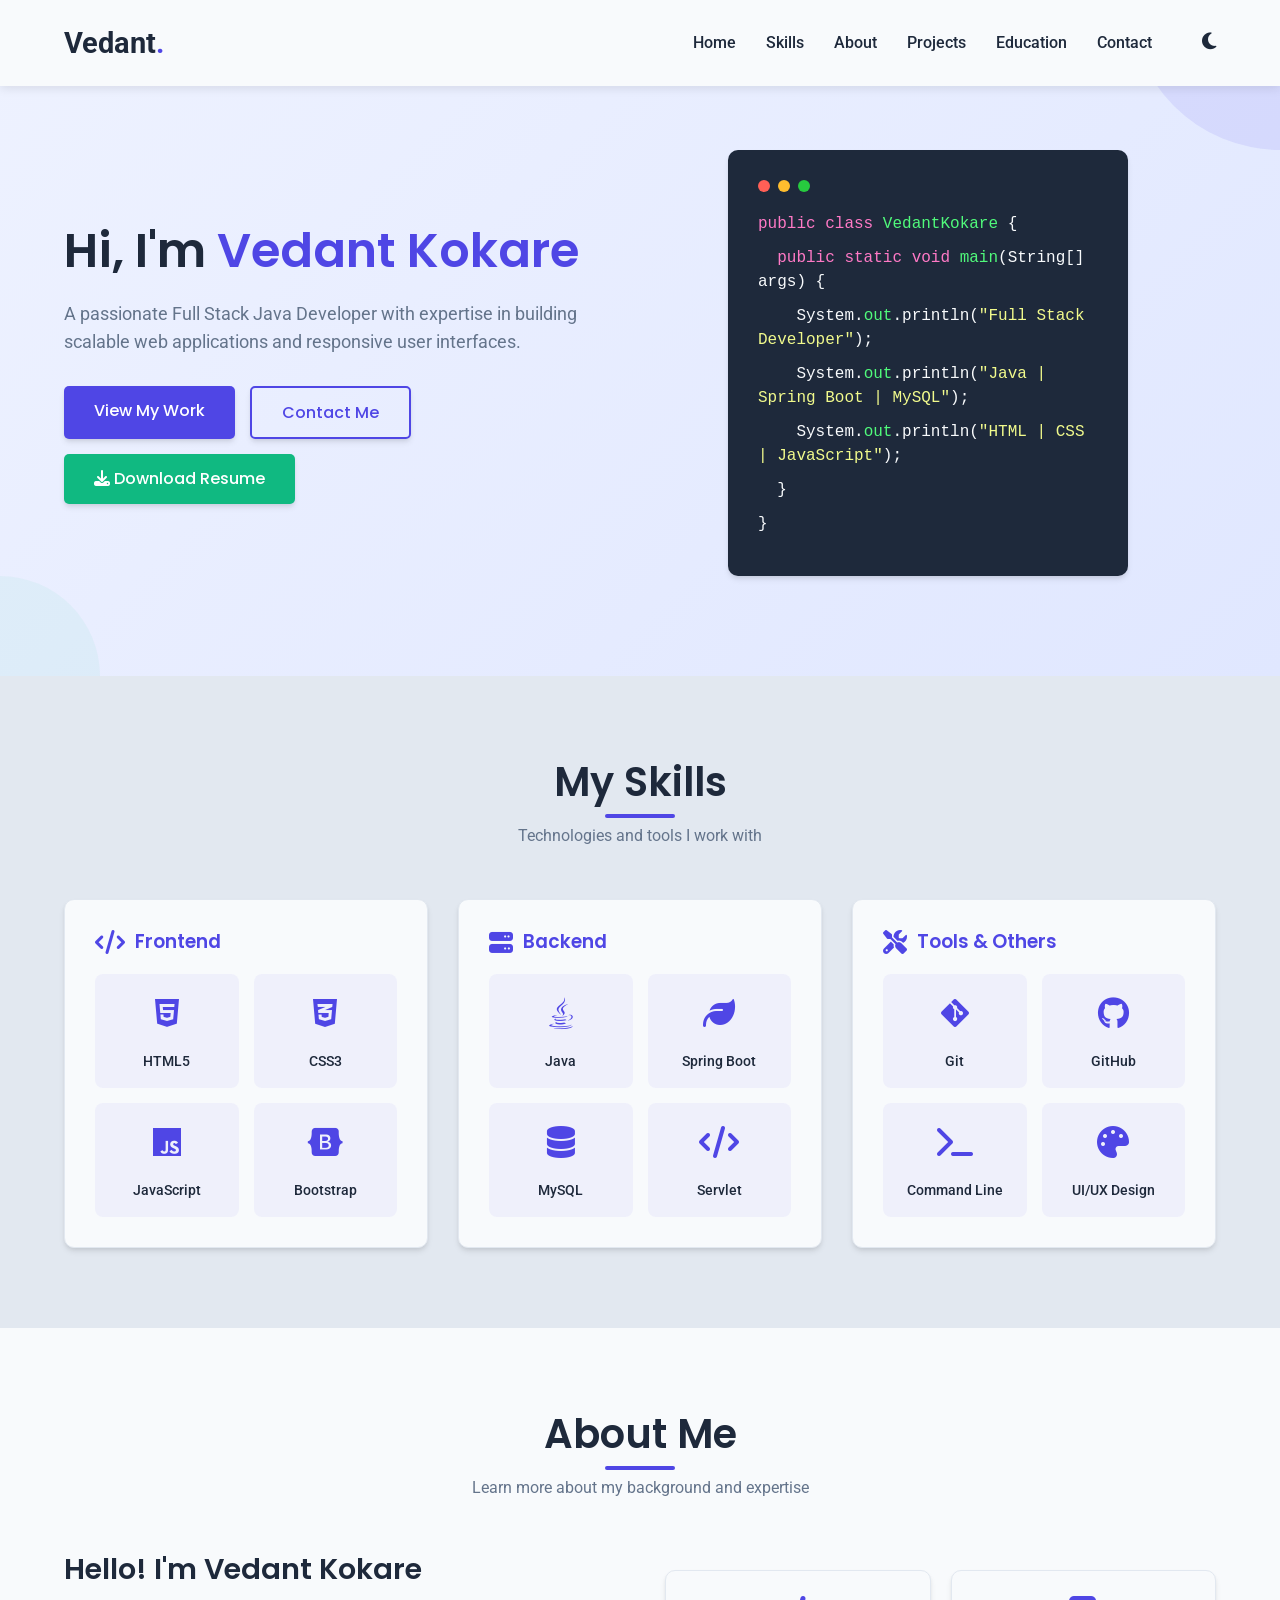
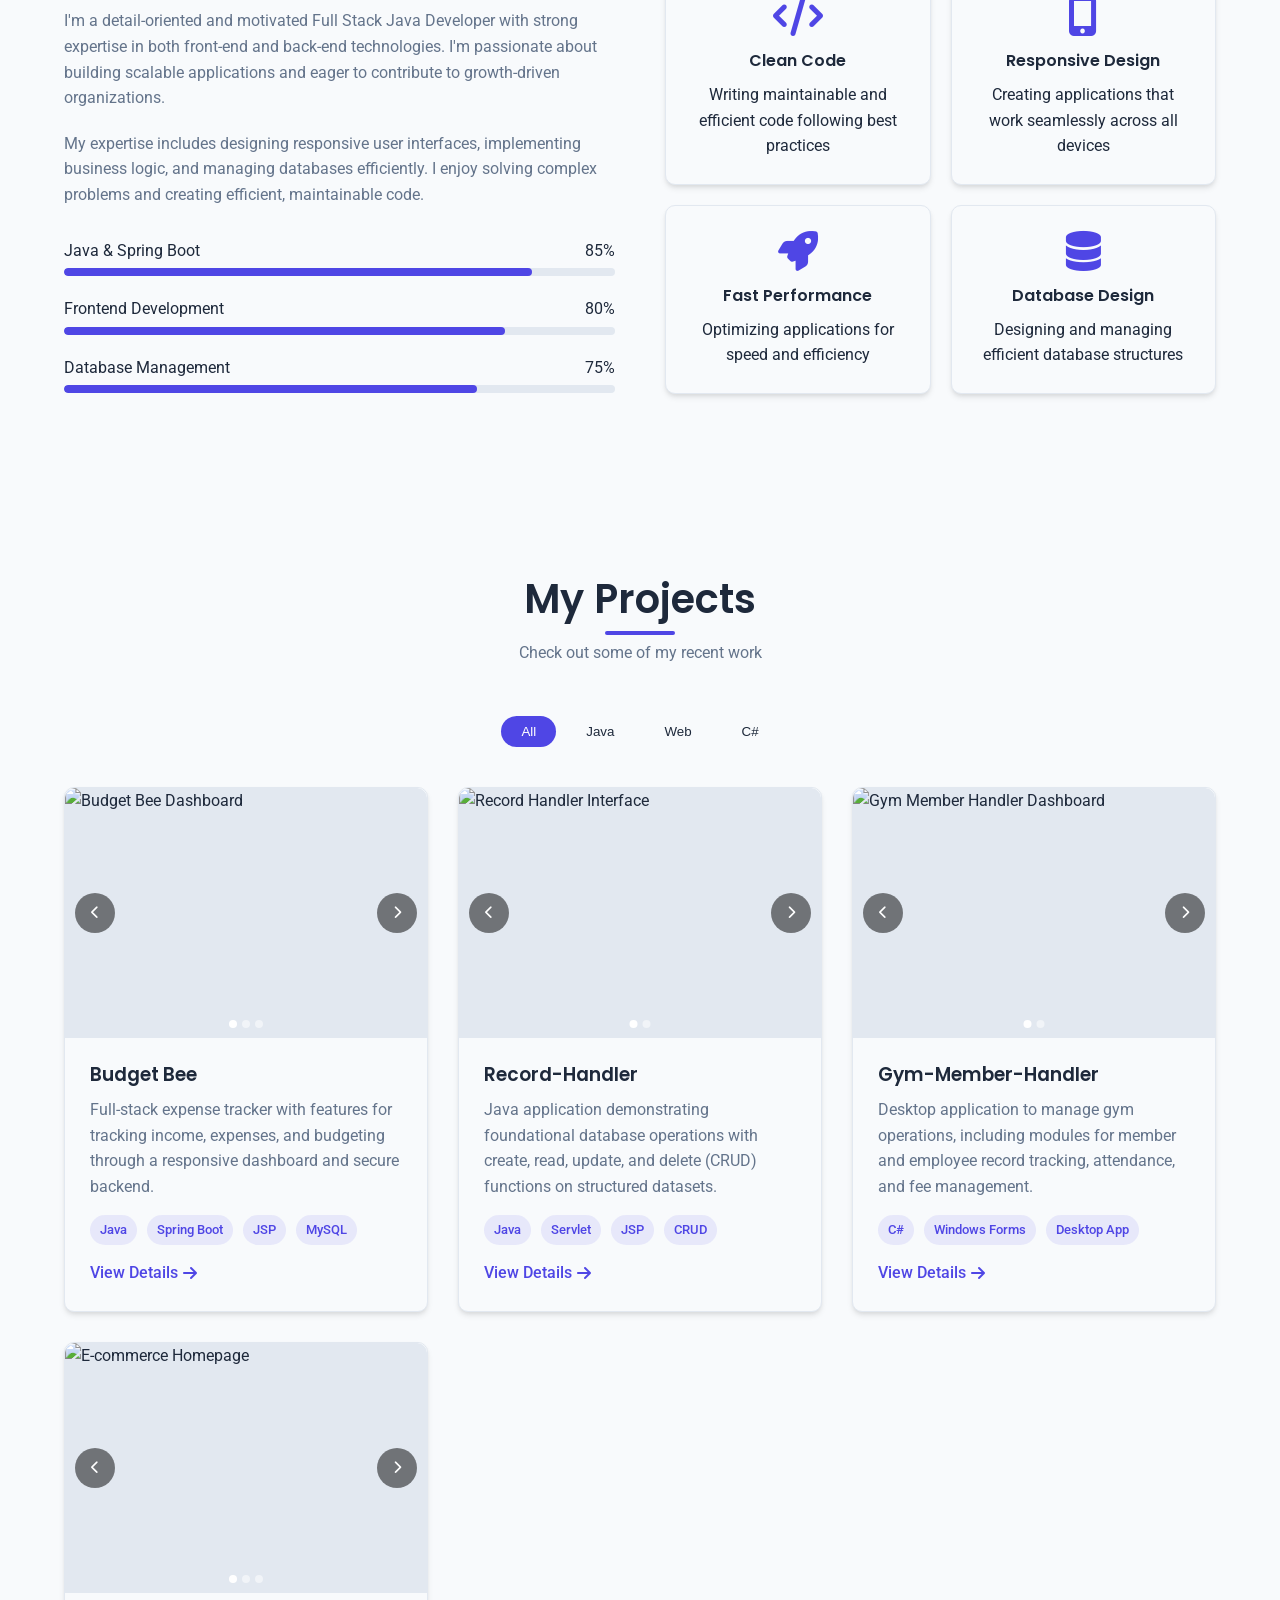
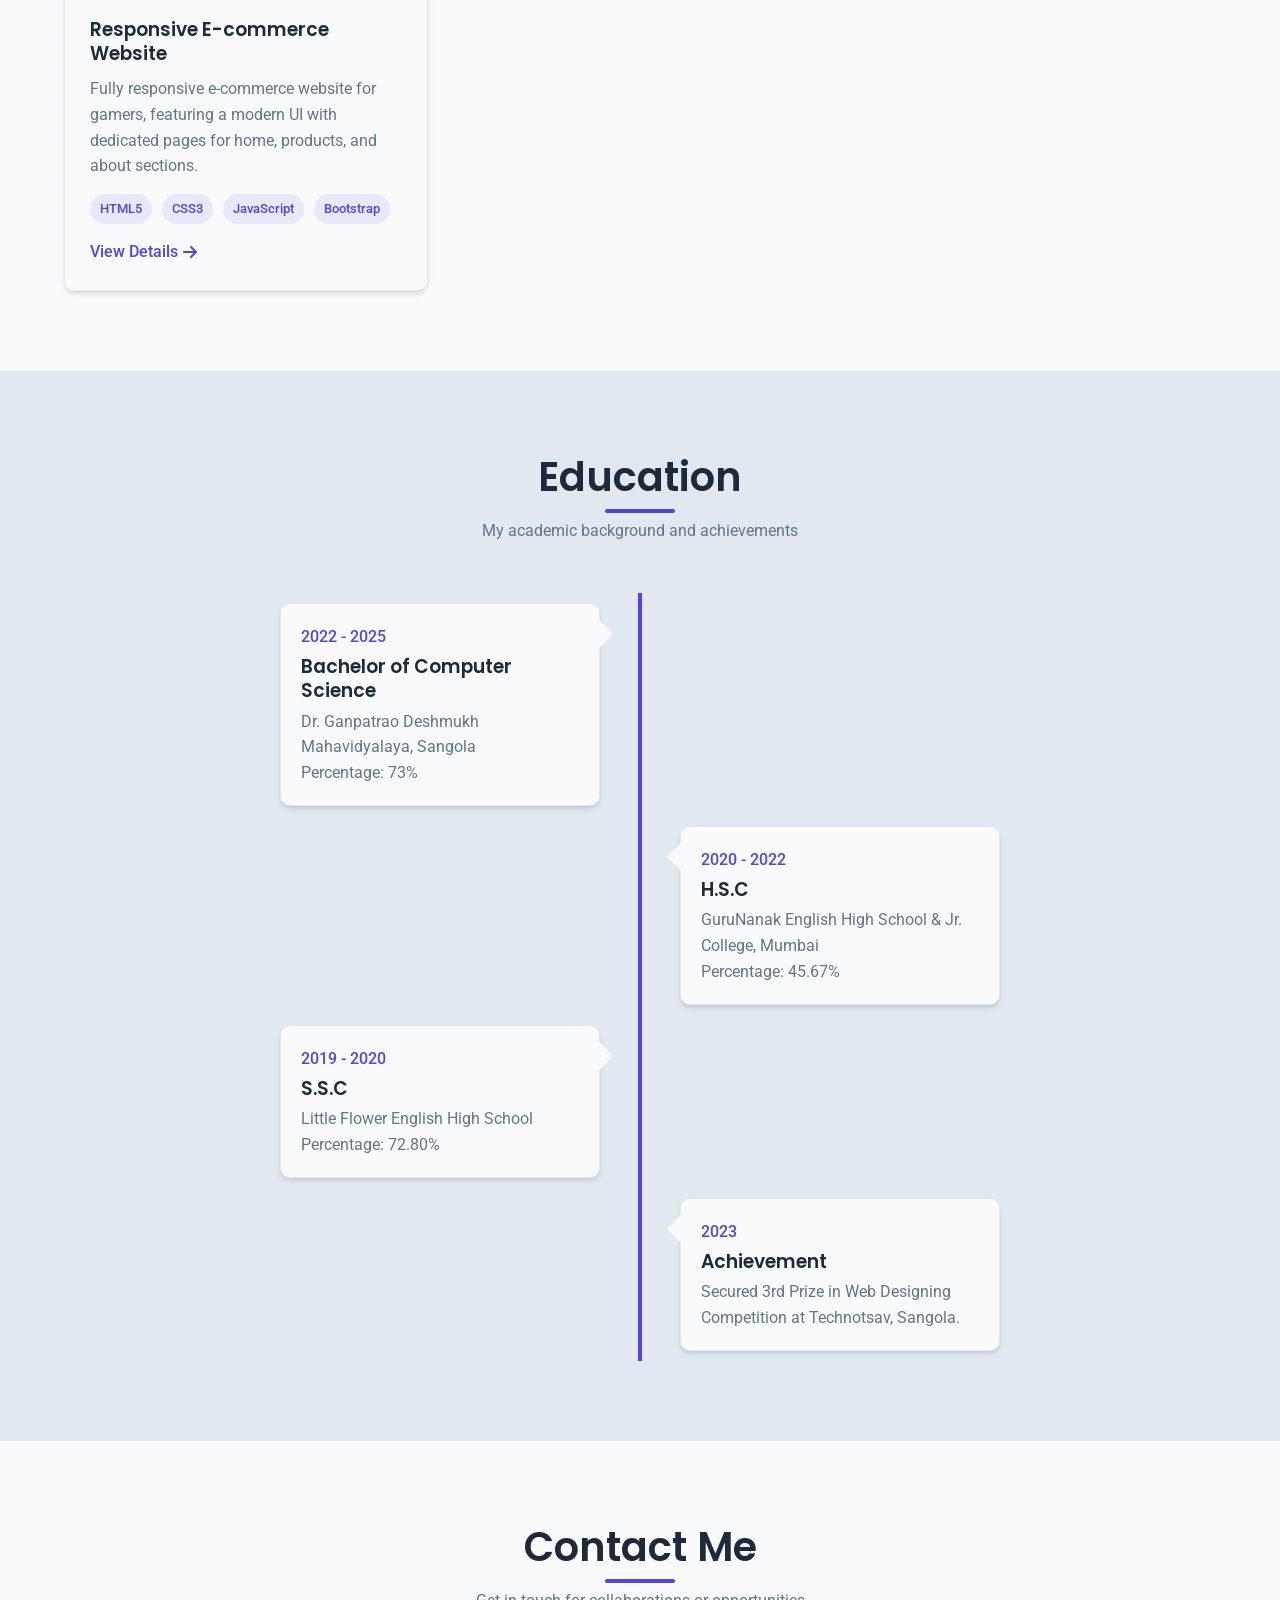
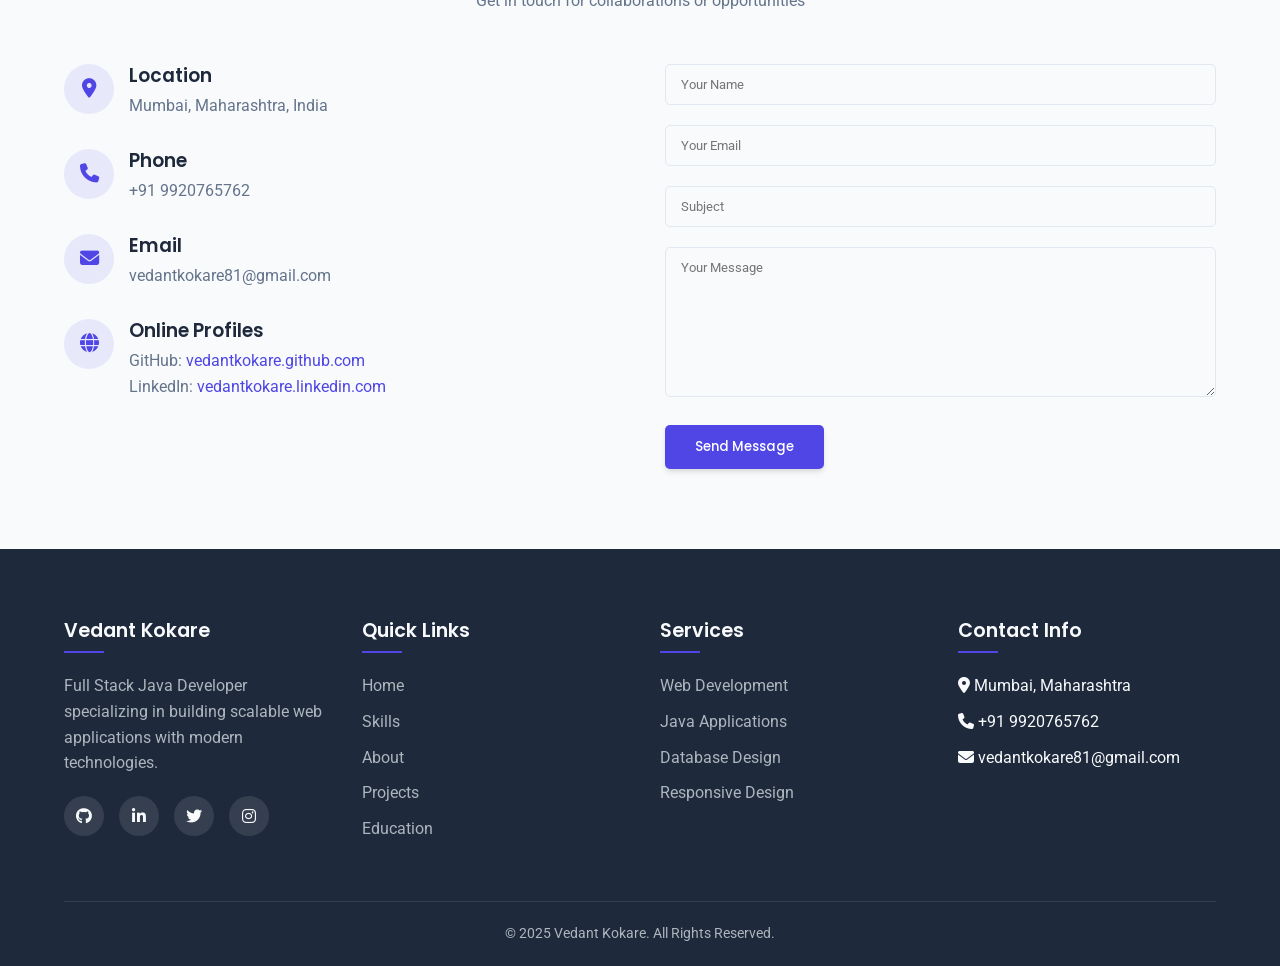
==== index.html @ 1f455462 "Main Files" ====
<!DOCTYPE html>
<html lang="en">
<head>
    <meta charset="UTF-8">
    <meta name="viewport" content="width=device-width, initial-scale=1.0">
    <meta name="description" content="Vedant Kokare - Full Stack Java Developer specializing in Java, Spring Boot, and responsive web applications.">
    <title>Vedant Kokare | Full Stack Developer</title>
    <link rel="stylesheet" href="https://cdnjs.cloudflare.com/ajax/libs/font-awesome/6.4.0/css/all.min.css">
    <link href="https://fonts.googleapis.com/css2?family=Poppins:wght@300;400;500;600;700&family=Roboto:wght@300;400;500;700&display=swap" rel="stylesheet">
    <script src="https://cdn.jsdelivr.net/npm/sweetalert2@11"></script>
    <link rel="stylesheet" href="assets/css/style.css">
</head>
<body>
    <!-- Header -->
    <header id="header">
        <div class="container">
            <nav class="navbar">
                <a href="#" class="logo">Vedant<span>.</span></a>
                <ul class="nav-links">
                    <li><a href="#home">Home</a></li>
                    <li><a href="#skills-section">Skills</a></li>
                    <li><a href="#about">About</a></li>
                    <li><a href="#projects">Projects</a></li>
                    <li><a href="#education">Education</a></li>
                    <li><a href="#contact">Contact</a></li>
                    <li>
                        <button class="theme-toggle" id="themeToggle">
                            <i class="fas fa-moon"></i>
                        </button>
                    </li>
                </ul>
                <div class="hamburger">
                    <i class="fas fa-bars"></i>
                </div>
            </nav>
        </div>
    </header>

    <!-- Hero Section -->
    <section class="hero" id="home">
        <div class="container">
            <div class="hero-content">
                <div class="hero-text">
                    <h1>Hi, I'm <span class="highlight">Vedant Kokare</span></h1>
                    <p>A passionate Full Stack Java Developer with expertise in building scalable web applications and responsive user interfaces.</p>
                    <div class="hero-btns">
                        <a href="#projects" class="btn">View My Work</a>
                        <a href="#contact" class="btn btn-outline">Contact Me</a>
                        <a href="assets/resume/Vedant Resume.pdf" class="btn btn-resume" download>
                            <i class="fas fa-download"></i> Download Resume
                        </a>
                    </div>
                </div>
                <div class="hero-image">
                    <div class="code-container">
                        <div class="code-header">
                            <div class="code-dots">
                                <div class="dot red"></div>
                                <div class="dot yellow"></div>
                                <div class="dot green"></div>
                            </div>
                        </div>
                        <div class="code-content">
                            <div class="code-line"><span class="code-keyword">public class</span> <span class="code-function">VedantKokare</span> {</div>
                            <div class="code-line">&nbsp;&nbsp;<span class="code-keyword">public static void</span> <span class="code-function">main</span>(String[] args) {</div>
                            <div class="code-line">&nbsp;&nbsp;&nbsp;&nbsp;System.<span class="code-function">out</span>.println(<span class="code-string">"Full Stack Developer"</span>);</div>
                            <div class="code-line">&nbsp;&nbsp;&nbsp;&nbsp;System.<span class="code-function">out</span>.println(<span class="code-string">"Java | Spring Boot | MySQL"</span>);</div>
                            <div class="code-line">&nbsp;&nbsp;&nbsp;&nbsp;System.<span class="code-function">out</span>.println(<span class="code-string">"HTML | CSS | JavaScript"</span>);</div>
                            <div class="code-line">&nbsp;&nbsp;}</div>
                            <div class="code-line">}</div>
                        </div>
                    </div>
                </div>
            </div>
        </div>
    </section>

    <!-- Skills Section -->
    <section class="skills-section" id="skills-section">
        <div class="container">
            <div class="section-title">
                <h2>My Skills</h2>
                <p>Technologies and tools I work with</p>
            </div>
            <div class="skills-container">
                <div class="skill-category">
                    <h3><i class="fas fa-code"></i> Frontend</h3>
                    <div class="skills-grid">
                        <div class="skill-item">
                            <div class="skill-icon">
                                <i class="fab fa-html5"></i>
                            </div>
                            <span class="skill-name">HTML5</span>
                        </div>
                        <div class="skill-item">
                            <div class="skill-icon">
                                <i class="fab fa-css3-alt"></i>
                            </div>
                            <span class="skill-name">CSS3</span>
                        </div>
                        <div class="skill-item">
                            <div class="skill-icon">
                                <i class="fab fa-js"></i>
                            </div>
                            <span class="skill-name">JavaScript</span>
                        </div>
                        <div class="skill-item">
                            <div class="skill-icon">
                                <i class="fab fa-bootstrap"></i>
                            </div>
                            <span class="skill-name">Bootstrap</span>
                        </div>
                    </div>
                </div>
                
                <div class="skill-category">
                    <h3><i class="fas fa-server"></i> Backend</h3>
                    <div class="skills-grid">
                        <div class="skill-item">
                            <div class="skill-icon">
                                <i class="fab fa-java"></i>
                            </div>
                            <span class="skill-name">Java</span>
                        </div>
                        <div class="skill-item">
                            <div class="skill-icon">
                                <i class="fas fa-leaf"></i>
                            </div>
                            <span class="skill-name">Spring Boot</span>
                        </div>
                        <div class="skill-item">
                            <div class="skill-icon">
                                <i class="fas fa-database"></i>
                            </div>
                            <span class="skill-name">MySQL</span>
                        </div>
                        <div class="skill-item">
                            <div class="skill-icon">
                                <i class="fas fa-code"></i>
                            </div>
                            <span class="skill-name">Servlet</span>
                        </div>
                    </div>
                </div>
                
                <div class="skill-category">
                    <h3><i class="fas fa-tools"></i> Tools & Others</h3>
                    <div class="skills-grid">
                        <div class="skill-item">
                            <div class="skill-icon">
                                <i class="fab fa-git-alt"></i>
                            </div>
                            <span class="skill-name">Git</span>
                        </div>
                        <div class="skill-item">
                            <div class="skill-icon">
                                <i class="fab fa-github"></i>
                            </div>
                            <span class="skill-name">GitHub</span>
                        </div>
                        <div class="skill-item">
                            <div class="skill-icon">
                                <i class="fas fa-terminal"></i>
                            </div>
                            <span class="skill-name">Command Line</span>
                        </div>
                        <div class="skill-item">
                            <div class="skill-icon">
                                <i class="fas fa-palette"></i>
                            </div>
                            <span class="skill-name">UI/UX Design</span>
                        </div>
                    </div>
                </div>
            </div>
        </div>
    </section>

    <!-- About Section -->
    <section class="about" id="about">
        <div class="container">
            <div class="section-title">
                <h2>About Me</h2>
                <p>Learn more about my background and expertise</p>
            </div>
            <div class="about-content">
                <div class="about-text">
                    <h3>Hello! I'm Vedant Kokare</h3>
                    <p>I'm a detail-oriented and motivated Full Stack Java Developer with strong expertise in both front-end and back-end technologies. I'm passionate about building scalable applications and eager to contribute to growth-driven organizations.</p>
                    <p>My expertise includes designing responsive user interfaces, implementing business logic, and managing databases efficiently. I enjoy solving complex problems and creating efficient, maintainable code.</p>
                    
                    <div class="skills">
                        <div class="skill-item-bar">
                            <div class="skill-info">
                                <span>Java & Spring Boot</span>
                                <span>85%</span>
                            </div>
                            <div class="skill-bar">
                                <div class="skill-progress" data-width="85"></div>
                            </div>
                        </div>
                        <div class="skill-item-bar">
                            <div class="skill-info">
                                <span>Frontend Development</span>
                                <span>80%</span>
                            </div>
                            <div class="skill-bar">
                                <div class="skill-progress" data-width="80"></div>
                            </div>
                        </div>
                        <div class="skill-item-bar">
                            <div class="skill-info">
                                <span>Database Management</span>
                                <span>75%</span>
                            </div>
                            <div class="skill-bar">
                                <div class="skill-progress" data-width="75"></div>
                            </div>
                        </div>
                    </div>
                </div>
                <div class="about-cards">
                    <div class="about-card">
                        <i class="fas fa-code"></i>
                        <h4>Clean Code</h4>
                        <p>Writing maintainable and efficient code following best practices</p>
                    </div>
                    <div class="about-card">
                        <i class="fas fa-mobile-alt"></i>
                        <h4>Responsive Design</h4>
                        <p>Creating applications that work seamlessly across all devices</p>
                    </div>
                    <div class="about-card">
                        <i class="fas fa-rocket"></i>
                        <h4>Fast Performance</h4>
                        <p>Optimizing applications for speed and efficiency</p>
                    </div>
                    <div class="about-card">
                        <i class="fas fa-database"></i>
                        <h4>Database Design</h4>
                        <p>Designing and managing efficient database structures</p>
                    </div>
                </div>
            </div>
        </div>
    </section>

    <!-- Projects Section -->
    <section class="portfolio" id="projects">
        <div class="container">
            <div class="section-title">
                <h2>My Projects</h2>
                <p>Check out some of my recent work</p>
            </div>
            <div class="portfolio-filters">
                <button class="filter-btn active" data-filter="all">All</button>
                <button class="filter-btn" data-filter="java">Java</button>
                <button class="filter-btn" data-filter="web">Web</button>
                <button class="filter-btn" data-filter="csharp">C#</button>
            </div>
            <div class="portfolio-grid">
                <div class="portfolio-item" data-category="java">
                    <div class="project-carousel" id="carousel-budgetbee">
                        <div class="carousel-track">
                            <div class="carousel-slide">
                                <img src="https://images.unsplash.com/photo-1554224155-6726b3ff858f?ixlib=rb-4.0.3&ixid=M3wxMjA3fDB8MHxwaG90by1wYWdlfHx8fGVufDB8fHx8fA%3D%3D&auto=format&fit=crop&w=1011&q=80" alt="Budget Bee Dashboard">
                            </div>
                            <div class="carousel-slide">
                                <img src="https://images.unsplash.com/photo-1551288049-bebda4e38f71?ixlib=rb-4.0.3&ixid=M3wxMjA3fDB8MHxwaG90by1wYWdlfHx8fGVufDB8fHx8fA%3D%3D&auto=format&fit=crop&w=1170&q=80" alt="Budget Bee Expenses">
                            </div>
                            <div class="carousel-slide">
                                <img src="https://images.unsplash.com/photo-1460925895917-afdab827c52f?ixlib=rb-4.0.3&ixid=M3wxMjA3fDB8MHxwaG90by1wYWdlfHx8fGVufDB8fHx8fA%3D%3D&auto=format&fit=crop&w=1115&q=80" alt="Budget Bee Reports">
                            </div>
                        </div>
                        <button class="carousel-btn carousel-prev">
                            <i class="fas fa-chevron-left"></i>
                        </button>
                        <button class="carousel-btn carousel-next">
                            <i class="fas fa-chevron-right"></i>
                        </button>
                        <div class="carousel-dots">
                            <div class="carousel-dot active"></div>
                            <div class="carousel-dot"></div>
                            <div class="carousel-dot"></div>
                        </div>
                    </div>
                    <div class="portfolio-content">
                        <h3>Budget Bee</h3>
                        <p>Full-stack expense tracker with features for tracking income, expenses, and budgeting through a responsive dashboard and secure backend.</p>
                        <div class="portfolio-tech">
                            <span class="tech-tag">Java</span>
                            <span class="tech-tag">Spring Boot</span>
                            <span class="tech-tag">JSP</span>
                            <span class="tech-tag">MySQL</span>
                        </div>
                        <a href="#project-budgetbee" class="portfolio-link view-detail" data-project="budgetbee">View Details <i class="fas fa-arrow-right"></i></a>
                    </div>
                </div>
                <div class="portfolio-item" data-category="java">
                    <div class="project-carousel" id="carousel-recordhandler">
                        <div class="carousel-track">
                            <div class="carousel-slide">
                                <img src="https://images.unsplash.com/photo-1551288049-bebda4e38f71?ixlib=rb-4.0.3&ixid=M3wxMjA3fDB8MHxwaG90by1wYWdlfHx8fGVufDB8fHx8fA%3D%3D&auto=format&fit=crop&w=1170&q=80" alt="Record Handler Interface">
                            </div>
                            <div class="carousel-slide">
                                <img src="https://images.unsplash.com/photo-1460925895917-afdab827c52f?ixlib=rb-4.0.3&ixid=M3wxMjA3fDB8MHxwaG90by1wYWdlfHx8fGVufDB8fHx8fA%3D%3D&auto=format&fit=crop&w=1115&q=80" alt="Record Handler Database">
                            </div>
                        </div>
                        <button class="carousel-btn carousel-prev">
                            <i class="fas fa-chevron-left"></i>
                        </button>
                        <button class="carousel-btn carousel-next">
                            <i class="fas fa-chevron-right"></i>
                        </button>
                        <div class="carousel-dots">
                            <div class="carousel-dot active"></div>
                            <div class="carousel-dot"></div>
                        </div>
                    </div>
                    <div class="portfolio-content">
                        <h3>Record-Handler</h3>
                        <p>Java application demonstrating foundational database operations with create, read, update, and delete (CRUD) functions on structured datasets.</p>
                        <div class="portfolio-tech">
                            <span class="tech-tag">Java</span>
                            <span class="tech-tag">Servlet</span>
                            <span class="tech-tag">JSP</span>
                            <span class="tech-tag">CRUD</span>
                        </div>
                        <a href="#project-recordhandler" class="portfolio-link view-detail" data-project="recordhandler">View Details <i class="fas fa-arrow-right"></i></a>
                    </div>
                </div>
                <div class="portfolio-item" data-category="csharp">
                    <div class="project-carousel" id="carousel-gymmemberhandler">
                        <div class="carousel-track">
                            <div class="carousel-slide">
                                <img src="https://images.unsplash.com/photo-1534438327276-14e5300c3a48?ixlib=rb-4.0.3&ixid=M3wxMjA3fDB8MHxwaG90by1wYWdlfHx8fGVufDB8fHx8fA%3D%3D&auto=format&fit=crop&w=1170&q=80" alt="Gym Member Handler Dashboard">
                            </div>
                            <div class="carousel-slide">
                                <img src="https://images.unsplash.com/photo-1540497077202-7c8a3999166f?ixlib=rb-4.0.3&ixid=M3wxMjA3fDB8MHxwaG90by1wYWdlfHx8fGVufDB8fHx8fA%3D%3D&auto=format&fit=crop&w=1170&q=80" alt="Gym Member Handler Members">
                            </div>
                        </div>
                        <button class="carousel-btn carousel-prev">
                            <i class="fas fa-chevron-left"></i>
                        </button>
                        <button class="carousel-btn carousel-next">
                            <i class="fas fa-chevron-right"></i>
                        </button>
                        <div class="carousel-dots">
                            <div class="carousel-dot active"></div>
                            <div class="carousel-dot"></div>
                        </div>
                    </div>
                    <div class="portfolio-content">
                        <h3>Gym-Member-Handler</h3>
                        <p>Desktop application to manage gym operations, including modules for member and employee record tracking, attendance, and fee management.</p>
                        <div class="portfolio-tech">
                            <span class="tech-tag">C#</span>
                            <span class="tech-tag">Windows Forms</span>
                            <span class="tech-tag">Desktop App</span>
                        </div>
                        <a href="#project-gymmemberhandler" class="portfolio-link view-detail" data-project="gymmemberhandler">View Details <i class="fas fa-arrow-right"></i></a>
                    </div>
                </div>
                <div class="portfolio-item" data-category="web">
                    <div class="project-carousel" id="carousel-responsivewebsite">
                        <div class="carousel-track">
                            <div class="carousel-slide">
                                <img src="https://images.unsplash.com/photo-1558655146-364adaf1fcc9?ixlib=rb-4.0.3&ixid=M3wxMjA3fDB8MHxwaG90by1wYWdlfHx8fGVufDB8fHx8fA%3D%3D&auto=format&fit=crop&w=1064&q=80" alt="E-commerce Homepage">
                            </div>
                            <div class="carousel-slide">
                                <img src="https://images.unsplash.com/photo-1563013544-824ae1b704d3?ixlib=rb-4.0.3&ixid=M3wxMjA3fDB8MHxwaG90by1wYWdlfHx8fGVufDB8fHx8fA%3D%3D&auto=format&fit=crop&w=1170&q=80" alt="E-commerce Products">
                            </div>
                            <div class="carousel-slide">
                                <img src="https://images.unsplash.com/photo-1607082350899-7e105aa886ae?ixlib=rb-4.0.3&ixid=M3wxMjA3fDB8MHxwaG90by1wYWdlfHx8fGVufDB8fHx8fA%3D%3D&auto=format&fit=crop&w=1112&q=80" alt="E-commerce Cart">
                            </div>
                        </div>
                        <button class="carousel-btn carousel-prev">
                            <i class="fas fa-chevron-left"></i>
                        </button>
                        <button class="carousel-btn carousel-next">
                            <i class="fas fa-chevron-right"></i>
                        </button>
                        <div class="carousel-dots">
                            <div class="carousel-dot active"></div>
                            <div class="carousel-dot"></div>
                            <div class="carousel-dot"></div>
                        </div>
                    </div>
                    <div class="portfolio-content">
                        <h3>Responsive E-commerce Website</h3>
                        <p>Fully responsive e-commerce website for gamers, featuring a modern UI with dedicated pages for home, products, and about sections.</p>
                        <div class="portfolio-tech">
                            <span class="tech-tag">HTML5</span>
                            <span class="tech-tag">CSS3</span>
                            <span class="tech-tag">JavaScript</span>
                            <span class="tech-tag">Bootstrap</span>
                        </div>
                        <a href="#project-responsivewebsite" class="portfolio-link view-detail" data-project="responsivewebsite">View Details <i class="fas fa-arrow-right"></i></a>
                    </div>
                </div>
            </div>
        </div>
    </section>

    <!-- Education Section -->
    <section class="education" id="education">
        <div class="container">
            <div class="section-title">
                <h2>Education</h2>
                <p>My academic background and achievements</p>
            </div>
            <div class="timeline">
                <div class="timeline-item">
                    <div class="timeline-content">
                        <div class="timeline-date">2022 - 2025</div>
                        <h3>Bachelor of Computer Science</h3>
                        <p>Dr. Ganpatrao Deshmukh Mahavidyalaya, Sangola</p>
                        <p>Percentage: 73%</p>
                    </div>
                </div>
                <div class="timeline-item">
                    <div class="timeline-content">
                        <div class="timeline-date">2020 - 2022</div>
                        <h3>H.S.C</h3>
                        <p>GuruNanak English High School & Jr. College, Mumbai</p>
                        <p>Percentage: 45.67%</p>
                    </div>
                </div>
                <div class="timeline-item">
                    <div class="timeline-content">
                        <div class="timeline-date">2019 - 2020</div>
                        <h3>S.S.C</h3>
                        <p>Little Flower English High School</p>
                        <p>Percentage: 72.80%</p>
                    </div>
                </div>
                <div class="timeline-item">
                    <div class="timeline-content">
                        <div class="timeline-date">2023</div>
                        <h3>Achievement</h3>
                        <p>Secured 3rd Prize in Web Designing Competition at Technotsav, Sangola.</p>
                    </div>
                </div>
            </div>
        </div>
    </section>

    <!-- Contact Section -->
    <section class="contact" id="contact">
        <div class="container">
            <div class="section-title">
                <h2>Contact Me</h2>
                <p>Get in touch for collaborations or opportunities</p>
            </div>
            <div class="contact-content">
                <div class="contact-info">
                    <div class="contact-item">
                        <div class="contact-icon">
                            <i class="fas fa-map-marker-alt"></i>
                        </div>
                        <div class="contact-details">
                            <h3>Location</h3>
                            <p>Mumbai, Maharashtra, India</p>
                        </div>
                    </div>
                    <div class="contact-item">
                        <div class="contact-icon">
                            <i class="fas fa-phone"></i>
                        </div>
                        <div class="contact-details">
                            <h3>Phone</h3>
                            <p>+91 9920765762</p>
                        </div>
                    </div>
                    <div class="contact-item">
                        <div class="contact-icon">
                            <i class="fas fa-envelope"></i>
                        </div>
                        <div class="contact-details">
                            <h3>Email</h3>
                            <p>vedantkokare81@gmail.com</p>
                        </div>
                    </div>
                    <div class="contact-item">
                        <div class="contact-icon">
                            <i class="fas fa-globe"></i>
                        </div>
                        <div class="contact-details">
                            <h3>Online Profiles</h3>
                            <p>GitHub: <a href="https://github.com/vedantkokare" class="app-link">vedantkokare.github.com</a></p>
                            <p>LinkedIn: <a href="https://www.linkedin.com/in/vedantkokare/" class="app-link">vedantkokare.linkedin.com</a></p>
                        </div>
                    </div>
                </div>
                <div class="contact-form">
                    <form id="contactForm">
                        <div class="form-group">
                            <input type="text" class="form-control" placeholder="Your Name" required id="name">
                        </div>
                        <div class="form-group">
                            <input type="email" class="form-control" placeholder="Your Email" required id="email">
                        </div>
                        <div class="form-group">
                            <input type="text" class="form-control" placeholder="Subject" required id="subject">
                        </div>
                        <div class="form-group">
                            <textarea class="form-control" placeholder="Your Message" required id="message"></textarea>
                        </div>
                        <button type="submit" class="btn" id="submitBtn">Send Message</button>
                    </form>
                </div>
            </div>
        </div>
    </section>

    <!-- Footer -->
    <footer>
        <div class="container">
            <div class="footer-content">
                <div class="footer-col">
                    <h3>Vedant Kokare</h3>
                    <p>Full Stack Java Developer specializing in building scalable web applications with modern technologies.</p>
                    <div class="social-links">
                        <a href="https://github.com/vedantkokare"><i class="fab fa-github"></i></a>
                        <a href="https://www.linkedin.com/in/vedantkokare/"><i class="fab fa-linkedin-in"></i></a>
                        <a href="#"><i class="fab fa-twitter"></i></a>
                        <a href="#"><i class="fab fa-instagram"></i></a>
                    </div>
                </div>
                <div class="footer-col">
                    <h3>Quick Links</h3>
                    <ul class="footer-links">
                        <li><a href="#home">Home</a></li>
                        <li><a href="#skills-section">Skills</a></li>
                        <li><a href="#about">About</a></li>
                        <li><a href="#projects">Projects</a></li>
                        <li><a href="#education">Education</a></li>
                    </ul>
                </div>
                <div class="footer-col">
                    <h3>Services</h3>
                    <ul class="footer-links">
                        <li><a href="#">Web Development</a></li>
                        <li><a href="#">Java Applications</a></li>
                        <li><a href="#">Database Design</a></li>
                        <li><a href="#">Responsive Design</a></li>
                    </ul>
                </div>
                <div class="footer-col">
                    <h3>Contact Info</h3>
                    <ul class="footer-links">
                        <li><i class="fas fa-map-marker-alt"></i> Mumbai, Maharashtra</li>
                        <li><i class="fas fa-phone"></i> +91 9920765762</li>
                        <li><i class="fas fa-envelope"></i> vedantkokare81@gmail.com</li>
                    </ul>
                </div>
            </div>
            <div class="copyright">
                <p>&copy; 2025 Vedant Kokare. All Rights Reserved.</p>
            </div>
        </div>
    </footer>

    <!-- Project Detail Pages -->
    <div id="project-detail-container" style="display: none;">
        <!-- Budget Bee Detail Page -->
        <section class="project-detail" id="project-budgetbee">
            <div class="container">
                <a href="#projects" class="back-btn"><i class="fas fa-arrow-left"></i> Back to Projects</a>
                <div class="project-header">
                    <h1>Budget Bee</h1>
                    <div class="project-meta">
                        <div class="project-meta-item">
                            <i class="fas fa-calendar"></i>
                            <span>2025</span>
                        </div>
                        <div class="project-meta-item">
                            <i class="fas fa-tag"></i>
                            <span>Java, Spring Boot</span>
                        </div>
                        <div class="project-meta-item">
                            <i class="fas fa-user"></i>
                            <span>Personal Project</span>
                        </div>
                    </div>
                </div>
                <div class="project-content">
                    <div class="project-main">
                        <div class="image-placeholder">
                            <img src="assets/images/BudgetBee-Dashboard.png" alt=" Budget Bee Dashboard" width="100%" height="100%">
                        </div>
                        <div class="project-description">
                            <h2>Project Overview</h2>
                            <p>Budget Bee is a comprehensive full-stack expense tracking application designed to help users manage their finances effectively. The application provides a user-friendly dashboard for tracking income, expenses, and budgeting with secure backend operations.</p>
                            <p>The system allows users to categorize transactions, set budget limits, and generate financial reports. It features a responsive design that works seamlessly across devices, ensuring accessibility from both desktop and mobile platforms.</p>
                        </div>
                        <div class="project-features">
                            <h3>Key Features</h3>
                            <ul>
                                <li>Income and expense tracking with categorization</li>
                                <li>Budget setting and monitoring with visual indicators</li>
                                <li>Financial reporting with charts and analytics</li>
                                <li>User authentication and secure data handling</li>
                                <li>Responsive dashboard with intuitive UI</li>
                                <li>Data export functionality for financial records</li>
                            </ul>
                        </div>
                        <div class="project-tech">
                            <h3>Technologies Used</h3>
                            <div class="project-tech-stack">
                                <span class="tech-item">Java</span>
                                <span class="tech-item">Spring Boot</span>
                                <span class="tech-item">JSP</span>
                                <span class="tech-item">MySQL</span>
                                <span class="tech-item">HTML5</span>
                                <span class="tech-item">CSS3</span>
                                <span class="tech-item">JavaScript</span>
                                <span class="tech-item">Bootstrap</span>
                            </div>
                        </div>
                    </div>
                    <div class="project-sidebar">
                        <h3>Project Links</h3>
                        <div class="project-links">
                            <a href="https://github.com/vedantkokare/BudgetBee" target="_blank" class="btn btn-accent project-detail-header">
                                <i class="fab fa-github"></i> View on GitHub
                            </a>
                        </div>
                        <div class="project-info">
                            <h3>Project Details</h3>
                            <p><strong>Status:</strong> Completed</p>
                            <p><strong>Duration:</strong> 2 months</p>
                            <p><strong>Team Size:</strong> Solo Project</p>
                        </div>
                    </div>
                </div>
            </div>
        </section>

        <!-- Record Handler Detail Page -->
        <section class="project-detail" id="project-recordhandler">
            <div class="container">
                <a href="#projects" class="back-btn"><i class="fas fa-arrow-left"></i> Back to Projects</a>
                <div class="project-header">
                    <h1>Record Handler</h1>
                    <div class="project-meta">
                        <div class="project-meta-item">
                            <i class="fas fa-calendar"></i>
                            <span>2025</span>
                        </div>
                        <div class="project-meta-item">
                            <i class="fas fa-tag"></i>
                            <span>Java, Servlet</span>
                        </div>
                        <div class="project-meta-item">
                            <i class="fas fa-user"></i>
                            <span>Personal Project</span>
                        </div>
                    </div>
                </div>
                <div class="project-content">
                    <div class="project-main">
                        <div class="image-placeholder">
                            <img src="assets/images/Recordhandler-Add.png" alt=" Budget Bee Dashboard" width="100%" height="100%">
                        </div>
                        <div class="project-description">
                            <h2>Project Overview</h2>
                            <p>Record Handler is a Java web application that demonstrates foundational database operations through a clean, user-friendly interface. The application implements Create, Read, Update, and Delete (CRUD) functions on structured datasets.</p>
                            <p>This project serves as an excellent example of server-side Java development using Servlets and JSP, showcasing proper MVC architecture and database interaction patterns.</p>
                        </div>
                        <div class="project-features">
                            <h3>Key Features</h3>
                            <ul>
                                <li>Complete CRUD operations on database records</li>
                                <li>User-friendly web interface for data management</li>
                                <li>Form validation and error handling</li>
                                <li>Search and filter functionality</li>
                                <li>Responsive design for various screen sizes</li>
                                <li>Secure data processing and storage</li>
                            </ul>
                        </div>
                        <div class="project-tech">
                            <h3>Technologies Used</h3>
                            <div class="project-tech-stack">
                                <span class="tech-item">Java</span>
                                <span class="tech-item">Servlet</span>
                                <span class="tech-item">JSP</span>
                                <span class="tech-item">MySQL</span>
                                <span class="tech-item">HTML5</span>
                                <span class="tech-item">CSS3</span>
                                <span class="tech-item">JavaScript</span>
                            </div>
                        </div>
                    </div>
                    <div class="project-sidebar">
                        <h3>Project Links</h3>
                        <div class="project-links">
                            <a href="https://github.com/vedantkokare/Record-Handler" target="_blank" class="btn btn-accent project-detail-header">
                                <i class="fab fa-github"></i> View on GitHub
                            </a>
                        </div>
                        <div class="project-info">
                            <h3>Project Details</h3>
                            <p><strong>Status:</strong> Completed</p>
                            <p><strong>Duration:</strong> 1 Week</p>
                            <p><strong>Team Size:</strong> Solo Project</p>
                        </div>
                    </div>
                </div>
            </div>
        </section>

        <!-- Gym Member Handler Detail Page -->
        <section class="project-detail" id="project-gymmemberhandler">
            <div class="container">
                <a href="#projects" class="back-btn"><i class="fas fa-arrow-left"></i> Back to Projects</a>
                <div class="project-header">
                    <h1>Gym Member Handler</h1>
                    <div class="project-meta">
                        <div class="project-meta-item">
                            <i class="fas fa-calendar"></i>
                            <span>2024</span>
                        </div>
                        <div class="project-meta-item">
                            <i class="fas fa-tag"></i>
                            <span>C#, Windows Forms</span>
                        </div>
                        <div class="project-meta-item">
                            <i class="fas fa-user"></i>
                            <span>College Academic Project</span>
                        </div>
                    </div>
                </div>
                <div class="project-content">
                    <div class="project-main">
                        <div class="image-placeholder">
                            <img src="assets/images/Gym-Management.png" alt=" Budget Bee Dashboard" width="100%" height="100%">
                        </div>
                        <div class="project-description">
                            <h2>Project Overview</h2>
                            <p>Gym Member Handler is a comprehensive desktop application designed to streamline gym management operations. The application provides modules for managing member information, employee records, attendance tracking, and fee management.</p>
                            <p>Built with C# and Windows Forms, this application demonstrates proficiency in desktop application development with a focus on user experience and data management efficiency.</p>
                        </div>
                        <div class="project-features">
                            <h3>Key Features</h3>
                            <ul>
                                <li>Member registration and profile management</li>
                                <li>Employee record tracking with roles and permissions</li>
                                <li>Attendance tracking with date and time stamps</li>
                                <li>Fee management with payment history</li>
                                <li>Report generation for business analytics</li>
                                <li>Data backup and recovery functionality</li>
                            </ul>
                        </div>
                        <div class="project-tech">
                            <h3>Technologies Used</h3>
                            <div class="project-tech-stack">
                                <span class="tech-item">C#</span>
                                <span class="tech-item">Windows Forms</span>
                                <span class="tech-item">.NET Framework</span>
                                <span class="tech-item">SQL Server</span>
                                <span class="tech-item">Entity Framework</span>
                            </div>
                        </div>
                    </div>
                    <div class="project-sidebar">
                        <h3>Project Links</h3>
                        <div class="project-links">
                            <a href="https://github.com/vedantkokare/Gym-Member-Handler" target="_blank" class="btn btn-accent project-detail-header">
                                <i class="fab fa-github"></i> View on GitHub
                            </a>
                        </div>
                        <div class="project-info">
                            <h3>Project Details</h3>
                            <p><strong>Status:</strong> Completed</p>
                            <p><strong>Duration:</strong> 3 months</p>
                            <p><strong>Team Size:</strong> Solo Project</p>
                        </div>
                    </div>
                </div>
            </div>
        </section>

        <!-- Responsive Website Detail Page -->
        <section class="project-detail" id="project-responsivewebsite">
            <div class="container">
                <a href="#projects" class="back-btn"><i class="fas fa-arrow-left"></i> Back to Projects</a>
                <div class="project-header">
                    <h1>Responsive E-commerce Website</h1>
                    <div class="project-meta">
                        <div class="project-meta-item">
                            <i class="fas fa-calendar"></i>
                            <span>2024</span>
                        </div>
                        <div class="project-meta-item">
                            <i class="fas fa-tag"></i>
                            <span>Frontend, Responsive Design</span>
                        </div>
                        <div class="project-meta-item">
                            <i class="fas fa-user"></i>
                            <span>Personal Project</span>
                        </div>
                    </div>
                </div>
                <div class="project-content">
                    <div class="project-main">
                        <div class="image-placeholder">
                            <img src="assets/images/Responsive-website.png" alt=" Budget Bee Dashboard" width="100%" height="100%">
                        </div>
                        <div class="project-description">
                            <h2>Project Overview</h2>
                            <p>This responsive e-commerce website is designed specifically for gamers, featuring a modern and engaging user interface. The website includes dedicated pages for home, products, about, and contact sections with a focus on user experience.</p>
                            <p>The design prioritizes mobile-first responsiveness, ensuring optimal viewing and interaction across all device sizes. The website showcases frontend development skills with attention to detail in layout, animations, and user interactions.</p>
                        </div>
                        <div class="project-features">
                            <h3>Key Features</h3>
                            <ul>
                                <li>Fully responsive design for all screen sizes</li>
                                <li>Modern and engaging UI with gaming theme</li>
                                <li>Product catalog with filtering options</li>
                                <li>Shopping cart functionality</li>
                                <li>User account management</li>
                                <li>Smooth animations and transitions</li>
                            </ul>
                        </div>
                        <div class="project-tech">
                            <h3>Technologies Used</h3>
                            <div class="project-tech-stack">
                                <span class="tech-item">HTML5</span>
                                <span class="tech-item">CSS3</span>
                                <span class="tech-item">JavaScript</span>
                                <span class="tech-item">Bootstrap</span>
                                <span class="tech-item">jQuery</span>
                                <span class="tech-item">Responsive Design</span>
                            </div>
                        </div>
                    </div>
                    <div class="project-sidebar">
                        <h3>Project Links</h3>
                        <div class="project-links">
                            <a href="https://github.com/vedantkokare/Responsive-Website" target="_blank" class="btn btn-accent project-detail-header">
                                <i class="fab fa-github"></i> View on GitHub
                            </a>
                        </div>
                        <div class="project-info">
                            <h3>Project Details</h3>
                            <p><strong>Status:</strong> Completed</p>
                            <p><strong>Duration:</strong> 1 week</p>
                            <p><strong>Team Size:</strong> Solo Project</p>
                        </div>
                    </div>
                </div>
            </div>
        </section>
    </div>

    <script src="assets/js/script.js"></script>
    
</body>
</html>
---- assets/css/style.css ----
:root {
            --primary: #4f46e5;
            --primary-dark: #4338ca;
            --secondary: #10b981;
            --accent: #f59e0b;
            --light: #f8fafc;
            --dark: #1e293b;
            --gray: #64748b;
            --gray-light: #e2e8f0;
            --success: #10b981;
            --shadow: 0 4px 6px -1px rgba(0, 0, 0, 0.1), 0 2px 4px -1px rgba(0, 0, 0, 0.06);
            --transition: all 0.3s ease;
        }

        [data-theme="dark"] {
            --primary: #6366f1;
            --primary-dark: #4f46e5;
            --secondary: #10b981;
            --accent: #f59e0b;
            --light: #1e293b;
            --dark: #f8fafc;
            --gray: #94a3b8;
            --gray-light: #334155;
            --success: #10b981;
            --shadow: 0 4px 6px -1px rgba(0, 0, 0, 0.3), 0 2px 4px -1px rgba(0, 0, 0, 0.2);
        }
        
        * {
            margin: 0;
            padding: 0;
            box-sizing: border-box;
        }
        
        html {
            scroll-behavior: smooth;
        }
        
        body {
            font-family: 'Roboto', sans-serif;
            line-height: 1.6;
            color: var(--dark);
            background-color: var(--light);
            overflow-x: hidden;
            transition: var(--transition);
        }
        
        h1, h2, h3, h4, h5, h6 {
            font-family: 'Poppins', sans-serif;
            font-weight: 600;
            line-height: 1.3;
            margin-bottom: 1rem;
        }
        
        a {
            text-decoration: none;
            color: inherit;
            transition: var(--transition);
        }
        
        ul {
            list-style: none;
        }
        
        .container {
            width: 90%;
            max-width: 1200px;
            margin: 0 auto;
        }
        
        .btn {
            display: inline-block;
            padding: 12px 30px;
            background: var(--primary);
            color: white;
            border-radius: 5px;
            font-weight: 500;
            transition: var(--transition);
            border: none;
            cursor: pointer;
            font-family: 'Poppins', sans-serif;
            box-shadow: var(--shadow);
        }
        
        .btn:hover {
            background: var(--primary-dark);
            transform: translateY(-3px);
            box-shadow: 0 10px 20px rgba(79, 70, 229, 0.2);
        }
        
        .btn-outline {
            background: transparent;
            border: 2px solid var(--primary);
            color: var(--primary);
        }
        
        .btn-outline:hover {
            background: var(--primary);
            color: white;
        }
        
        .btn-accent {
            background: var(--accent);
        }
        
        .btn-accent:hover {
            background: #d97706;
        }
        
        .btn-resume {
            background: var(--secondary);
        }
        
        .btn-resume:hover {
            background: #0da271;
        }
        
        section {
            padding: 80px 0;
        }
        
        .section-title {
            text-align: center;
            margin-bottom: 50px;
        }
        
        .section-title h2 {
            font-size: 2.5rem;
            margin-bottom: 15px;
            position: relative;
            display: inline-block;
        }
        
        .section-title h2::after {
            content: '';
            position: absolute;
            width: 70px;
            height: 4px;
            background: var(--primary);
            bottom: -10px;
            left: 50%;
            transform: translateX(-50%);
            border-radius: 2px;
        }
        
        .section-title p {
            color: var(--gray);
            max-width: 600px;
            margin: 0 auto;
        }
        
        /* Header */
        header {
            position: fixed;
            top: 0;
            left: 0;
            width: 100%;
            z-index: 1000;
            background: var(--light);
            box-shadow: 0 2px 10px rgba(0, 0, 0, 0.1);
            transition: var(--transition);
        }
        
        header.scrolled {
            padding: 10px 0;
            background: var(--light);
        }
        
        .navbar {
            display: flex;
            justify-content: space-between;
            align-items: center;
            padding: 20px 0;
        }
        
        .logo {
            font-size: 1.8rem;
            font-weight: 700;
            color: var(--dark);
        }
        
        .logo span {
            color: var(--primary);
        }
        
        .nav-links {
            display: flex;
            align-items: center;
        }
        
        .nav-links li {
            margin-left: 30px;
        }
        
        .nav-links a {
            font-weight: 500;
            position: relative;
        }
        
        .nav-links a::after {
            content: '';
            position: absolute;
            width: 0;
            height: 2px;
            background: var(--primary);
            bottom: -5px;
            left: 0;
            transition: var(--transition);
        }
        
        .nav-links a:hover::after {
            width: 100%;
        }
        
        .theme-toggle {
            background: none;
            border: none;
            color: var(--dark);
            font-size: 1.2rem;
            cursor: pointer;
            margin-left: 20px;
            transition: var(--transition);
        }
        
        .theme-toggle:hover {
            color: var(--primary);
            transform: rotate(30deg);
        }
        
        .hamburger {
            display: none;
            cursor: pointer;
        }
        
        /* Hero Section */
        .hero {
            padding: 150px 0 100px;
            background: linear-gradient(135deg, #eef2ff 0%, #e0e7ff 100%);
            position: relative;
            overflow: hidden;
        }
        
        [data-theme="dark"] .hero {
            background: linear-gradient(135deg, #312e81 0%, #1e1b4b 100%);
        }
        
        .hero::before {
            content: '';
            position: absolute;
            width: 300px;
            height: 300px;
            border-radius: 50%;
            background: rgba(79, 70, 229, 0.1);
            top: -150px;
            right: -150px;
        }
        
        .hero::after {
            content: '';
            position: absolute;
            width: 200px;
            height: 200px;
            border-radius: 50%;
            background: rgba(16, 185, 129, 0.05);
            bottom: -100px;
            left: -100px;
        }
        
        .hero-content {
            display: flex;
            align-items: center;
            justify-content: space-between;
            position: relative;
            z-index: 1;
        }
        
        .hero-text {
            flex: 1;
            max-width: 600px;
            animation: fadeInUp 1s ease;
        }
        
        .hero-text h1 {
            font-size: 3rem;
            margin-bottom: 20px;
            line-height: 1.2;
        }
        
        .hero-text .highlight {
            color: var(--primary);
        }
        
        .hero-text p {
            font-size: 1.1rem;
            color: var(--gray);
            margin-bottom: 30px;
        }
        
        .hero-btns {
            display: flex;
            gap: 15px;
            flex-wrap: wrap;
        }
        
        .hero-image {
            flex: 1;
            text-align: center;
            animation: fadeIn 1.5s ease;
        }
        
        .code-container {
            background: var(--dark);
            border-radius: 10px;
            padding: 30px;
            box-shadow: var(--shadow);
            text-align: left;
            max-width: 400px;
            margin: 0 auto;
        }
        
        .code-header {
            display: flex;
            align-items: center;
            margin-bottom: 20px;
        }
        
        .code-dots {
            display: flex;
            gap: 8px;
        }
        
        .dot {
            width: 12px;
            height: 12px;
            border-radius: 50%;
        }
        
        .dot.red {
            background: #ff5f56;
        }
        
        .dot.yellow {
            background: #ffbd2e;
        }
        
        .dot.green {
            background: #27ca3f;
        }
        
        .code-content {
            color: var(--light);
            font-family: monospace;
            font-size: 1rem;
            line-height: 1.5;
        }
        
        .code-line {
            margin-bottom: 10px;
        }
        
        .code-comment {
            color: var(--gray);
        }
        
        .code-keyword {
            color: #ff79c6;
        }
        
        .code-function {
            color: #50fa7b;
        }
        
        .code-string {
            color: #f1fa8c;
        }
        
        /* Skills Section */
        .skills-section {
            background: var(--gray-light);
        }
        
        .skills-container {
            display: grid;
            grid-template-columns: repeat(auto-fit, minmax(300px, 1fr));
            gap: 30px;
        }
        
        .skill-category {
            background: var(--light);
            padding: 30px;
            border-radius: 10px;
            box-shadow: var(--shadow);
            border: 1px solid var(--gray-light);
        }
        
        .skill-category h3 {
            display: flex;
            align-items: center;
            gap: 10px;
            margin-bottom: 20px;
            color: var(--primary);
        }
        
        .skill-category h3 i {
            font-size: 1.5rem;
        }
        
        .skills-grid {
            display: grid;
            grid-template-columns: repeat(auto-fill, minmax(120px, 1fr));
            gap: 15px;
        }
        
        .skill-item {
            display: flex;
            flex-direction: column;
            align-items: center;
            text-align: center;
            padding: 15px 10px;
            background: rgba(79, 70, 229, 0.05);
            border-radius: 8px;
            transition: var(--transition);
        }
        
        .skill-item:hover {
            transform: translateY(-5px);
            background: rgba(79, 70, 229, 0.1);
        }
        
        .skill-icon {
            font-size: 2rem;
            margin-bottom: 10px;
            color: var(--primary);
        }
        
        .skill-name {
            font-weight: 500;
            font-size: 0.9rem;
        }
        
        /* About Section */
        .about-content {
            display: flex;
            align-items: center;
            gap: 50px;
        }
        
        .about-text {
            flex: 1;
        }
        
        .about-text h3 {
            font-size: 1.8rem;
            margin-bottom: 20px;
        }
        
        .about-text p {
            margin-bottom: 20px;
            color: var(--gray);
        }
        
        .skills {
            margin-top: 30px;
        }
        
        .skill-item-bar {
            margin-bottom: 20px;
            animation: slideInRight 1s ease;
        }
        
        .skill-info {
            display: flex;
            justify-content: space-between;
            margin-bottom: 5px;
        }
        
        .skill-bar {
            height: 8px;
            background: var(--gray-light);
            border-radius: 4px;
            overflow: hidden;
        }
        
        .skill-progress {
            height: 100%;
            background: var(--primary);
            border-radius: 4px;
            position: relative;
            width: 0;
            transition: width 1.5s ease;
        }
        
        .about-cards {
            flex: 1;
            display: grid;
            grid-template-columns: repeat(2, 1fr);
            gap: 20px;
        }
        
        .about-card {
            background: var(--light);
            padding: 25px;
            border-radius: 10px;
            box-shadow: var(--shadow);
            text-align: center;
            transition: var(--transition);
            border: 1px solid var(--gray-light);
        }
        
        .about-card:hover {
            transform: translateY(-10px);
        }
        
        .about-card i {
            font-size: 2.5rem;
            color: var(--primary);
            margin-bottom: 15px;
        }
        
        .about-card h4 {
            margin-bottom: 10px;
        }
        
        /* Projects Section */
        .portfolio-filters {
            display: flex;
            justify-content: center;
            margin-bottom: 30px;
            flex-wrap: wrap;
        }
        
        .filter-btn {
            padding: 8px 20px;
            background: transparent;
            border: none;
            margin: 0 5px 10px;
            border-radius: 30px;
            cursor: pointer;
            font-weight: 500;
            transition: var(--transition);
            color: var(--dark);
        }
        
        .filter-btn.active, .filter-btn:hover {
            background: var(--primary);
            color: white;
        }
        
        .portfolio-grid {
            display: grid;
            grid-template-columns: repeat(auto-fill, minmax(300px, 1fr));
            gap: 30px;
        }
        
        .portfolio-item {
            border-radius: 10px;
            overflow: hidden;
            position: relative;
            box-shadow: var(--shadow);
            background: var(--light);
            transition: var(--transition);
            border: 1px solid var(--gray-light);
        }
        
        .portfolio-item:hover {
            transform: translateY(-10px);
        }
        
        .portfolio-content {
            padding: 25px;
        }
        
        .portfolio-content h3 {
            margin-bottom: 10px;
            color: var(--dark);
        }
        
        .portfolio-content p {
            color: var(--gray);
            margin-bottom: 15px;
        }
        
        .portfolio-tech {
            display: flex;
            flex-wrap: wrap;
            gap: 10px;
            margin-bottom: 15px;
        }
        
        .tech-tag {
            background: rgba(79, 70, 229, 0.1);
            color: var(--primary);
            padding: 5px 10px;
            border-radius: 20px;
            font-size: 0.8rem;
            font-weight: 500;
        }
        
        .portfolio-link {
            display: inline-flex;
            align-items: center;
            color: var(--primary);
            font-weight: 500;
        }
        
        .portfolio-link i {
            margin-left: 5px;
            transition: var(--transition);
        }
        
        .portfolio-link:hover i {
            transform: translateX(5px);
        }
        
        /* Project Carousel */
        .project-carousel {
            position: relative;
            width: 100%;
            height: 250px;
            overflow: hidden;
            border-radius: 10px 10px 0 0;
        }
        
        .carousel-track {
            display: flex;
            transition: transform 0.5s ease;
            height: 100%;
        }
        
        .carousel-slide {
            min-width: 100%;
            height: 100%;
            display: flex;
            align-items: center;
            justify-content: center;
            background: var(--gray-light);
        }
        
        .carousel-slide img {
            width: 100%;
            height: 100%;
            object-fit: cover;
        }
        
        .carousel-btn {
            position: absolute;
            top: 50%;
            transform: translateY(-50%);
            background: rgba(0, 0, 0, 0.5);
            color: white;
            border: none;
            width: 40px;
            height: 40px;
            border-radius: 50%;
            display: flex;
            align-items: center;
            justify-content: center;
            cursor: pointer;
            transition: var(--transition);
            z-index: 10;
        }
        
        .carousel-btn:hover {
            background: rgba(0, 0, 0, 0.7);
        }
        
        .carousel-prev {
            left: 10px;
        }
        
        .carousel-next {
            right: 10px;
        }
        
        .carousel-dots {
            position: absolute;
            bottom: 10px;
            left: 50%;
            transform: translateX(-50%);
            display: flex;
            gap: 5px;
        }
        
        .carousel-dot {
            width: 8px;
            height: 8px;
            border-radius: 50%;
            background: rgba(255, 255, 255, 0.5);
            cursor: pointer;
            transition: var(--transition);
        }
        
        .carousel-dot.active {
            background: white;
        }
        
        /* Education Section */
        .education {
            background: var(--gray-light);
        }
        
        .timeline {
            position: relative;
            max-width: 800px;
            margin: 0 auto;
        }
        
        .timeline::before {
            content: '';
            position: absolute;
            width: 4px;
            background: var(--primary);
            top: 0;
            bottom: 0;
            left: 50%;
            margin-left: -2px;
        }
        
        .timeline-item {
            padding: 10px 40px;
            position: relative;
            width: 50%;
            animation: fadeInUp 1s ease;
        }
        
        .timeline-item:nth-child(odd) {
            left: 0;
        }
        
        .timeline-item:nth-child(even) {
            left: 50%;
        }
        
        .timeline-content {
            padding: 20px;
            background: var(--light);
            border-radius: 10px;
            box-shadow: var(--shadow);
            position: relative;
            border: 1px solid var(--gray-light);
        }
        
        .timeline-content::after {
            content: '';
            position: absolute;
            width: 20px;
            height: 20px;
            background: var(--light);
            top: 20px;
            transform: rotate(45deg);
        }
        
        .timeline-item:nth-child(odd) .timeline-content::after {
            right: -10px;
        }
        
        .timeline-item:nth-child(even) .timeline-content::after {
            left: -10px;
        }
        
        .timeline-date {
            font-weight: 500;
            color: var(--primary);
            margin-bottom: 5px;
        }
        
        .timeline-content h3 {
            margin-bottom: 5px;
        }
        
        .timeline-content p {
            color: var(--gray);
        }
        
        /* Contact Section */
        .contact-content {
            display: flex;
            gap: 50px;
        }

        .app-link{
            color: var(--primary);
        }
        
        .contact-info {
            flex: 1;
        }
        
        .contact-item {
            display: flex;
            margin-bottom: 30px;
            align-items: flex-start;
        }
        
        .contact-icon {
            width: 50px;
            height: 50px;
            background: rgba(79, 70, 229, 0.1);
            border-radius: 50%;
            display: flex;
            align-items: center;
            justify-content: center;
            margin-right: 15px;
            flex-shrink: 0;
        }
        
        .contact-icon i {
            color: var(--primary);
            font-size: 1.2rem;
        }
        
        .contact-details h3 {
            margin-bottom: 5px;
        }
        
        .contact-details p {
            color: var(--gray);
        }
        
        .contact-form {
            flex: 1;
        }
        
        .form-group {
            margin-bottom: 20px;
        }
        
        .form-control {
            width: 100%;
            padding: 12px 15px;
            border: 1px solid var(--gray-light);
            border-radius: 5px;
            font-family: 'Roboto', sans-serif;
            transition: var(--transition);
            background: var(--light);
            color: var(--dark);
        }
        
        .form-control:focus {
            border-color: var(--primary);
            outline: none;
            box-shadow: 0 0 0 3px rgba(79, 70, 229, 0.1);
        }
        
        textarea.form-control {
            min-height: 150px;
            resize: vertical;
        }
        
        /* Footer */
        footer {
            background: var(--dark);
            color: var(--light);
            padding: 70px 0 0;
        }
        
        .footer-content {
            display: grid;
            grid-template-columns: repeat(auto-fit, minmax(200px, 1fr));
            gap: 40px;
            margin-bottom: 50px;
        }
        
        .footer-col h3 {
            font-size: 1.2rem;
            margin-bottom: 20px;
            position: relative;
            padding-bottom: 10px;
        }
        
        .footer-col h3::after {
            content: '';
            position: absolute;
            left: 0;
            bottom: 0;
            width: 40px;
            height: 2px;
            background: var(--primary);
        }
        
        .footer-col p {
            color: #adb5bd;
            margin-bottom: 20px;
        }
        
        .social-links {
            display: flex;
            gap: 15px;
        }
        
        .social-links a {
            width: 40px;
            height: 40px;
            background: rgba(255, 255, 255, 0.1);
            border-radius: 50%;
            display: flex;
            align-items: center;
            justify-content: center;
            transition: var(--transition);
        }
        
        .social-links a:hover {
            background: var(--primary);
            transform: translateY(-3px);
        }
        
        .footer-links li {
            margin-bottom: 10px;
        }
        
        .footer-links a {
            color: #adb5bd;
            transition: var(--transition);
        }
        
        .footer-links a:hover {
            color: var(--primary);
        }
        
        .copyright {
            text-align: center;
            padding: 20px 0;
            border-top: 1px solid rgba(255, 255, 255, 0.1);
            color: #adb5bd;
            font-size: 0.9rem;
        }
        
        /* Project Detail Page Styles */
        .project-detail {
            padding: 150px 0 80px;
        }

        .project-detail-header{
            margin-bottom: 1.5rem;
        }
        
        .project-header {
            text-align: center;
            margin-bottom: 50px;
        }
        
        .project-header h1 {
            font-size: 2.5rem;
            margin-bottom: 15px;
        }
        
        .project-meta {
            display: flex;
            justify-content: center;
            flex-wrap: wrap;
            gap: 20px;
            margin-bottom: 20px;
        }
        
        .project-meta-item {
            display: flex;
            align-items: center;
            gap: 8px;
        }
        
        .project-meta-item i {
            color: var(--primary);
        }
        
        .project-content {
            display: grid;
            grid-template-columns: 2fr 1fr;
            gap: 50px;
        }
        
        .project-description {
            margin-bottom: 30px;
        }
        
        .project-features {
            margin-bottom: 30px;
        }
        
        .project-features h3, .project-tech h3 {
            margin-bottom: 15px;
            position: relative;
            padding-bottom: 10px;
        }
        
        .project-features h3::after, .project-tech h3::after {
            content: '';
            position: absolute;
            left: 0;
            bottom: 0;
            width: 50px;
            height: 3px;
            background: var(--primary);
        }
        
        .project-features ul {
            list-style-type: disc;
            margin-left: 20px;
        }
        
        .project-features li {
            margin-bottom: 8px;
            color: var(--gray);
        }
        
        .project-tech-stack {
            display: flex;
            flex-wrap: wrap;
            gap: 10px;
        }
        
        .tech-item {
            background: rgba(79, 70, 229, 0.1);
            color: var(--primary);
            padding: 8px 15px;
            border-radius: 20px;
            font-weight: 500;
        }
        
        .project-sidebar {
            background: var(--light);
            padding: 30px;
            border-radius: 10px;
            box-shadow: var(--shadow);
            height: fit-content;
            border: 1px solid var(--gray-light);
        }
        
        .project-links {
            display: flex;
            flex-direction: column;
            gap: 15px;
        }
        
        .project-image {
            width: 100%;
            border-radius: 10px;
            margin-bottom: 20px;
            box-shadow: var(--shadow);
        }
        
        .image-placeholder {
            width: 100%;
            height: 200px;
            background: var(--gray-light);
            border-radius: 10px;
            display: flex;
            align-items: center;
            justify-content: center;
            margin-bottom: 20px;
            color: var(--gray);
        }
        
        .back-btn {
            display: inline-flex;
            align-items: center;
            margin-bottom: 30px;
            color: var(--primary);
            font-weight: 500;
        }
        
        .back-btn i {
            margin-right: 8px;
            transition: var(--transition);
        }
        
        .back-btn:hover i {
            transform: translateX(-5px);
        }
        
        /* Animations */
        @keyframes fadeIn {
            from { opacity: 0; }
            to { opacity: 1; }
        }
        
        @keyframes fadeInUp {
            from {
                opacity: 0;
                transform: translateY(30px);
            }
            to {
                opacity: 1;
                transform: translateY(0);
            }
        }
        
        @keyframes slideInRight {
            from {
                opacity: 0;
                transform: translateX(30px);
            }
            to {
                opacity: 1;
                transform: translateX(0);
            }
        }
        
        /* Responsive Design */
        @media (max-width: 992px) {
            .hero-content, .about-content, .contact-content, .project-content {
                flex-direction: column;
            }
            
            .hero-text, .about-text, .contact-info, .contact-form {
                text-align: center;
            }
            
            .hero-btns {
                justify-content: center;
            }
            
            .about-cards {
                margin-top: 40px;
            }
            
            .timeline::before {
                left: 31px;
            }
            
            .timeline-item {
                width: 100%;
                padding-left: 70px;
                padding-right: 25px;
            }
            
            .timeline-item:nth-child(even) {
                left: 0;
            }
            
            .timeline-content::after {
                left: -10px !important;
            }
            
            .project-content {
                grid-template-columns: 1fr;
            }
        }
        
        @media (max-width: 768px) {
            .navbar {
                padding: 15px 0;
            }
            
            .nav-links {
                position: fixed;
                top: 70px;
                left: -100%;
                width: 100%;
                height: calc(100vh - 70px);
                background: var(--light);
                flex-direction: column;
                align-items: center;
                justify-content: flex-start;
                padding-top: 50px;
                transition: var(--transition);
                box-shadow: 0 5px 10px rgba(0, 0, 0, 0.1);
            }
            
            .nav-links.active {
                left: 0;
            }
            
            .nav-links li {
                margin: 15px 0;
            }
            
            .hamburger {
                display: block;
            }
            
            .hero-text h1 {
                font-size: 2.5rem;
            }
            
            .section-title h2 {
                font-size: 2rem;
            }
            
            .about-cards {
                grid-template-columns: 1fr;
            }
            
            .skills-grid {
                grid-template-columns: repeat(auto-fill, minmax(100px, 1fr));
            }
        }
        
        @media (max-width: 576px) {
            .hero-text h1 {
                font-size: 2rem;
            }
            
            .hero-btns {
                flex-direction: column;
                gap: 10px;
            }
            
            .btn {
                width: 100%;
                text-align: center;
            }
        }
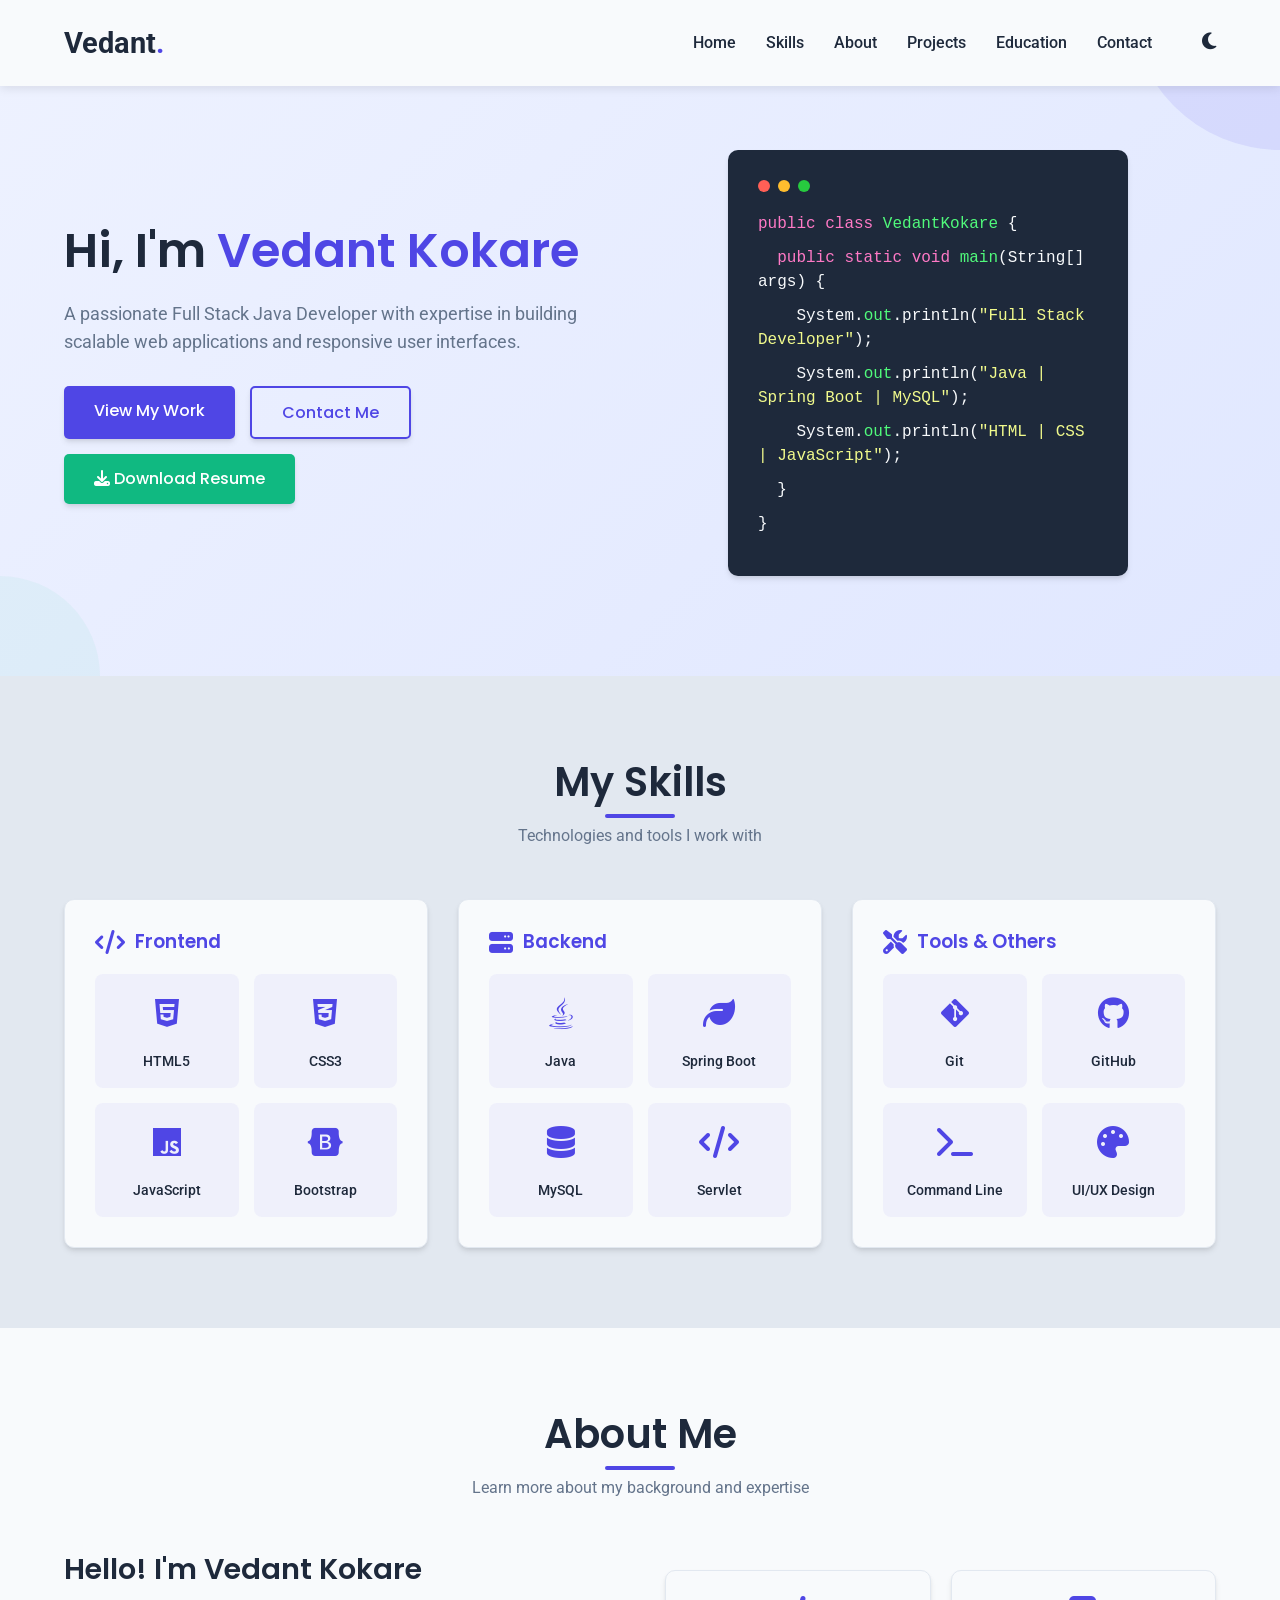
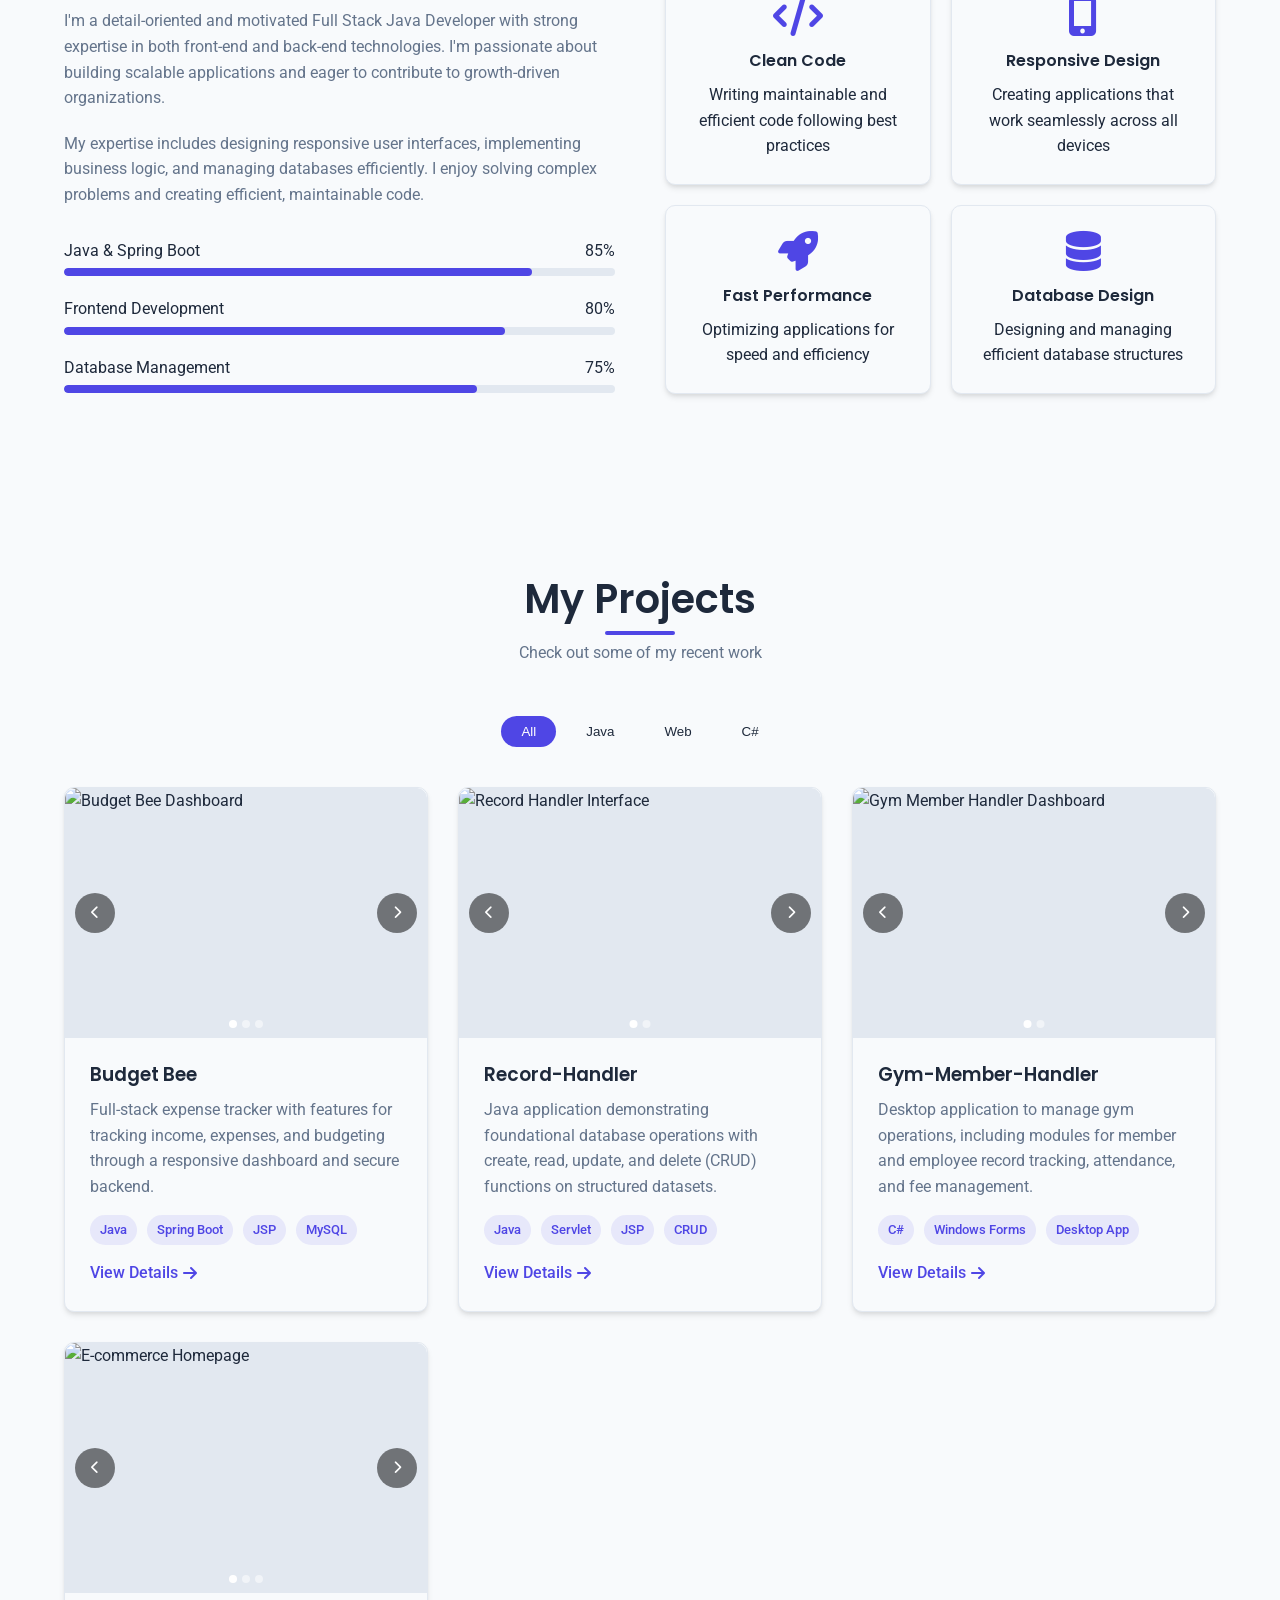
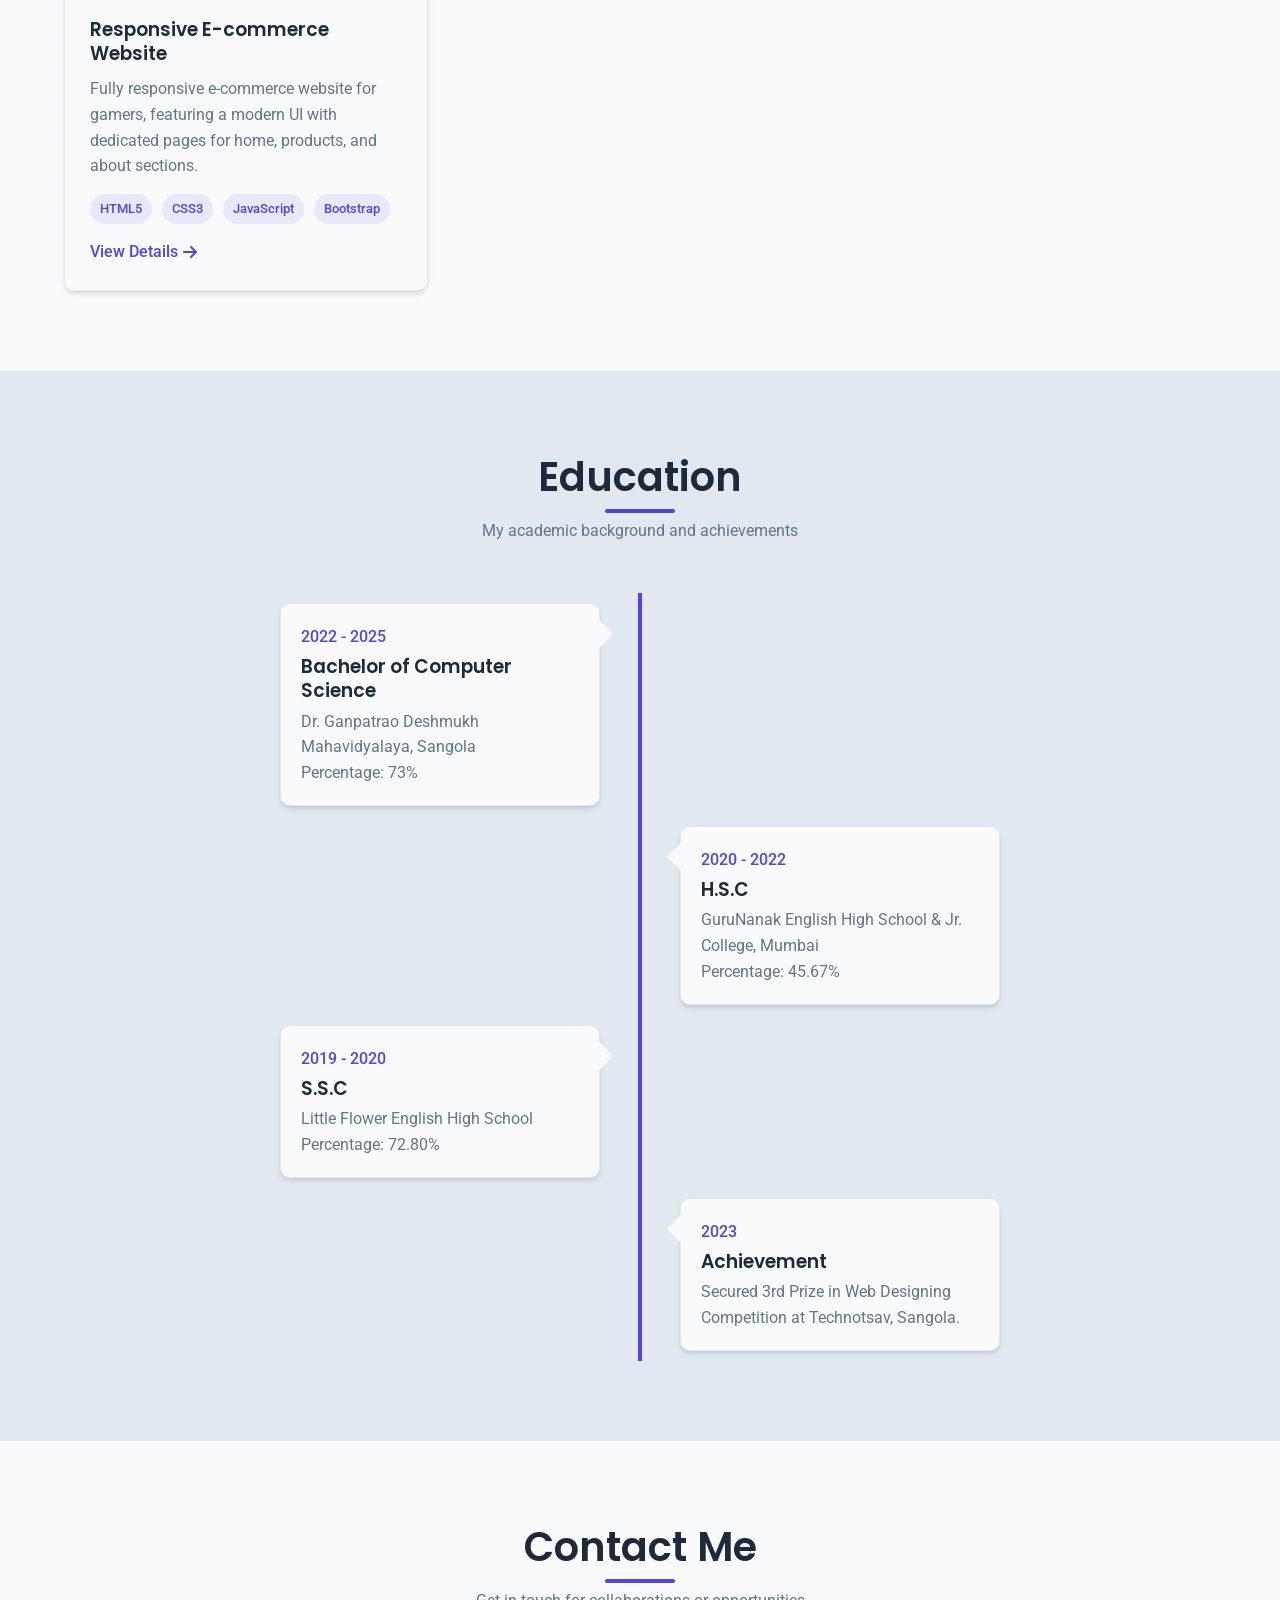
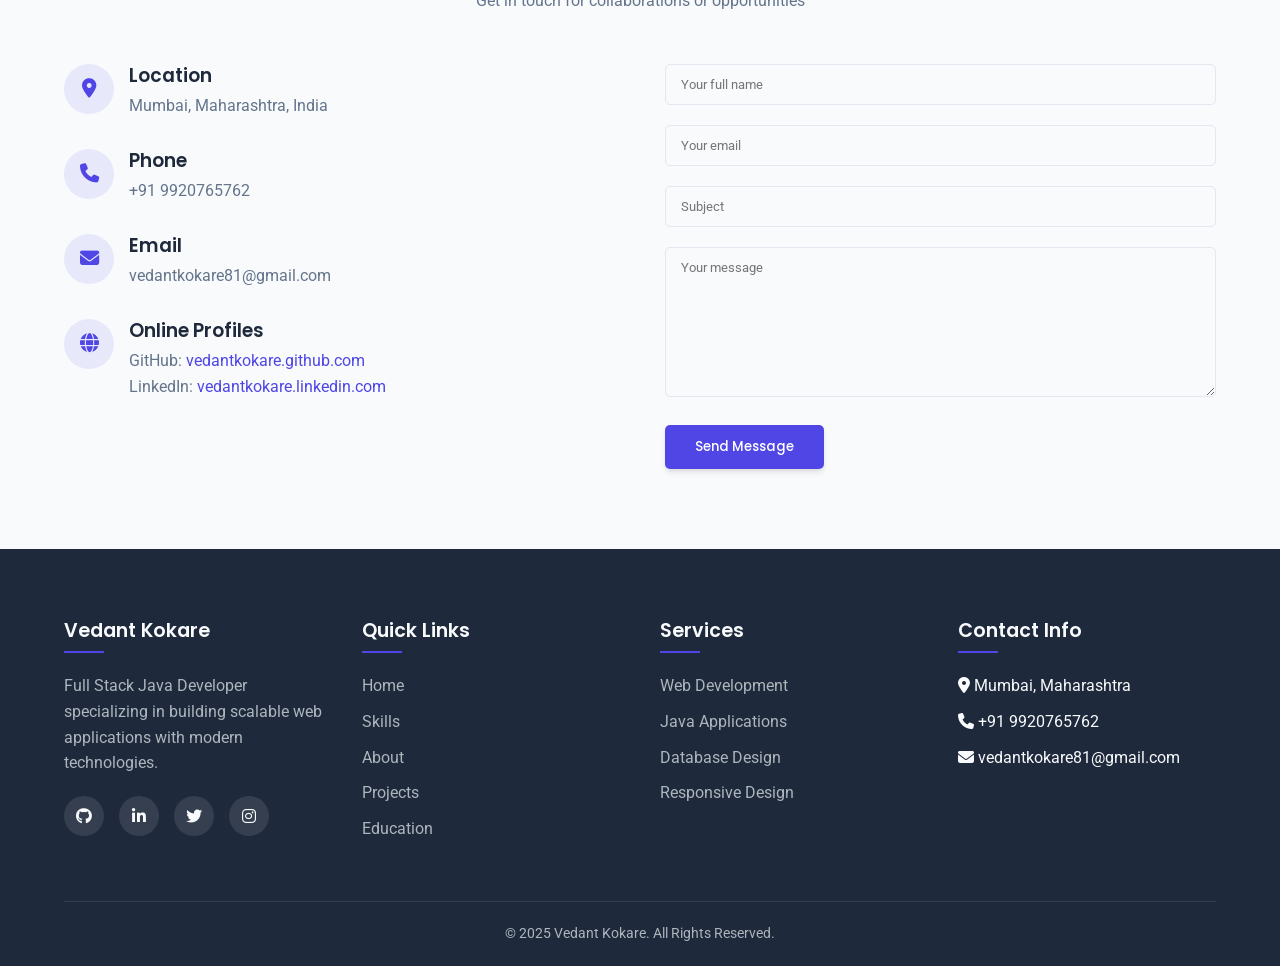
==== commit d1e31e79: "Mail Sender Code Added" ====
--- a/index.html
+++ b/index.html
@@ -493,18 +493,18 @@
                     </div>
                 </div>
                 <div class="contact-form">
-                    <form id="contactForm">
+                    <form id="contact-form">
                         <div class="form-group">
-                            <input type="text" class="form-control" placeholder="Your Name" required id="name">
+                            <input type="text" class="form-control" id="name" name="name" placeholder="Your full name" required />
                         </div>
                         <div class="form-group">
-                            <input type="email" class="form-control" placeholder="Your Email" required id="email">
+                            <input type="email" class="form-control" id="email" name="email" placeholder="Your email" required />
                         </div>
                         <div class="form-group">
-                            <input type="text" class="form-control" placeholder="Subject" required id="subject">
+                            <input type="text" class="form-control" id="subject" name="subject" placeholder="Subject" required />
                         </div>
                         <div class="form-group">
-                            <textarea class="form-control" placeholder="Your Message" required id="message"></textarea>
+                            <textarea class="form-control" id="message" name="message" placeholder="Your message" required></textarea>
                         </div>
                         <button type="submit" class="btn" id="submitBtn">Send Message</button>
                     </form>
@@ -854,6 +854,9 @@
         </section>
     </div>
 
+    <script src="https://cdn.jsdelivr.net/npm/emailjs-com@3/dist/email.min.js"></script>
+    <!-- EmailJS SDK -->
+    <script src="https://cdn.jsdelivr.net/npm/emailjs-com@3/dist/email.min.js"></script>
     <script src="assets/js/script.js"></script>
     
 </body>
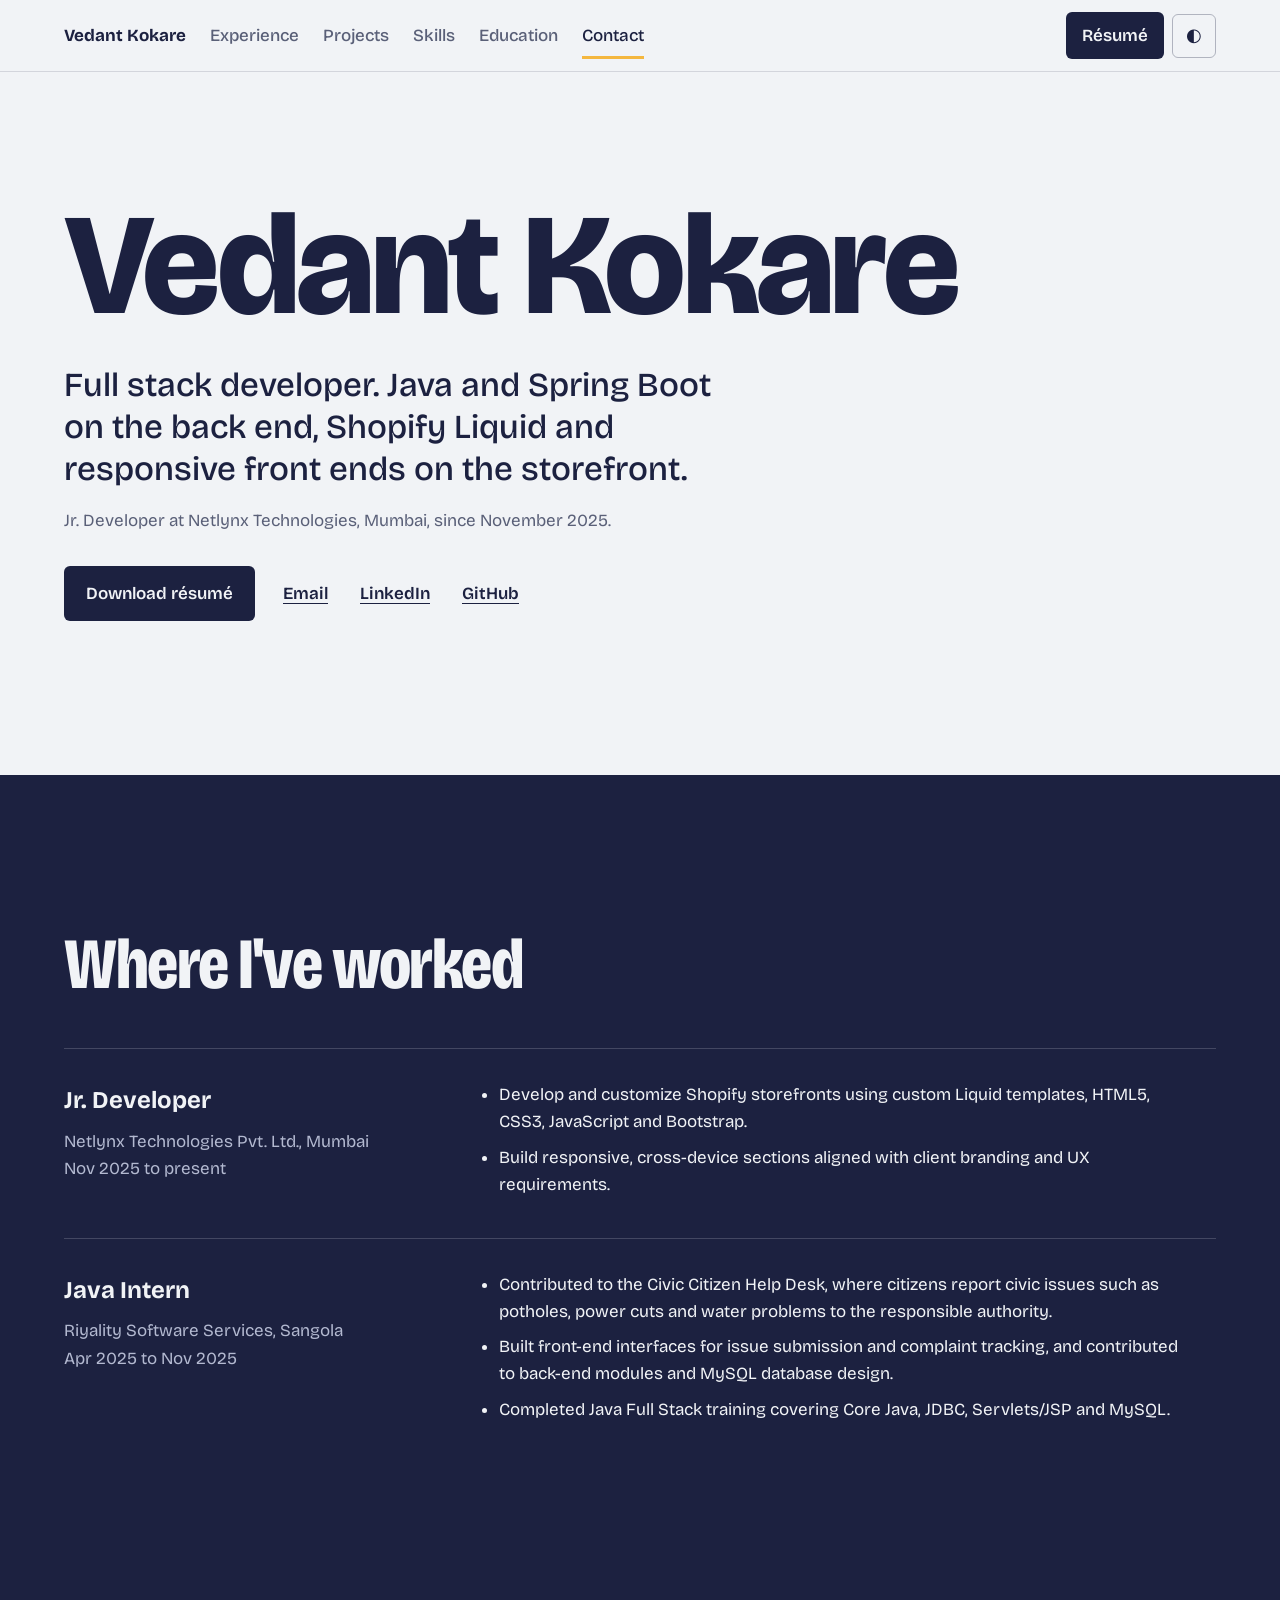
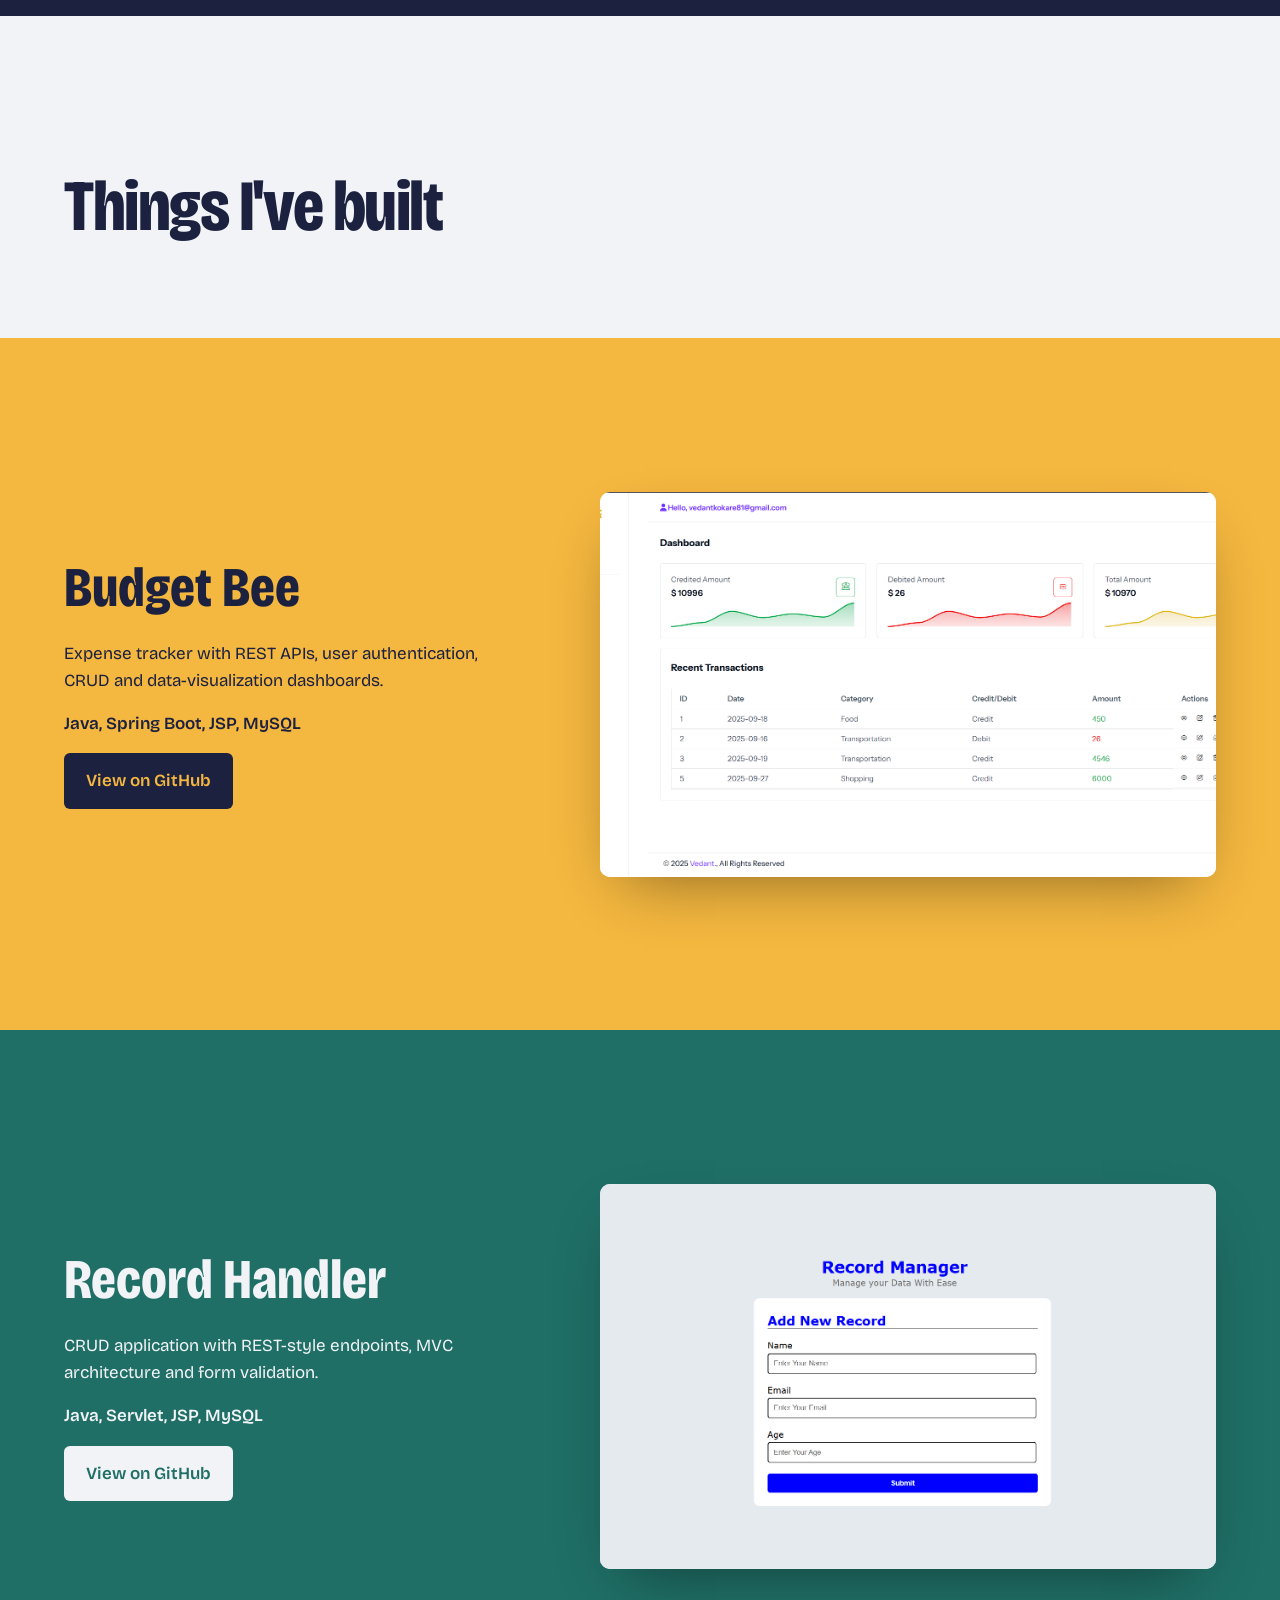
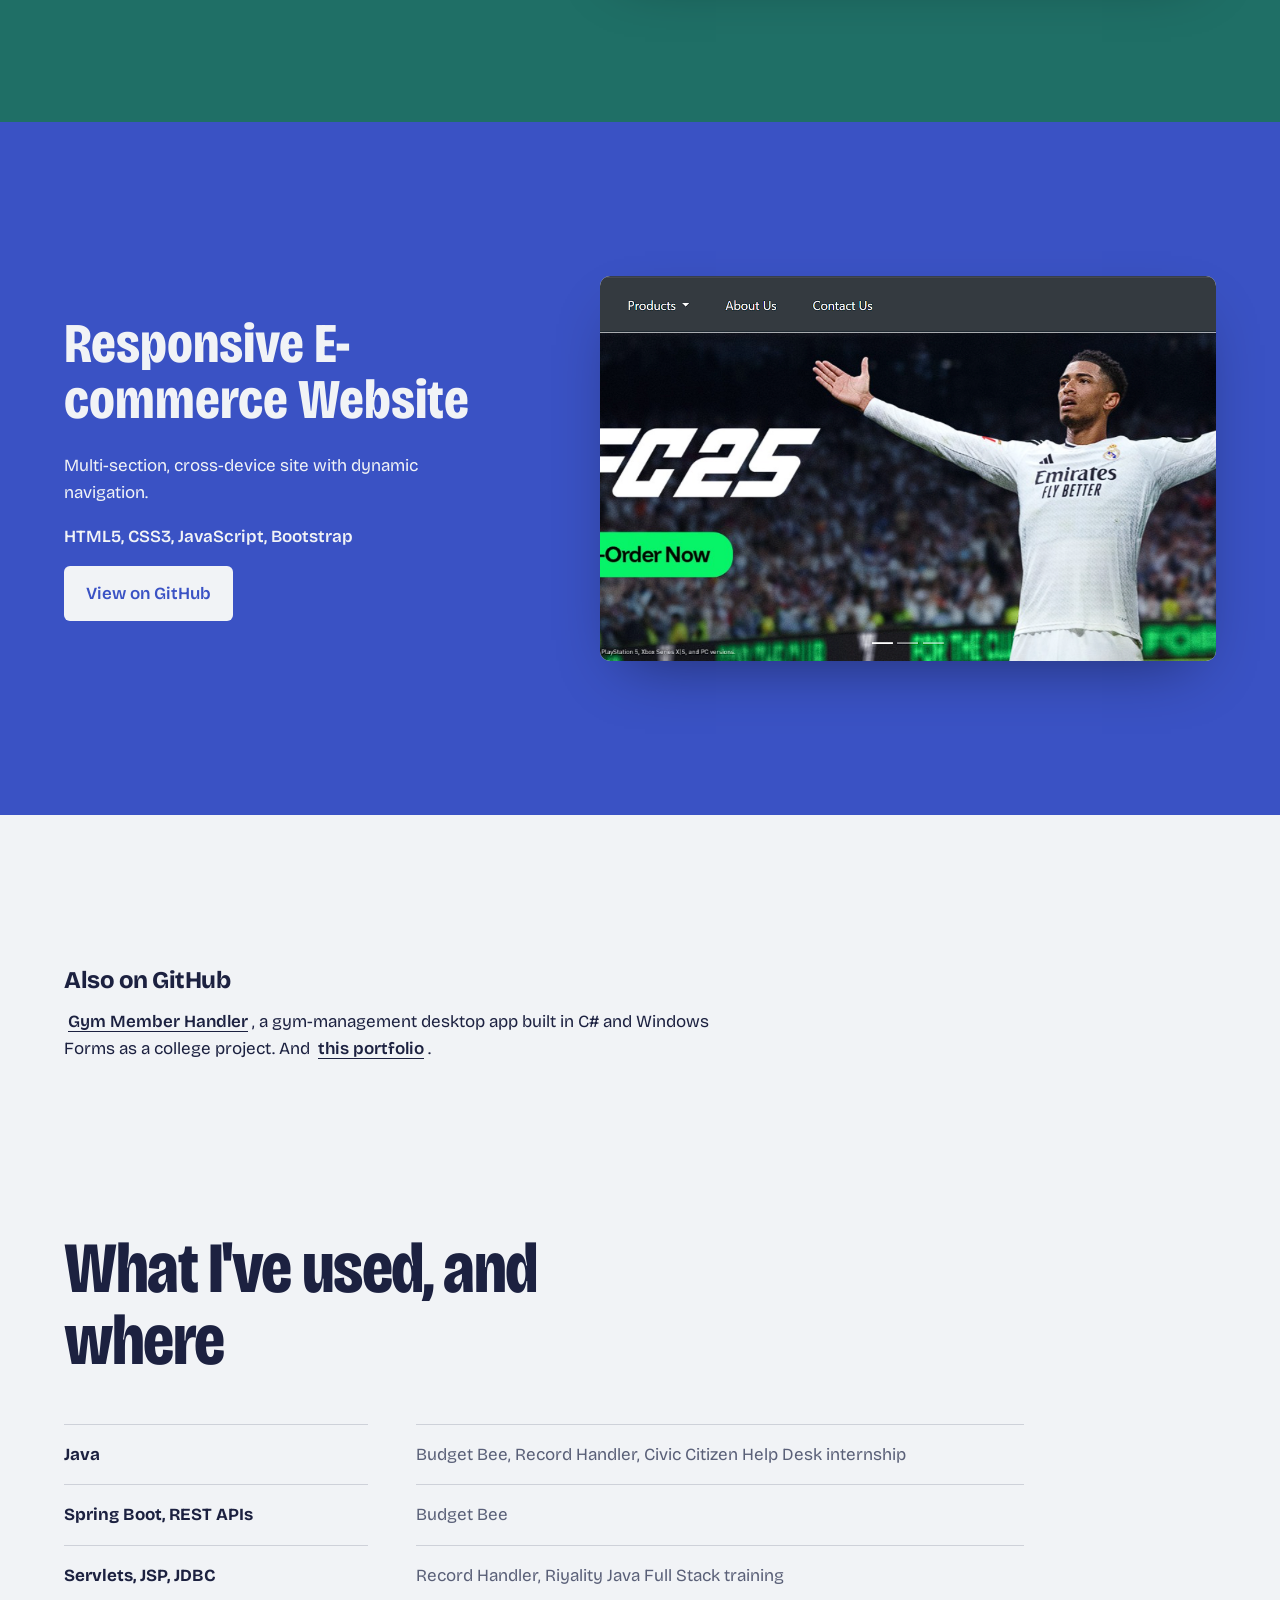
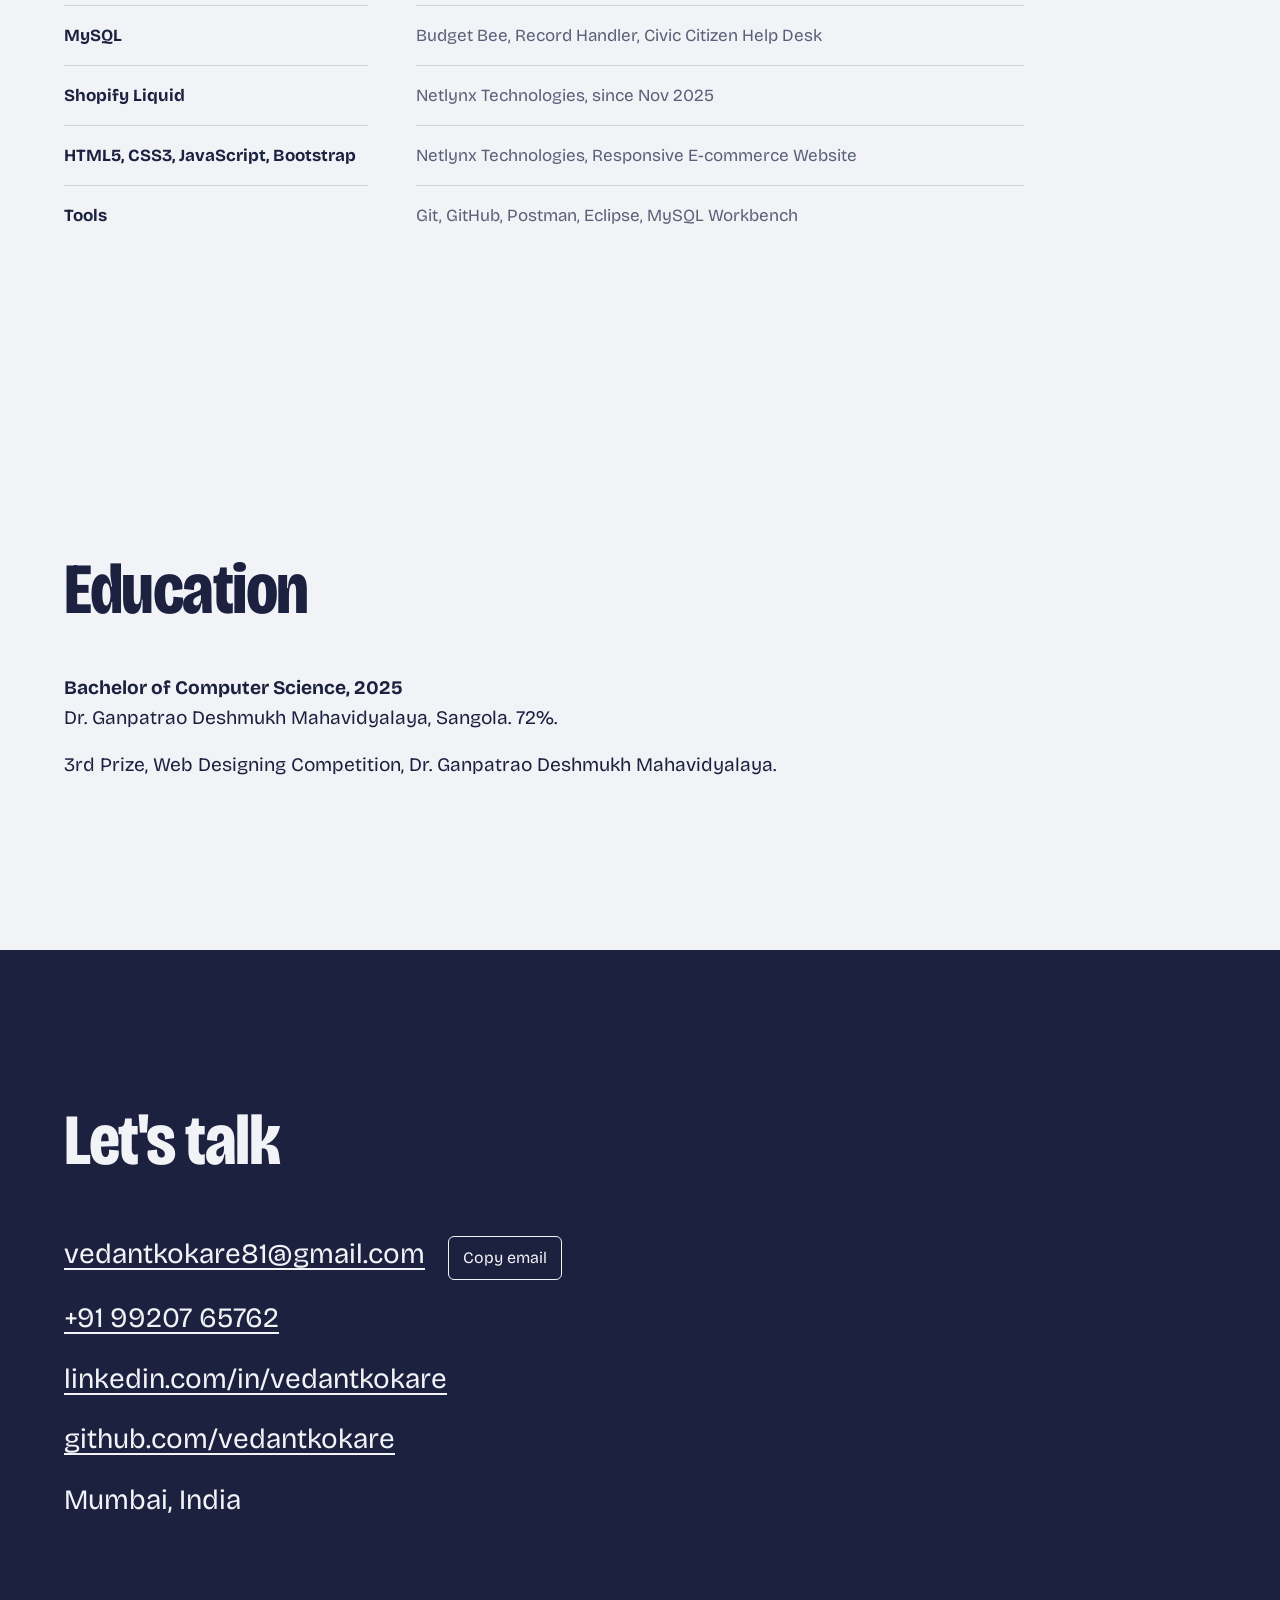
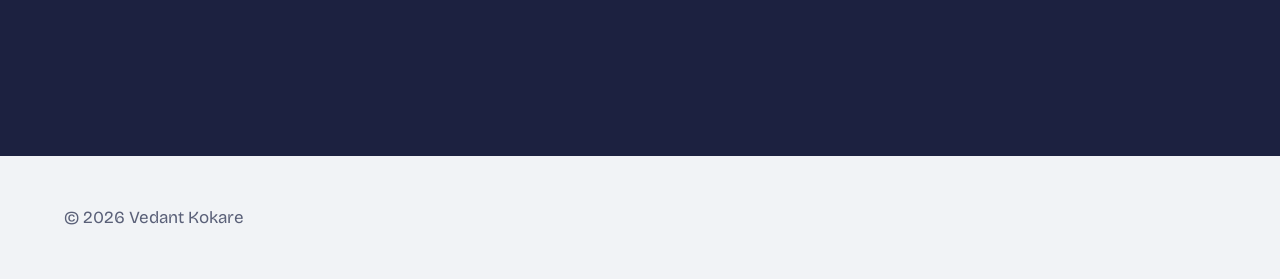
==== commit 5ab1667c: "Portfolio V-2" ====
--- a/index.html
+++ b/index.html
@@ -1,863 +1,194 @@
 <!DOCTYPE html>
-<html lang="en">
+<html lang="en-IN">
+
 <head>
     <meta charset="UTF-8">
-    <meta name="viewport" content="width=device-width, initial-scale=1.0">
-    <meta name="description" content="Vedant Kokare - Full Stack Java Developer specializing in Java, Spring Boot, and responsive web applications.">
-    <title>Vedant Kokare | Full Stack Developer</title>
-    <link rel="stylesheet" href="https://cdnjs.cloudflare.com/ajax/libs/font-awesome/6.4.0/css/all.min.css">
-    <link href="https://fonts.googleapis.com/css2?family=Poppins:wght@300;400;500;600;700&family=Roboto:wght@300;400;500;700&display=swap" rel="stylesheet">
-    <script src="https://cdn.jsdelivr.net/npm/sweetalert2@11"></script>
+    <meta name="viewport" content="width=device-width, initial-scale=1, viewport-fit=cover">
+    <title>Vedant Kokare | Full Stack Java Developer</title>
+    <meta name="description"
+        content="Full stack developer in Mumbai. Java and Spring Boot back ends, Shopify Liquid storefronts. Jr. Developer at Netlynx Technologies.">
+    <link rel="canonical" href="https://vedantkokare.github.io/Portfolio/">
+    <meta name="theme-color" content="#F1F3F6">
+    <meta property="og:type" content="website">
+    <meta property="og:title" content="Vedant Kokare | Full Stack Java Developer">
+    <meta property="og:description"
+        content="Java and Spring Boot back ends, Shopify Liquid storefronts. Based in Mumbai.">
+    <meta property="og:url" content="https://vedantkokare.github.io/Portfolio/">
+    <meta property="og:image" content="https://vedantkokare.github.io/Portfolio/assets/images/Website%20Logo.png">
+    <meta name="twitter:card" content="summary">
+    <link rel="icon" type="image/png" href="assets/images/Website%20Logo.png">
+    <script
+        type="application/ld+json">{"@context":"https://schema.org","@type":"Person","name":"Vedant Kokare","url":"https://vedantkokare.github.io/Portfolio/","jobTitle":"Jr. Developer","worksFor":{"@type":"Organization","name":"Netlynx Technologies Pvt. Ltd."},"address":{"@type":"PostalAddress","addressLocality":"Mumbai","addressCountry":"IN"},"sameAs":["https://github.com/vedantkokare","https://www.linkedin.com/in/vedantkokare/"]}</script>
+    <script>try { var t = localStorage.getItem('theme'); if (t) document.documentElement.dataset.theme = t } catch (e) { }</script>
+    <link rel="preconnect" href="https://fonts.googleapis.com">
+    <link rel="preconnect" href="https://fonts.gstatic.com" crossorigin>
+    <link rel="stylesheet"
+        href="https://fonts.googleapis.com/css2?family=Bricolage+Grotesque:opsz,wdth,wght@12..96,75..100,200..800&display=swap">
     <link rel="stylesheet" href="assets/css/style.css">
+    <script src="assets/js/script.js" defer></script>
 </head>
-<body>
-    <!-- Header -->
-    <header id="header">
-        <div class="container">
-            <nav class="navbar">
-                <a href="#" class="logo">Vedant<span>.</span></a>
-                <ul class="nav-links">
-                    <li><a href="#home">Home</a></li>
-                    <li><a href="#skills-section">Skills</a></li>
-                    <li><a href="#about">About</a></li>
-                    <li><a href="#projects">Projects</a></li>
-                    <li><a href="#education">Education</a></li>
-                    <li><a href="#contact">Contact</a></li>
-                    <li>
-                        <button class="theme-toggle" id="themeToggle">
-                            <i class="fas fa-moon"></i>
-                        </button>
-                    </li>
-                </ul>
-                <div class="hamburger">
-                    <i class="fas fa-bars"></i>
-                </div>
-            </nav>
+
+<body id="top">
+    <a class="skip" href="#main">Skip to content</a>
+    <header class="bar">
+        <a class="brand" href="#top">Vedant Kokare</a>
+        <nav aria-label="Chapters">
+            <a href="#experience">Experience</a><a href="#projects">Projects</a><a href="#skills">Skills</a><a
+                href="#education">Education</a><a href="#contact">Contact</a>
+        </nav>
+        <div class="tools">
+            <a class="btn sm" href="assets/resume/Vedant_Kokare_Resume.docx" download>Résumé</a>
+            <button class="icon" id="theme" type="button" aria-label="Switch between light and dark theme">◐</button>
         </div>
     </header>
-
-    <!-- Hero Section -->
-    <section class="hero" id="home">
-        <div class="container">
-            <div class="hero-content">
-                <div class="hero-text">
-                    <h1>Hi, I'm <span class="highlight">Vedant Kokare</span></h1>
-                    <p>A passionate Full Stack Java Developer with expertise in building scalable web applications and responsive user interfaces.</p>
-                    <div class="hero-btns">
-                        <a href="#projects" class="btn">View My Work</a>
-                        <a href="#contact" class="btn btn-outline">Contact Me</a>
-                        <a href="assets/resume/Vedant Resume.pdf" class="btn btn-resume" download>
-                            <i class="fas fa-download"></i> Download Resume
-                        </a>
-                    </div>
-                </div>
-                <div class="hero-image">
-                    <div class="code-container">
-                        <div class="code-header">
-                            <div class="code-dots">
-                                <div class="dot red"></div>
-                                <div class="dot yellow"></div>
-                                <div class="dot green"></div>
-                            </div>
-                        </div>
-                        <div class="code-content">
-                            <div class="code-line"><span class="code-keyword">public class</span> <span class="code-function">VedantKokare</span> {</div>
-                            <div class="code-line">&nbsp;&nbsp;<span class="code-keyword">public static void</span> <span class="code-function">main</span>(String[] args) {</div>
-                            <div class="code-line">&nbsp;&nbsp;&nbsp;&nbsp;System.<span class="code-function">out</span>.println(<span class="code-string">"Full Stack Developer"</span>);</div>
-                            <div class="code-line">&nbsp;&nbsp;&nbsp;&nbsp;System.<span class="code-function">out</span>.println(<span class="code-string">"Java | Spring Boot | MySQL"</span>);</div>
-                            <div class="code-line">&nbsp;&nbsp;&nbsp;&nbsp;System.<span class="code-function">out</span>.println(<span class="code-string">"HTML | CSS | JavaScript"</span>);</div>
-                            <div class="code-line">&nbsp;&nbsp;}</div>
-                            <div class="code-line">}</div>
-                        </div>
-                    </div>
-                </div>
-            </div>
-        </div>
-    </section>
-
-    <!-- Skills Section -->
-    <section class="skills-section" id="skills-section">
-        <div class="container">
-            <div class="section-title">
-                <h2>My Skills</h2>
-                <p>Technologies and tools I work with</p>
-            </div>
-            <div class="skills-container">
-                <div class="skill-category">
-                    <h3><i class="fas fa-code"></i> Frontend</h3>
-                    <div class="skills-grid">
-                        <div class="skill-item">
-                            <div class="skill-icon">
-                                <i class="fab fa-html5"></i>
-                            </div>
-                            <span class="skill-name">HTML5</span>
-                        </div>
-                        <div class="skill-item">
-                            <div class="skill-icon">
-                                <i class="fab fa-css3-alt"></i>
-                            </div>
-                            <span class="skill-name">CSS3</span>
-                        </div>
-                        <div class="skill-item">
-                            <div class="skill-icon">
-                                <i class="fab fa-js"></i>
-                            </div>
-                            <span class="skill-name">JavaScript</span>
-                        </div>
-                        <div class="skill-item">
-                            <div class="skill-icon">
-                                <i class="fab fa-bootstrap"></i>
-                            </div>
-                            <span class="skill-name">Bootstrap</span>
-                        </div>
-                    </div>
-                </div>
-                
-                <div class="skill-category">
-                    <h3><i class="fas fa-server"></i> Backend</h3>
-                    <div class="skills-grid">
-                        <div class="skill-item">
-                            <div class="skill-icon">
-                                <i class="fab fa-java"></i>
-                            </div>
-                            <span class="skill-name">Java</span>
-                        </div>
-                        <div class="skill-item">
-                            <div class="skill-icon">
-                                <i class="fas fa-leaf"></i>
-                            </div>
-                            <span class="skill-name">Spring Boot</span>
-                        </div>
-                        <div class="skill-item">
-                            <div class="skill-icon">
-                                <i class="fas fa-database"></i>
-                            </div>
-                            <span class="skill-name">MySQL</span>
-                        </div>
-                        <div class="skill-item">
-                            <div class="skill-icon">
-                                <i class="fas fa-code"></i>
-                            </div>
-                            <span class="skill-name">Servlet</span>
-                        </div>
-                    </div>
-                </div>
-                
-                <div class="skill-category">
-                    <h3><i class="fas fa-tools"></i> Tools & Others</h3>
-                    <div class="skills-grid">
-                        <div class="skill-item">
-                            <div class="skill-icon">
-                                <i class="fab fa-git-alt"></i>
-                            </div>
-                            <span class="skill-name">Git</span>
-                        </div>
-                        <div class="skill-item">
-                            <div class="skill-icon">
-                                <i class="fab fa-github"></i>
-                            </div>
-                            <span class="skill-name">GitHub</span>
-                        </div>
-                        <div class="skill-item">
-                            <div class="skill-icon">
-                                <i class="fas fa-terminal"></i>
-                            </div>
-                            <span class="skill-name">Command Line</span>
-                        </div>
-                        <div class="skill-item">
-                            <div class="skill-icon">
-                                <i class="fas fa-palette"></i>
-                            </div>
-                            <span class="skill-name">UI/UX Design</span>
-                        </div>
-                    </div>
-                </div>
-            </div>
-        </div>
-    </section>
-
-    <!-- About Section -->
-    <section class="about" id="about">
-        <div class="container">
-            <div class="section-title">
-                <h2>About Me</h2>
-                <p>Learn more about my background and expertise</p>
-            </div>
-            <div class="about-content">
-                <div class="about-text">
-                    <h3>Hello! I'm Vedant Kokare</h3>
-                    <p>I'm a detail-oriented and motivated Full Stack Java Developer with strong expertise in both front-end and back-end technologies. I'm passionate about building scalable applications and eager to contribute to growth-driven organizations.</p>
-                    <p>My expertise includes designing responsive user interfaces, implementing business logic, and managing databases efficiently. I enjoy solving complex problems and creating efficient, maintainable code.</p>
-                    
-                    <div class="skills">
-                        <div class="skill-item-bar">
-                            <div class="skill-info">
-                                <span>Java & Spring Boot</span>
-                                <span>85%</span>
-                            </div>
-                            <div class="skill-bar">
-                                <div class="skill-progress" data-width="85"></div>
-                            </div>
-                        </div>
-                        <div class="skill-item-bar">
-                            <div class="skill-info">
-                                <span>Frontend Development</span>
-                                <span>80%</span>
-                            </div>
-                            <div class="skill-bar">
-                                <div class="skill-progress" data-width="80"></div>
-                            </div>
-                        </div>
-                        <div class="skill-item-bar">
-                            <div class="skill-info">
-                                <span>Database Management</span>
-                                <span>75%</span>
-                            </div>
-                            <div class="skill-bar">
-                                <div class="skill-progress" data-width="75"></div>
-                            </div>
-                        </div>
-                    </div>
-                </div>
-                <div class="about-cards">
-                    <div class="about-card">
-                        <i class="fas fa-code"></i>
-                        <h4>Clean Code</h4>
-                        <p>Writing maintainable and efficient code following best practices</p>
-                    </div>
-                    <div class="about-card">
-                        <i class="fas fa-mobile-alt"></i>
-                        <h4>Responsive Design</h4>
-                        <p>Creating applications that work seamlessly across all devices</p>
-                    </div>
-                    <div class="about-card">
-                        <i class="fas fa-rocket"></i>
-                        <h4>Fast Performance</h4>
-                        <p>Optimizing applications for speed and efficiency</p>
-                    </div>
-                    <div class="about-card">
-                        <i class="fas fa-database"></i>
-                        <h4>Database Design</h4>
-                        <p>Designing and managing efficient database structures</p>
-                    </div>
-                </div>
-            </div>
-        </div>
-    </section>
-
-    <!-- Projects Section -->
-    <section class="portfolio" id="projects">
-        <div class="container">
-            <div class="section-title">
-                <h2>My Projects</h2>
-                <p>Check out some of my recent work</p>
-            </div>
-            <div class="portfolio-filters">
-                <button class="filter-btn active" data-filter="all">All</button>
-                <button class="filter-btn" data-filter="java">Java</button>
-                <button class="filter-btn" data-filter="web">Web</button>
-                <button class="filter-btn" data-filter="csharp">C#</button>
-            </div>
-            <div class="portfolio-grid">
-                <div class="portfolio-item" data-category="java">
-                    <div class="project-carousel" id="carousel-budgetbee">
-                        <div class="carousel-track">
-                            <div class="carousel-slide">
-                                <img src="https://images.unsplash.com/photo-1554224155-6726b3ff858f?ixlib=rb-4.0.3&ixid=M3wxMjA3fDB8MHxwaG90by1wYWdlfHx8fGVufDB8fHx8fA%3D%3D&auto=format&fit=crop&w=1011&q=80" alt="Budget Bee Dashboard">
-                            </div>
-                            <div class="carousel-slide">
-                                <img src="https://images.unsplash.com/photo-1551288049-bebda4e38f71?ixlib=rb-4.0.3&ixid=M3wxMjA3fDB8MHxwaG90by1wYWdlfHx8fGVufDB8fHx8fA%3D%3D&auto=format&fit=crop&w=1170&q=80" alt="Budget Bee Expenses">
-                            </div>
-                            <div class="carousel-slide">
-                                <img src="https://images.unsplash.com/photo-1460925895917-afdab827c52f?ixlib=rb-4.0.3&ixid=M3wxMjA3fDB8MHxwaG90by1wYWdlfHx8fGVufDB8fHx8fA%3D%3D&auto=format&fit=crop&w=1115&q=80" alt="Budget Bee Reports">
-                            </div>
-                        </div>
-                        <button class="carousel-btn carousel-prev">
-                            <i class="fas fa-chevron-left"></i>
-                        </button>
-                        <button class="carousel-btn carousel-next">
-                            <i class="fas fa-chevron-right"></i>
-                        </button>
-                        <div class="carousel-dots">
-                            <div class="carousel-dot active"></div>
-                            <div class="carousel-dot"></div>
-                            <div class="carousel-dot"></div>
-                        </div>
-                    </div>
-                    <div class="portfolio-content">
-                        <h3>Budget Bee</h3>
-                        <p>Full-stack expense tracker with features for tracking income, expenses, and budgeting through a responsive dashboard and secure backend.</p>
-                        <div class="portfolio-tech">
-                            <span class="tech-tag">Java</span>
-                            <span class="tech-tag">Spring Boot</span>
-                            <span class="tech-tag">JSP</span>
-                            <span class="tech-tag">MySQL</span>
-                        </div>
-                        <a href="#project-budgetbee" class="portfolio-link view-detail" data-project="budgetbee">View Details <i class="fas fa-arrow-right"></i></a>
-                    </div>
-                </div>
-                <div class="portfolio-item" data-category="java">
-                    <div class="project-carousel" id="carousel-recordhandler">
-                        <div class="carousel-track">
-                            <div class="carousel-slide">
-                                <img src="https://images.unsplash.com/photo-1551288049-bebda4e38f71?ixlib=rb-4.0.3&ixid=M3wxMjA3fDB8MHxwaG90by1wYWdlfHx8fGVufDB8fHx8fA%3D%3D&auto=format&fit=crop&w=1170&q=80" alt="Record Handler Interface">
-                            </div>
-                            <div class="carousel-slide">
-                                <img src="https://images.unsplash.com/photo-1460925895917-afdab827c52f?ixlib=rb-4.0.3&ixid=M3wxMjA3fDB8MHxwaG90by1wYWdlfHx8fGVufDB8fHx8fA%3D%3D&auto=format&fit=crop&w=1115&q=80" alt="Record Handler Database">
-                            </div>
-                        </div>
-                        <button class="carousel-btn carousel-prev">
-                            <i class="fas fa-chevron-left"></i>
-                        </button>
-                        <button class="carousel-btn carousel-next">
-                            <i class="fas fa-chevron-right"></i>
-                        </button>
-                        <div class="carousel-dots">
-                            <div class="carousel-dot active"></div>
-                            <div class="carousel-dot"></div>
-                        </div>
-                    </div>
-                    <div class="portfolio-content">
-                        <h3>Record-Handler</h3>
-                        <p>Java application demonstrating foundational database operations with create, read, update, and delete (CRUD) functions on structured datasets.</p>
-                        <div class="portfolio-tech">
-                            <span class="tech-tag">Java</span>
-                            <span class="tech-tag">Servlet</span>
-                            <span class="tech-tag">JSP</span>
-                            <span class="tech-tag">CRUD</span>
-                        </div>
-                        <a href="#project-recordhandler" class="portfolio-link view-detail" data-project="recordhandler">View Details <i class="fas fa-arrow-right"></i></a>
-                    </div>
-                </div>
-                <div class="portfolio-item" data-category="csharp">
-                    <div class="project-carousel" id="carousel-gymmemberhandler">
-                        <div class="carousel-track">
-                            <div class="carousel-slide">
-                                <img src="https://images.unsplash.com/photo-1534438327276-14e5300c3a48?ixlib=rb-4.0.3&ixid=M3wxMjA3fDB8MHxwaG90by1wYWdlfHx8fGVufDB8fHx8fA%3D%3D&auto=format&fit=crop&w=1170&q=80" alt="Gym Member Handler Dashboard">
-                            </div>
-                            <div class="carousel-slide">
-                                <img src="https://images.unsplash.com/photo-1540497077202-7c8a3999166f?ixlib=rb-4.0.3&ixid=M3wxMjA3fDB8MHxwaG90by1wYWdlfHx8fGVufDB8fHx8fA%3D%3D&auto=format&fit=crop&w=1170&q=80" alt="Gym Member Handler Members">
-                            </div>
-                        </div>
-                        <button class="carousel-btn carousel-prev">
-                            <i class="fas fa-chevron-left"></i>
-                        </button>
-                        <button class="carousel-btn carousel-next">
-                            <i class="fas fa-chevron-right"></i>
-                        </button>
-                        <div class="carousel-dots">
-                            <div class="carousel-dot active"></div>
-                            <div class="carousel-dot"></div>
-                        </div>
-                    </div>
-                    <div class="portfolio-content">
-                        <h3>Gym-Member-Handler</h3>
-                        <p>Desktop application to manage gym operations, including modules for member and employee record tracking, attendance, and fee management.</p>
-                        <div class="portfolio-tech">
-                            <span class="tech-tag">C#</span>
-                            <span class="tech-tag">Windows Forms</span>
-                            <span class="tech-tag">Desktop App</span>
-                        </div>
-                        <a href="#project-gymmemberhandler" class="portfolio-link view-detail" data-project="gymmemberhandler">View Details <i class="fas fa-arrow-right"></i></a>
-                    </div>
-                </div>
-                <div class="portfolio-item" data-category="web">
-                    <div class="project-carousel" id="carousel-responsivewebsite">
-                        <div class="carousel-track">
-                            <div class="carousel-slide">
-                                <img src="https://images.unsplash.com/photo-1558655146-364adaf1fcc9?ixlib=rb-4.0.3&ixid=M3wxMjA3fDB8MHxwaG90by1wYWdlfHx8fGVufDB8fHx8fA%3D%3D&auto=format&fit=crop&w=1064&q=80" alt="E-commerce Homepage">
-                            </div>
-                            <div class="carousel-slide">
-                                <img src="https://images.unsplash.com/photo-1563013544-824ae1b704d3?ixlib=rb-4.0.3&ixid=M3wxMjA3fDB8MHxwaG90by1wYWdlfHx8fGVufDB8fHx8fA%3D%3D&auto=format&fit=crop&w=1170&q=80" alt="E-commerce Products">
-                            </div>
-                            <div class="carousel-slide">
-                                <img src="https://images.unsplash.com/photo-1607082350899-7e105aa886ae?ixlib=rb-4.0.3&ixid=M3wxMjA3fDB8MHxwaG90by1wYWdlfHx8fGVufDB8fHx8fA%3D%3D&auto=format&fit=crop&w=1112&q=80" alt="E-commerce Cart">
-                            </div>
-                        </div>
-                        <button class="carousel-btn carousel-prev">
-                            <i class="fas fa-chevron-left"></i>
-                        </button>
-                        <button class="carousel-btn carousel-next">
-                            <i class="fas fa-chevron-right"></i>
-                        </button>
-                        <div class="carousel-dots">
-                            <div class="carousel-dot active"></div>
-                            <div class="carousel-dot"></div>
-                            <div class="carousel-dot"></div>
-                        </div>
-                    </div>
-                    <div class="portfolio-content">
-                        <h3>Responsive E-commerce Website</h3>
-                        <p>Fully responsive e-commerce website for gamers, featuring a modern UI with dedicated pages for home, products, and about sections.</p>
-                        <div class="portfolio-tech">
-                            <span class="tech-tag">HTML5</span>
-                            <span class="tech-tag">CSS3</span>
-                            <span class="tech-tag">JavaScript</span>
-                            <span class="tech-tag">Bootstrap</span>
-                        </div>
-                        <a href="#project-responsivewebsite" class="portfolio-link view-detail" data-project="responsivewebsite">View Details <i class="fas fa-arrow-right"></i></a>
-                    </div>
-                </div>
-            </div>
-        </div>
-    </section>
-
-    <!-- Education Section -->
-    <section class="education" id="education">
-        <div class="container">
-            <div class="section-title">
-                <h2>Education</h2>
-                <p>My academic background and achievements</p>
-            </div>
-            <div class="timeline">
-                <div class="timeline-item">
-                    <div class="timeline-content">
-                        <div class="timeline-date">2022 - 2025</div>
-                        <h3>Bachelor of Computer Science</h3>
-                        <p>Dr. Ganpatrao Deshmukh Mahavidyalaya, Sangola</p>
-                        <p>Percentage: 73%</p>
-                    </div>
-                </div>
-                <div class="timeline-item">
-                    <div class="timeline-content">
-                        <div class="timeline-date">2020 - 2022</div>
-                        <h3>H.S.C</h3>
-                        <p>GuruNanak English High School & Jr. College, Mumbai</p>
-                        <p>Percentage: 45.67%</p>
-                    </div>
-                </div>
-                <div class="timeline-item">
-                    <div class="timeline-content">
-                        <div class="timeline-date">2019 - 2020</div>
-                        <h3>S.S.C</h3>
-                        <p>Little Flower English High School</p>
-                        <p>Percentage: 72.80%</p>
-                    </div>
-                </div>
-                <div class="timeline-item">
-                    <div class="timeline-content">
-                        <div class="timeline-date">2023</div>
-                        <h3>Achievement</h3>
-                        <p>Secured 3rd Prize in Web Designing Competition at Technotsav, Sangola.</p>
-                    </div>
-                </div>
-            </div>
-        </div>
-    </section>
-
-    <!-- Contact Section -->
-    <section class="contact" id="contact">
-        <div class="container">
-            <div class="section-title">
-                <h2>Contact Me</h2>
-                <p>Get in touch for collaborations or opportunities</p>
-            </div>
-            <div class="contact-content">
-                <div class="contact-info">
-                    <div class="contact-item">
-                        <div class="contact-icon">
-                            <i class="fas fa-map-marker-alt"></i>
-                        </div>
-                        <div class="contact-details">
-                            <h3>Location</h3>
-                            <p>Mumbai, Maharashtra, India</p>
-                        </div>
-                    </div>
-                    <div class="contact-item">
-                        <div class="contact-icon">
-                            <i class="fas fa-phone"></i>
-                        </div>
-                        <div class="contact-details">
-                            <h3>Phone</h3>
-                            <p>+91 9920765762</p>
-                        </div>
-                    </div>
-                    <div class="contact-item">
-                        <div class="contact-icon">
-                            <i class="fas fa-envelope"></i>
-                        </div>
-                        <div class="contact-details">
-                            <h3>Email</h3>
-                            <p>vedantkokare81@gmail.com</p>
-                        </div>
-                    </div>
-                    <div class="contact-item">
-                        <div class="contact-icon">
-                            <i class="fas fa-globe"></i>
-                        </div>
-                        <div class="contact-details">
-                            <h3>Online Profiles</h3>
-                            <p>GitHub: <a href="https://github.com/vedantkokare" class="app-link">vedantkokare.github.com</a></p>
-                            <p>LinkedIn: <a href="https://www.linkedin.com/in/vedantkokare/" class="app-link">vedantkokare.linkedin.com</a></p>
-                        </div>
-                    </div>
-                </div>
-                <div class="contact-form">
-                    <form id="contact-form">
-                        <div class="form-group">
-                            <input type="text" class="form-control" id="name" name="name" placeholder="Your full name" required />
-                        </div>
-                        <div class="form-group">
-                            <input type="email" class="form-control" id="email" name="email" placeholder="Your email" required />
-                        </div>
-                        <div class="form-group">
-                            <input type="text" class="form-control" id="subject" name="subject" placeholder="Subject" required />
-                        </div>
-                        <div class="form-group">
-                            <textarea class="form-control" id="message" name="message" placeholder="Your message" required></textarea>
-                        </div>
-                        <button type="submit" class="btn" id="submitBtn">Send Message</button>
-                    </form>
-                </div>
-            </div>
-        </div>
-    </section>
-
-    <!-- Footer -->
-    <footer>
-        <div class="container">
-            <div class="footer-content">
-                <div class="footer-col">
-                    <h3>Vedant Kokare</h3>
-                    <p>Full Stack Java Developer specializing in building scalable web applications with modern technologies.</p>
-                    <div class="social-links">
-                        <a href="https://github.com/vedantkokare"><i class="fab fa-github"></i></a>
-                        <a href="https://www.linkedin.com/in/vedantkokare/"><i class="fab fa-linkedin-in"></i></a>
-                        <a href="#"><i class="fab fa-twitter"></i></a>
-                        <a href="#"><i class="fab fa-instagram"></i></a>
-                    </div>
-                </div>
-                <div class="footer-col">
-                    <h3>Quick Links</h3>
-                    <ul class="footer-links">
-                        <li><a href="#home">Home</a></li>
-                        <li><a href="#skills-section">Skills</a></li>
-                        <li><a href="#about">About</a></li>
-                        <li><a href="#projects">Projects</a></li>
-                        <li><a href="#education">Education</a></li>
-                    </ul>
-                </div>
-                <div class="footer-col">
-                    <h3>Services</h3>
-                    <ul class="footer-links">
-                        <li><a href="#">Web Development</a></li>
-                        <li><a href="#">Java Applications</a></li>
-                        <li><a href="#">Database Design</a></li>
-                        <li><a href="#">Responsive Design</a></li>
-                    </ul>
-                </div>
-                <div class="footer-col">
-                    <h3>Contact Info</h3>
-                    <ul class="footer-links">
-                        <li><i class="fas fa-map-marker-alt"></i> Mumbai, Maharashtra</li>
-                        <li><i class="fas fa-phone"></i> +91 9920765762</li>
-                        <li><i class="fas fa-envelope"></i> vedantkokare81@gmail.com</li>
-                    </ul>
-                </div>
-            </div>
-            <div class="copyright">
-                <p>&copy; 2025 Vedant Kokare. All Rights Reserved.</p>
-            </div>
-        </div>
-    </footer>
-
-    <!-- Project Detail Pages -->
-    <div id="project-detail-container" style="display: none;">
-        <!-- Budget Bee Detail Page -->
-        <section class="project-detail" id="project-budgetbee">
-            <div class="container">
-                <a href="#projects" class="back-btn"><i class="fas fa-arrow-left"></i> Back to Projects</a>
-                <div class="project-header">
-                    <h1>Budget Bee</h1>
-                    <div class="project-meta">
-                        <div class="project-meta-item">
-                            <i class="fas fa-calendar"></i>
-                            <span>2025</span>
-                        </div>
-                        <div class="project-meta-item">
-                            <i class="fas fa-tag"></i>
-                            <span>Java, Spring Boot</span>
-                        </div>
-                        <div class="project-meta-item">
-                            <i class="fas fa-user"></i>
-                            <span>Personal Project</span>
-                        </div>
-                    </div>
-                </div>
-                <div class="project-content">
-                    <div class="project-main">
-                        <div class="image-placeholder">
-                            <img src="assets/images/BudgetBee-Dashboard.png" alt=" Budget Bee Dashboard" width="100%" height="100%">
-                        </div>
-                        <div class="project-description">
-                            <h2>Project Overview</h2>
-                            <p>Budget Bee is a comprehensive full-stack expense tracking application designed to help users manage their finances effectively. The application provides a user-friendly dashboard for tracking income, expenses, and budgeting with secure backend operations.</p>
-                            <p>The system allows users to categorize transactions, set budget limits, and generate financial reports. It features a responsive design that works seamlessly across devices, ensuring accessibility from both desktop and mobile platforms.</p>
-                        </div>
-                        <div class="project-features">
-                            <h3>Key Features</h3>
-                            <ul>
-                                <li>Income and expense tracking with categorization</li>
-                                <li>Budget setting and monitoring with visual indicators</li>
-                                <li>Financial reporting with charts and analytics</li>
-                                <li>User authentication and secure data handling</li>
-                                <li>Responsive dashboard with intuitive UI</li>
-                                <li>Data export functionality for financial records</li>
-                            </ul>
-                        </div>
-                        <div class="project-tech">
-                            <h3>Technologies Used</h3>
-                            <div class="project-tech-stack">
-                                <span class="tech-item">Java</span>
-                                <span class="tech-item">Spring Boot</span>
-                                <span class="tech-item">JSP</span>
-                                <span class="tech-item">MySQL</span>
-                                <span class="tech-item">HTML5</span>
-                                <span class="tech-item">CSS3</span>
-                                <span class="tech-item">JavaScript</span>
-                                <span class="tech-item">Bootstrap</span>
-                            </div>
-                        </div>
-                    </div>
-                    <div class="project-sidebar">
-                        <h3>Project Links</h3>
-                        <div class="project-links">
-                            <a href="https://github.com/vedantkokare/BudgetBee" target="_blank" class="btn btn-accent project-detail-header">
-                                <i class="fab fa-github"></i> View on GitHub
-                            </a>
-                        </div>
-                        <div class="project-info">
-                            <h3>Project Details</h3>
-                            <p><strong>Status:</strong> Completed</p>
-                            <p><strong>Duration:</strong> 2 months</p>
-                            <p><strong>Team Size:</strong> Solo Project</p>
-                        </div>
-                    </div>
-                </div>
+    <main id="main">
+        <section class="hero">
+            <h1 class="display">Vedant Kokare</h1>
+            <p class="lead">Full stack developer. Java and Spring Boot on the back end, Shopify Liquid and responsive
+                front ends on the storefront.</p>
+            <p class="now">Jr. Developer at Netlynx Technologies, Mumbai, since November 2025.</p>
+            <div class="actions">
+                <a class="btn" href="assets/resume/Vedant_Kokare_Resume.docx" download>Download résumé</a>
+                <a class="link" href="mailto:vedantkokare81@gmail.com">Email</a>
+                <a class="link" href="https://www.linkedin.com/in/vedantkokare/" target="_blank"
+                    rel="noopener noreferrer">LinkedIn</a>
+                <a class="link" href="https://github.com/vedantkokare" target="_blank"
+                    rel="noopener noreferrer">GitHub</a>
             </div>
         </section>
 
-        <!-- Record Handler Detail Page -->
-        <section class="project-detail" id="project-recordhandler">
-            <div class="container">
-                <a href="#projects" class="back-btn"><i class="fas fa-arrow-left"></i> Back to Projects</a>
-                <div class="project-header">
-                    <h1>Record Handler</h1>
-                    <div class="project-meta">
-                        <div class="project-meta-item">
-                            <i class="fas fa-calendar"></i>
-                            <span>2025</span>
-                        </div>
-                        <div class="project-meta-item">
-                            <i class="fas fa-tag"></i>
-                            <span>Java, Servlet</span>
-                        </div>
-                        <div class="project-meta-item">
-                            <i class="fas fa-user"></i>
-                            <span>Personal Project</span>
-                        </div>
-                    </div>
-                </div>
-                <div class="project-content">
-                    <div class="project-main">
-                        <div class="image-placeholder">
-                            <img src="assets/images/Recordhandler-Add.png" alt=" Budget Bee Dashboard" width="100%" height="100%">
-                        </div>
-                        <div class="project-description">
-                            <h2>Project Overview</h2>
-                            <p>Record Handler is a Java web application that demonstrates foundational database operations through a clean, user-friendly interface. The application implements Create, Read, Update, and Delete (CRUD) functions on structured datasets.</p>
-                            <p>This project serves as an excellent example of server-side Java development using Servlets and JSP, showcasing proper MVC architecture and database interaction patterns.</p>
-                        </div>
-                        <div class="project-features">
-                            <h3>Key Features</h3>
-                            <ul>
-                                <li>Complete CRUD operations on database records</li>
-                                <li>User-friendly web interface for data management</li>
-                                <li>Form validation and error handling</li>
-                                <li>Search and filter functionality</li>
-                                <li>Responsive design for various screen sizes</li>
-                                <li>Secure data processing and storage</li>
-                            </ul>
-                        </div>
-                        <div class="project-tech">
-                            <h3>Technologies Used</h3>
-                            <div class="project-tech-stack">
-                                <span class="tech-item">Java</span>
-                                <span class="tech-item">Servlet</span>
-                                <span class="tech-item">JSP</span>
-                                <span class="tech-item">MySQL</span>
-                                <span class="tech-item">HTML5</span>
-                                <span class="tech-item">CSS3</span>
-                                <span class="tech-item">JavaScript</span>
-                            </div>
-                        </div>
-                    </div>
-                    <div class="project-sidebar">
-                        <h3>Project Links</h3>
-                        <div class="project-links">
-                            <a href="https://github.com/vedantkokare/Record-Handler" target="_blank" class="btn btn-accent project-detail-header">
-                                <i class="fab fa-github"></i> View on GitHub
-                            </a>
-                        </div>
-                        <div class="project-info">
-                            <h3>Project Details</h3>
-                            <p><strong>Status:</strong> Completed</p>
-                            <p><strong>Duration:</strong> 1 Week</p>
-                            <p><strong>Team Size:</strong> Solo Project</p>
-                        </div>
-                    </div>
-                </div>
-            </div>
+        <section class="chapter dark" id="experience" aria-labelledby="h-exp">
+            <h2 id="h-exp">Where I've worked</h2>
+            <article class="role">
+                <header>
+                    <h3>Jr. Developer</h3>
+                    <p>Netlynx Technologies Pvt. Ltd., Mumbai<br>Nov 2025 to present</p>
+                </header>
+                <ul>
+                    <li>Develop and customize Shopify storefronts using custom Liquid templates, HTML5, CSS3, JavaScript
+                        and Bootstrap.</li>
+                    <li>Build responsive, cross-device sections aligned with client branding and UX requirements.</li>
+                </ul>
+            </article>
+            <article class="role">
+                <header>
+                    <h3>Java Intern</h3>
+                    <p>Riyality Software Services, Sangola<br>Apr 2025 to Nov 2025</p>
+                </header>
+                <ul>
+                    <li>Contributed to the Civic Citizen Help Desk, where citizens report civic issues such as potholes,
+                        power cuts and water problems to the responsible authority.</li>
+                    <li>Built front-end interfaces for issue submission and complaint tracking, and contributed to
+                        back-end modules and MySQL database design.</li>
+                    <li>Completed Java Full Stack training covering Core Java, JDBC, Servlets/JSP and MySQL.</li>
+                </ul>
+            </article>
         </section>
 
-        <!-- Gym Member Handler Detail Page -->
-        <section class="project-detail" id="project-gymmemberhandler">
-            <div class="container">
-                <a href="#projects" class="back-btn"><i class="fas fa-arrow-left"></i> Back to Projects</a>
-                <div class="project-header">
-                    <h1>Gym Member Handler</h1>
-                    <div class="project-meta">
-                        <div class="project-meta-item">
-                            <i class="fas fa-calendar"></i>
-                            <span>2024</span>
-                        </div>
-                        <div class="project-meta-item">
-                            <i class="fas fa-tag"></i>
-                            <span>C#, Windows Forms</span>
-                        </div>
-                        <div class="project-meta-item">
-                            <i class="fas fa-user"></i>
-                            <span>College Academic Project</span>
-                        </div>
+        <div id="projects">
+            <section class="chapter" aria-labelledby="h-proj">
+                <h2 id="h-proj">Things I've built</h2>
+            </section>
+
+            <article class="stage" style="--bg:var(--honey);--on:var(--ink)" aria-labelledby="p1">
+                <div class="stage-in">
+                    <div class="copy">
+                        <h3 id="p1">Budget Bee</h3>
+                        <p>Expense tracker with REST APIs, user authentication, CRUD and data-visualization dashboards.
+                        </p>
+                        <p class="tech">Java, Spring Boot, JSP, MySQL</p>
+                        <a class="btn on" href="https://github.com/vedantkokare/BudgetBee" target="_blank"
+                            rel="noopener noreferrer">View on GitHub</a>
                     </div>
+                    <figure class="frame"><img src="assets/images/BudgetBee-Dashboard.png" width="1600" height="1000"
+                            loading="lazy" alt="Budget Bee dashboard showing the expense tracker overview"></figure>
                 </div>
-                <div class="project-content">
-                    <div class="project-main">
-                        <div class="image-placeholder">
-                            <img src="assets/images/Gym-Management.png" alt=" Budget Bee Dashboard" width="100%" height="100%">
-                        </div>
-                        <div class="project-description">
-                            <h2>Project Overview</h2>
-                            <p>Gym Member Handler is a comprehensive desktop application designed to streamline gym management operations. The application provides modules for managing member information, employee records, attendance tracking, and fee management.</p>
-                            <p>Built with C# and Windows Forms, this application demonstrates proficiency in desktop application development with a focus on user experience and data management efficiency.</p>
-                        </div>
-                        <div class="project-features">
-                            <h3>Key Features</h3>
-                            <ul>
-                                <li>Member registration and profile management</li>
-                                <li>Employee record tracking with roles and permissions</li>
-                                <li>Attendance tracking with date and time stamps</li>
-                                <li>Fee management with payment history</li>
-                                <li>Report generation for business analytics</li>
-                                <li>Data backup and recovery functionality</li>
-                            </ul>
-                        </div>
-                        <div class="project-tech">
-                            <h3>Technologies Used</h3>
-                            <div class="project-tech-stack">
-                                <span class="tech-item">C#</span>
-                                <span class="tech-item">Windows Forms</span>
-                                <span class="tech-item">.NET Framework</span>
-                                <span class="tech-item">SQL Server</span>
-                                <span class="tech-item">Entity Framework</span>
-                            </div>
-                        </div>
+            </article>
+
+            <article class="stage" style="--bg:var(--teal);--on:var(--paper)" aria-labelledby="p2">
+                <div class="stage-in">
+                    <div class="copy">
+                        <h3 id="p2">Record Handler</h3>
+                        <p>CRUD application with REST-style endpoints, MVC architecture and form validation.</p>
+                        <p class="tech">Java, Servlet, JSP, MySQL</p>
+                        <a class="btn on" href="https://github.com/vedantkokare/Record-Handler" target="_blank"
+                            rel="noopener noreferrer">View on GitHub</a>
                     </div>
-                    <div class="project-sidebar">
-                        <h3>Project Links</h3>
-                        <div class="project-links">
-                            <a href="https://github.com/vedantkokare/Gym-Member-Handler" target="_blank" class="btn btn-accent project-detail-header">
-                                <i class="fab fa-github"></i> View on GitHub
-                            </a>
-                        </div>
-                        <div class="project-info">
-                            <h3>Project Details</h3>
-                            <p><strong>Status:</strong> Completed</p>
-                            <p><strong>Duration:</strong> 3 months</p>
-                            <p><strong>Team Size:</strong> Solo Project</p>
-                        </div>
+                    <figure class="frame"><img src="assets/images/Recordhandler-Add.png" width="1600" height="1000"
+                            loading="lazy" alt="Record Handler add-record form"></figure>
+                </div>
+            </article>
+
+            <article class="stage" style="--bg:var(--cobalt);--on:var(--paper)" aria-labelledby="p3">
+                <div class="stage-in">
+                    <div class="copy">
+                        <h3 id="p3">Responsive E-commerce Website</h3>
+                        <p>Multi-section, cross-device site with dynamic navigation.</p>
+                        <p class="tech">HTML5, CSS3, JavaScript, Bootstrap</p>
+                        <a class="btn on" href="https://github.com/vedantkokare/Responsive-Website" target="_blank"
+                            rel="noopener noreferrer">View on GitHub</a>
                     </div>
+                    <figure class="frame"><img src="assets/images/Responsive-website.png" width="1600" height="1000"
+                            loading="lazy" alt="Responsive e-commerce website homepage"></figure>
                 </div>
-            </div>
+            </article>
+
+            <section class="chapter more" aria-labelledby="h-more">
+                <h2 id="h-more">Also on GitHub</h2>
+                <p><a class="link" href="https://github.com/vedantkokare/Gym-Member-Handler" target="_blank"
+                        rel="noopener noreferrer">Gym Member Handler</a>, a gym-management desktop app built in C# and
+                    Windows Forms as a college project. And <a class="link"
+                        href="https://github.com/vedantkokare/Portfolio" target="_blank" rel="noopener noreferrer">this
+                        portfolio</a>.</p>
+            </section>
+
+        </div>
+
+        <section class="chapter" id="skills" aria-labelledby="h-skills">
+            <h2 id="h-skills">What I've used, and where</h2>
+            <dl class="ledger">
+                <dt>Java</dt>
+                <dd>Budget Bee, Record Handler, Civic Citizen Help Desk internship</dd>
+                <dt>Spring Boot, REST APIs</dt>
+                <dd>Budget Bee</dd>
+                <dt>Servlets, JSP, JDBC</dt>
+                <dd>Record Handler, Riyality Java Full Stack training</dd>
+                <dt>MySQL</dt>
+                <dd>Budget Bee, Record Handler, Civic Citizen Help Desk</dd>
+                <dt>Shopify Liquid</dt>
+                <dd>Netlynx Technologies, since Nov 2025</dd>
+                <dt>HTML5, CSS3, JavaScript, Bootstrap</dt>
+                <dd>Netlynx Technologies, Responsive E-commerce Website</dd>
+                <dt>Tools</dt>
+                <dd>Git, GitHub, Postman, Eclipse, MySQL Workbench</dd>
+            </dl>
         </section>
 
-        <!-- Responsive Website Detail Page -->
-        <section class="project-detail" id="project-responsivewebsite">
-            <div class="container">
-                <a href="#projects" class="back-btn"><i class="fas fa-arrow-left"></i> Back to Projects</a>
-                <div class="project-header">
-                    <h1>Responsive E-commerce Website</h1>
-                    <div class="project-meta">
-                        <div class="project-meta-item">
-                            <i class="fas fa-calendar"></i>
-                            <span>2024</span>
-                        </div>
-                        <div class="project-meta-item">
-                            <i class="fas fa-tag"></i>
-                            <span>Frontend, Responsive Design</span>
-                        </div>
-                        <div class="project-meta-item">
-                            <i class="fas fa-user"></i>
-                            <span>Personal Project</span>
-                        </div>
-                    </div>
-                </div>
-                <div class="project-content">
-                    <div class="project-main">
-                        <div class="image-placeholder">
-                            <img src="assets/images/Responsive-website.png" alt=" Budget Bee Dashboard" width="100%" height="100%">
-                        </div>
-                        <div class="project-description">
-                            <h2>Project Overview</h2>
-                            <p>This responsive e-commerce website is designed specifically for gamers, featuring a modern and engaging user interface. The website includes dedicated pages for home, products, about, and contact sections with a focus on user experience.</p>
-                            <p>The design prioritizes mobile-first responsiveness, ensuring optimal viewing and interaction across all device sizes. The website showcases frontend development skills with attention to detail in layout, animations, and user interactions.</p>
-                        </div>
-                        <div class="project-features">
-                            <h3>Key Features</h3>
-                            <ul>
-                                <li>Fully responsive design for all screen sizes</li>
-                                <li>Modern and engaging UI with gaming theme</li>
-                                <li>Product catalog with filtering options</li>
-                                <li>Shopping cart functionality</li>
-                                <li>User account management</li>
-                                <li>Smooth animations and transitions</li>
-                            </ul>
-                        </div>
-                        <div class="project-tech">
-                            <h3>Technologies Used</h3>
-                            <div class="project-tech-stack">
-                                <span class="tech-item">HTML5</span>
-                                <span class="tech-item">CSS3</span>
-                                <span class="tech-item">JavaScript</span>
-                                <span class="tech-item">Bootstrap</span>
-                                <span class="tech-item">jQuery</span>
-                                <span class="tech-item">Responsive Design</span>
-                            </div>
-                        </div>
-                    </div>
-                    <div class="project-sidebar">
-                        <h3>Project Links</h3>
-                        <div class="project-links">
-                            <a href="https://github.com/vedantkokare/Responsive-Website" target="_blank" class="btn btn-accent project-detail-header">
-                                <i class="fab fa-github"></i> View on GitHub
-                            </a>
-                        </div>
-                        <div class="project-info">
-                            <h3>Project Details</h3>
-                            <p><strong>Status:</strong> Completed</p>
-                            <p><strong>Duration:</strong> 1 week</p>
-                            <p><strong>Team Size:</strong> Solo Project</p>
-                        </div>
-                    </div>
-                </div>
-            </div>
+        <section class="chapter" id="education" aria-labelledby="h-edu">
+            <h2 id="h-edu">Education</h2>
+            <p class="edu"><strong>Bachelor of Computer Science, 2025</strong><br>Dr. Ganpatrao Deshmukh Mahavidyalaya,
+                Sangola. 72%.</p>
+            <p class="edu">3rd Prize, Web Designing Competition, Dr. Ganpatrao Deshmukh Mahavidyalaya.</p>
         </section>
-    </div>
 
-    <script src="https://cdn.jsdelivr.net/npm/emailjs-com@3/dist/email.min.js"></script>
-    <!-- EmailJS SDK -->
-    <script src="https://cdn.jsdelivr.net/npm/emailjs-com@3/dist/email.min.js"></script>
-    <script src="assets/js/script.js"></script>
-    
+        <section class="chapter dark" id="contact" aria-labelledby="h-con">
+            <h2 id="h-con">Let's talk</h2>
+            <ul class="contact">
+                <li><a href="mailto:vedantkokare81@gmail.com">vedantkokare81@gmail.com</a> <button class="copy-btn"
+                        type="button" data-copy="vedantkokare81@gmail.com">Copy email</button></li>
+                <li><a href="tel:+919920765762">+91 99207 65762</a></li>
+                <li><a href="https://www.linkedin.com/in/vedantkokare/" target="_blank"
+                        rel="noopener noreferrer">linkedin.com/in/vedantkokare</a></li>
+                <li><a href="https://github.com/vedantkokare" target="_blank"
+                        rel="noopener noreferrer">github.com/vedantkokare</a></li>
+                <li>Mumbai, India</li>
+            </ul>
+            <p class="status" id="status" role="status" aria-live="polite"></p>
+        </section>
+    </main>
+    <footer class="foot">
+        <p>© 2026 Vedant Kokare</p>
+    </footer>
 </body>
+
 </html>
--- a/assets/css/style.css
+++ b/assets/css/style.css
@@ -1,1201 +1,54 @@
-        :root {
-            --primary: #4f46e5;
-            --primary-dark: #4338ca;
-            --secondary: #10b981;
-            --accent: #f59e0b;
-            --light: #f8fafc;
-            --dark: #1e293b;
-            --gray: #64748b;
-            --gray-light: #e2e8f0;
-            --success: #10b981;
-            --shadow: 0 4px 6px -1px rgba(0, 0, 0, 0.1), 0 2px 4px -1px rgba(0, 0, 0, 0.06);
-            --transition: all 0.3s ease;
-        }
-
-        [data-theme="dark"] {
-            --primary: #6366f1;
-            --primary-dark: #4f46e5;
-            --secondary: #10b981;
-            --accent: #f59e0b;
-            --light: #1e293b;
-            --dark: #f8fafc;
-            --gray: #94a3b8;
-            --gray-light: #334155;
-            --success: #10b981;
-            --shadow: 0 4px 6px -1px rgba(0, 0, 0, 0.3), 0 2px 4px -1px rgba(0, 0, 0, 0.2);
-        }
-        
-        * {
-            margin: 0;
-            padding: 0;
-            box-sizing: border-box;
-        }
-        
-        html {
-            scroll-behavior: smooth;
-        }
-        
-        body {
-            font-family: 'Roboto', sans-serif;
-            line-height: 1.6;
-            color: var(--dark);
-            background-color: var(--light);
-            overflow-x: hidden;
-            transition: var(--transition);
-        }
-        
-        h1, h2, h3, h4, h5, h6 {
-            font-family: 'Poppins', sans-serif;
-            font-weight: 600;
-            line-height: 1.3;
-            margin-bottom: 1rem;
-        }
-        
-        a {
-            text-decoration: none;
-            color: inherit;
-            transition: var(--transition);
-        }
-        
-        ul {
-            list-style: none;
-        }
-        
-        .container {
-            width: 90%;
-            max-width: 1200px;
-            margin: 0 auto;
-        }
-        
-        .btn {
-            display: inline-block;
-            padding: 12px 30px;
-            background: var(--primary);
-            color: white;
-            border-radius: 5px;
-            font-weight: 500;
-            transition: var(--transition);
-            border: none;
-            cursor: pointer;
-            font-family: 'Poppins', sans-serif;
-            box-shadow: var(--shadow);
-        }
-        
-        .btn:hover {
-            background: var(--primary-dark);
-            transform: translateY(-3px);
-            box-shadow: 0 10px 20px rgba(79, 70, 229, 0.2);
-        }
-        
-        .btn-outline {
-            background: transparent;
-            border: 2px solid var(--primary);
-            color: var(--primary);
-        }
-        
-        .btn-outline:hover {
-            background: var(--primary);
-            color: white;
-        }
-        
-        .btn-accent {
-            background: var(--accent);
-        }
-        
-        .btn-accent:hover {
-            background: #d97706;
-        }
-        
-        .btn-resume {
-            background: var(--secondary);
-        }
-        
-        .btn-resume:hover {
-            background: #0da271;
-        }
-        
-        section {
-            padding: 80px 0;
-        }
-        
-        .section-title {
-            text-align: center;
-            margin-bottom: 50px;
-        }
-        
-        .section-title h2 {
-            font-size: 2.5rem;
-            margin-bottom: 15px;
-            position: relative;
-            display: inline-block;
-        }
-        
-        .section-title h2::after {
-            content: '';
-            position: absolute;
-            width: 70px;
-            height: 4px;
-            background: var(--primary);
-            bottom: -10px;
-            left: 50%;
-            transform: translateX(-50%);
-            border-radius: 2px;
-        }
-        
-        .section-title p {
-            color: var(--gray);
-            max-width: 600px;
-            margin: 0 auto;
-        }
-        
-        /* Header */
-        header {
-            position: fixed;
-            top: 0;
-            left: 0;
-            width: 100%;
-            z-index: 1000;
-            background: var(--light);
-            box-shadow: 0 2px 10px rgba(0, 0, 0, 0.1);
-            transition: var(--transition);
-        }
-        
-        header.scrolled {
-            padding: 10px 0;
-            background: var(--light);
-        }
-        
-        .navbar {
-            display: flex;
-            justify-content: space-between;
-            align-items: center;
-            padding: 20px 0;
-        }
-        
-        .logo {
-            font-size: 1.8rem;
-            font-weight: 700;
-            color: var(--dark);
-        }
-        
-        .logo span {
-            color: var(--primary);
-        }
-        
-        .nav-links {
-            display: flex;
-            align-items: center;
-        }
-        
-        .nav-links li {
-            margin-left: 30px;
-        }
-        
-        .nav-links a {
-            font-weight: 500;
-            position: relative;
-        }
-        
-        .nav-links a::after {
-            content: '';
-            position: absolute;
-            width: 0;
-            height: 2px;
-            background: var(--primary);
-            bottom: -5px;
-            left: 0;
-            transition: var(--transition);
-        }
-        
-        .nav-links a:hover::after {
-            width: 100%;
-        }
-        
-        .theme-toggle {
-            background: none;
-            border: none;
-            color: var(--dark);
-            font-size: 1.2rem;
-            cursor: pointer;
-            margin-left: 20px;
-            transition: var(--transition);
-        }
-        
-        .theme-toggle:hover {
-            color: var(--primary);
-            transform: rotate(30deg);
-        }
-        
-        .hamburger {
-            display: none;
-            cursor: pointer;
-        }
-        
-        /* Hero Section */
-        .hero {
-            padding: 150px 0 100px;
-            background: linear-gradient(135deg, #eef2ff 0%, #e0e7ff 100%);
-            position: relative;
-            overflow: hidden;
-        }
-        
-        [data-theme="dark"] .hero {
-            background: linear-gradient(135deg, #312e81 0%, #1e1b4b 100%);
-        }
-        
-        .hero::before {
-            content: '';
-            position: absolute;
-            width: 300px;
-            height: 300px;
-            border-radius: 50%;
-            background: rgba(79, 70, 229, 0.1);
-            top: -150px;
-            right: -150px;
-        }
-        
-        .hero::after {
-            content: '';
-            position: absolute;
-            width: 200px;
-            height: 200px;
-            border-radius: 50%;
-            background: rgba(16, 185, 129, 0.05);
-            bottom: -100px;
-            left: -100px;
-        }
-        
-        .hero-content {
-            display: flex;
-            align-items: center;
-            justify-content: space-between;
-            position: relative;
-            z-index: 1;
-        }
-        
-        .hero-text {
-            flex: 1;
-            max-width: 600px;
-            animation: fadeInUp 1s ease;
-        }
-        
-        .hero-text h1 {
-            font-size: 3rem;
-            margin-bottom: 20px;
-            line-height: 1.2;
-        }
-        
-        .hero-text .highlight {
-            color: var(--primary);
-        }
-        
-        .hero-text p {
-            font-size: 1.1rem;
-            color: var(--gray);
-            margin-bottom: 30px;
-        }
-        
-        .hero-btns {
-            display: flex;
-            gap: 15px;
-            flex-wrap: wrap;
-        }
-        
-        .hero-image {
-            flex: 1;
-            text-align: center;
-            animation: fadeIn 1.5s ease;
-        }
-        
-        .code-container {
-            background: var(--dark);
-            border-radius: 10px;
-            padding: 30px;
-            box-shadow: var(--shadow);
-            text-align: left;
-            max-width: 400px;
-            margin: 0 auto;
-        }
-        
-        .code-header {
-            display: flex;
-            align-items: center;
-            margin-bottom: 20px;
-        }
-        
-        .code-dots {
-            display: flex;
-            gap: 8px;
-        }
-        
-        .dot {
-            width: 12px;
-            height: 12px;
-            border-radius: 50%;
-        }
-        
-        .dot.red {
-            background: #ff5f56;
-        }
-        
-        .dot.yellow {
-            background: #ffbd2e;
-        }
-        
-        .dot.green {
-            background: #27ca3f;
-        }
-        
-        .code-content {
-            color: var(--light);
-            font-family: monospace;
-            font-size: 1rem;
-            line-height: 1.5;
-        }
-        
-        .code-line {
-            margin-bottom: 10px;
-        }
-        
-        .code-comment {
-            color: var(--gray);
-        }
-        
-        .code-keyword {
-            color: #ff79c6;
-        }
-        
-        .code-function {
-            color: #50fa7b;
-        }
-        
-        .code-string {
-            color: #f1fa8c;
-        }
-        
-        /* Skills Section */
-        .skills-section {
-            background: var(--gray-light);
-        }
-        
-        .skills-container {
-            display: grid;
-            grid-template-columns: repeat(auto-fit, minmax(300px, 1fr));
-            gap: 30px;
-        }
-        
-        .skill-category {
-            background: var(--light);
-            padding: 30px;
-            border-radius: 10px;
-            box-shadow: var(--shadow);
-            border: 1px solid var(--gray-light);
-        }
-        
-        .skill-category h3 {
-            display: flex;
-            align-items: center;
-            gap: 10px;
-            margin-bottom: 20px;
-            color: var(--primary);
-        }
-        
-        .skill-category h3 i {
-            font-size: 1.5rem;
-        }
-        
-        .skills-grid {
-            display: grid;
-            grid-template-columns: repeat(auto-fill, minmax(120px, 1fr));
-            gap: 15px;
-        }
-        
-        .skill-item {
-            display: flex;
-            flex-direction: column;
-            align-items: center;
-            text-align: center;
-            padding: 15px 10px;
-            background: rgba(79, 70, 229, 0.05);
-            border-radius: 8px;
-            transition: var(--transition);
-        }
-        
-        .skill-item:hover {
-            transform: translateY(-5px);
-            background: rgba(79, 70, 229, 0.1);
-        }
-        
-        .skill-icon {
-            font-size: 2rem;
-            margin-bottom: 10px;
-            color: var(--primary);
-        }
-        
-        .skill-name {
-            font-weight: 500;
-            font-size: 0.9rem;
-        }
-        
-        /* About Section */
-        .about-content {
-            display: flex;
-            align-items: center;
-            gap: 50px;
-        }
-        
-        .about-text {
-            flex: 1;
-        }
-        
-        .about-text h3 {
-            font-size: 1.8rem;
-            margin-bottom: 20px;
-        }
-        
-        .about-text p {
-            margin-bottom: 20px;
-            color: var(--gray);
-        }
-        
-        .skills {
-            margin-top: 30px;
-        }
-        
-        .skill-item-bar {
-            margin-bottom: 20px;
-            animation: slideInRight 1s ease;
-        }
-        
-        .skill-info {
-            display: flex;
-            justify-content: space-between;
-            margin-bottom: 5px;
-        }
-        
-        .skill-bar {
-            height: 8px;
-            background: var(--gray-light);
-            border-radius: 4px;
-            overflow: hidden;
-        }
-        
-        .skill-progress {
-            height: 100%;
-            background: var(--primary);
-            border-radius: 4px;
-            position: relative;
-            width: 0;
-            transition: width 1.5s ease;
-        }
-        
-        .about-cards {
-            flex: 1;
-            display: grid;
-            grid-template-columns: repeat(2, 1fr);
-            gap: 20px;
-        }
-        
-        .about-card {
-            background: var(--light);
-            padding: 25px;
-            border-radius: 10px;
-            box-shadow: var(--shadow);
-            text-align: center;
-            transition: var(--transition);
-            border: 1px solid var(--gray-light);
-        }
-        
-        .about-card:hover {
-            transform: translateY(-10px);
-        }
-        
-        .about-card i {
-            font-size: 2.5rem;
-            color: var(--primary);
-            margin-bottom: 15px;
-        }
-        
-        .about-card h4 {
-            margin-bottom: 10px;
-        }
-        
-        /* Projects Section */
-        .portfolio-filters {
-            display: flex;
-            justify-content: center;
-            margin-bottom: 30px;
-            flex-wrap: wrap;
-        }
-        
-        .filter-btn {
-            padding: 8px 20px;
-            background: transparent;
-            border: none;
-            margin: 0 5px 10px;
-            border-radius: 30px;
-            cursor: pointer;
-            font-weight: 500;
-            transition: var(--transition);
-            color: var(--dark);
-        }
-        
-        .filter-btn.active, .filter-btn:hover {
-            background: var(--primary);
-            color: white;
-        }
-        
-        .portfolio-grid {
-            display: grid;
-            grid-template-columns: repeat(auto-fill, minmax(300px, 1fr));
-            gap: 30px;
-        }
-        
-        .portfolio-item {
-            border-radius: 10px;
-            overflow: hidden;
-            position: relative;
-            box-shadow: var(--shadow);
-            background: var(--light);
-            transition: var(--transition);
-            border: 1px solid var(--gray-light);
-        }
-        
-        .portfolio-item:hover {
-            transform: translateY(-10px);
-        }
-        
-        .portfolio-content {
-            padding: 25px;
-        }
-        
-        .portfolio-content h3 {
-            margin-bottom: 10px;
-            color: var(--dark);
-        }
-        
-        .portfolio-content p {
-            color: var(--gray);
-            margin-bottom: 15px;
-        }
-        
-        .portfolio-tech {
-            display: flex;
-            flex-wrap: wrap;
-            gap: 10px;
-            margin-bottom: 15px;
-        }
-        
-        .tech-tag {
-            background: rgba(79, 70, 229, 0.1);
-            color: var(--primary);
-            padding: 5px 10px;
-            border-radius: 20px;
-            font-size: 0.8rem;
-            font-weight: 500;
-        }
-        
-        .portfolio-link {
-            display: inline-flex;
-            align-items: center;
-            color: var(--primary);
-            font-weight: 500;
-        }
-        
-        .portfolio-link i {
-            margin-left: 5px;
-            transition: var(--transition);
-        }
-        
-        .portfolio-link:hover i {
-            transform: translateX(5px);
-        }
-        
-        /* Project Carousel */
-        .project-carousel {
-            position: relative;
-            width: 100%;
-            height: 250px;
-            overflow: hidden;
-            border-radius: 10px 10px 0 0;
-        }
-        
-        .carousel-track {
-            display: flex;
-            transition: transform 0.5s ease;
-            height: 100%;
-        }
-        
-        .carousel-slide {
-            min-width: 100%;
-            height: 100%;
-            display: flex;
-            align-items: center;
-            justify-content: center;
-            background: var(--gray-light);
-        }
-        
-        .carousel-slide img {
-            width: 100%;
-            height: 100%;
-            object-fit: cover;
-        }
-        
-        .carousel-btn {
-            position: absolute;
-            top: 50%;
-            transform: translateY(-50%);
-            background: rgba(0, 0, 0, 0.5);
-            color: white;
-            border: none;
-            width: 40px;
-            height: 40px;
-            border-radius: 50%;
-            display: flex;
-            align-items: center;
-            justify-content: center;
-            cursor: pointer;
-            transition: var(--transition);
-            z-index: 10;
-        }
-        
-        .carousel-btn:hover {
-            background: rgba(0, 0, 0, 0.7);
-        }
-        
-        .carousel-prev {
-            left: 10px;
-        }
-        
-        .carousel-next {
-            right: 10px;
-        }
-        
-        .carousel-dots {
-            position: absolute;
-            bottom: 10px;
-            left: 50%;
-            transform: translateX(-50%);
-            display: flex;
-            gap: 5px;
-        }
-        
-        .carousel-dot {
-            width: 8px;
-            height: 8px;
-            border-radius: 50%;
-            background: rgba(255, 255, 255, 0.5);
-            cursor: pointer;
-            transition: var(--transition);
-        }
-        
-        .carousel-dot.active {
-            background: white;
-        }
-        
-        /* Education Section */
-        .education {
-            background: var(--gray-light);
-        }
-        
-        .timeline {
-            position: relative;
-            max-width: 800px;
-            margin: 0 auto;
-        }
-        
-        .timeline::before {
-            content: '';
-            position: absolute;
-            width: 4px;
-            background: var(--primary);
-            top: 0;
-            bottom: 0;
-            left: 50%;
-            margin-left: -2px;
-        }
-        
-        .timeline-item {
-            padding: 10px 40px;
-            position: relative;
-            width: 50%;
-            animation: fadeInUp 1s ease;
-        }
-        
-        .timeline-item:nth-child(odd) {
-            left: 0;
-        }
-        
-        .timeline-item:nth-child(even) {
-            left: 50%;
-        }
-        
-        .timeline-content {
-            padding: 20px;
-            background: var(--light);
-            border-radius: 10px;
-            box-shadow: var(--shadow);
-            position: relative;
-            border: 1px solid var(--gray-light);
-        }
-        
-        .timeline-content::after {
-            content: '';
-            position: absolute;
-            width: 20px;
-            height: 20px;
-            background: var(--light);
-            top: 20px;
-            transform: rotate(45deg);
-        }
-        
-        .timeline-item:nth-child(odd) .timeline-content::after {
-            right: -10px;
-        }
-        
-        .timeline-item:nth-child(even) .timeline-content::after {
-            left: -10px;
-        }
-        
-        .timeline-date {
-            font-weight: 500;
-            color: var(--primary);
-            margin-bottom: 5px;
-        }
-        
-        .timeline-content h3 {
-            margin-bottom: 5px;
-        }
-        
-        .timeline-content p {
-            color: var(--gray);
-        }
-        
-        /* Contact Section */
-        .contact-content {
-            display: flex;
-            gap: 50px;
-        }
-
-        .app-link{
-            color: var(--primary);
-        }
-        
-        .contact-info {
-            flex: 1;
-        }
-        
-        .contact-item {
-            display: flex;
-            margin-bottom: 30px;
-            align-items: flex-start;
-        }
-        
-        .contact-icon {
-            width: 50px;
-            height: 50px;
-            background: rgba(79, 70, 229, 0.1);
-            border-radius: 50%;
-            display: flex;
-            align-items: center;
-            justify-content: center;
-            margin-right: 15px;
-            flex-shrink: 0;
-        }
-        
-        .contact-icon i {
-            color: var(--primary);
-            font-size: 1.2rem;
-        }
-        
-        .contact-details h3 {
-            margin-bottom: 5px;
-        }
-        
-        .contact-details p {
-            color: var(--gray);
-        }
-        
-        .contact-form {
-            flex: 1;
-        }
-        
-        .form-group {
-            margin-bottom: 20px;
-        }
-        
-        .form-control {
-            width: 100%;
-            padding: 12px 15px;
-            border: 1px solid var(--gray-light);
-            border-radius: 5px;
-            font-family: 'Roboto', sans-serif;
-            transition: var(--transition);
-            background: var(--light);
-            color: var(--dark);
-        }
-        
-        .form-control:focus {
-            border-color: var(--primary);
-            outline: none;
-            box-shadow: 0 0 0 3px rgba(79, 70, 229, 0.1);
-        }
-        
-        textarea.form-control {
-            min-height: 150px;
-            resize: vertical;
-        }
-        
-        /* Footer */
-        footer {
-            background: var(--dark);
-            color: var(--light);
-            padding: 70px 0 0;
-        }
-        
-        .footer-content {
-            display: grid;
-            grid-template-columns: repeat(auto-fit, minmax(200px, 1fr));
-            gap: 40px;
-            margin-bottom: 50px;
-        }
-        
-        .footer-col h3 {
-            font-size: 1.2rem;
-            margin-bottom: 20px;
-            position: relative;
-            padding-bottom: 10px;
-        }
-        
-        .footer-col h3::after {
-            content: '';
-            position: absolute;
-            left: 0;
-            bottom: 0;
-            width: 40px;
-            height: 2px;
-            background: var(--primary);
-        }
-        
-        .footer-col p {
-            color: #adb5bd;
-            margin-bottom: 20px;
-        }
-        
-        .social-links {
-            display: flex;
-            gap: 15px;
-        }
-        
-        .social-links a {
-            width: 40px;
-            height: 40px;
-            background: rgba(255, 255, 255, 0.1);
-            border-radius: 50%;
-            display: flex;
-            align-items: center;
-            justify-content: center;
-            transition: var(--transition);
-        }
-        
-        .social-links a:hover {
-            background: var(--primary);
-            transform: translateY(-3px);
-        }
-        
-        .footer-links li {
-            margin-bottom: 10px;
-        }
-        
-        .footer-links a {
-            color: #adb5bd;
-            transition: var(--transition);
-        }
-        
-        .footer-links a:hover {
-            color: var(--primary);
-        }
-        
-        .copyright {
-            text-align: center;
-            padding: 20px 0;
-            border-top: 1px solid rgba(255, 255, 255, 0.1);
-            color: #adb5bd;
-            font-size: 0.9rem;
-        }
-        
-        /* Project Detail Page Styles */
-        .project-detail {
-            padding: 150px 0 80px;
-        }
-
-        .project-detail-header{
-            margin-bottom: 1.5rem;
-        }
-        
-        .project-header {
-            text-align: center;
-            margin-bottom: 50px;
-        }
-        
-        .project-header h1 {
-            font-size: 2.5rem;
-            margin-bottom: 15px;
-        }
-        
-        .project-meta {
-            display: flex;
-            justify-content: center;
-            flex-wrap: wrap;
-            gap: 20px;
-            margin-bottom: 20px;
-        }
-        
-        .project-meta-item {
-            display: flex;
-            align-items: center;
-            gap: 8px;
-        }
-        
-        .project-meta-item i {
-            color: var(--primary);
-        }
-        
-        .project-content {
-            display: grid;
-            grid-template-columns: 2fr 1fr;
-            gap: 50px;
-        }
-        
-        .project-description {
-            margin-bottom: 30px;
-        }
-        
-        .project-features {
-            margin-bottom: 30px;
-        }
-        
-        .project-features h3, .project-tech h3 {
-            margin-bottom: 15px;
-            position: relative;
-            padding-bottom: 10px;
-        }
-        
-        .project-features h3::after, .project-tech h3::after {
-            content: '';
-            position: absolute;
-            left: 0;
-            bottom: 0;
-            width: 50px;
-            height: 3px;
-            background: var(--primary);
-        }
-        
-        .project-features ul {
-            list-style-type: disc;
-            margin-left: 20px;
-        }
-        
-        .project-features li {
-            margin-bottom: 8px;
-            color: var(--gray);
-        }
-        
-        .project-tech-stack {
-            display: flex;
-            flex-wrap: wrap;
-            gap: 10px;
-        }
-        
-        .tech-item {
-            background: rgba(79, 70, 229, 0.1);
-            color: var(--primary);
-            padding: 8px 15px;
-            border-radius: 20px;
-            font-weight: 500;
-        }
-        
-        .project-sidebar {
-            background: var(--light);
-            padding: 30px;
-            border-radius: 10px;
-            box-shadow: var(--shadow);
-            height: fit-content;
-            border: 1px solid var(--gray-light);
-        }
-        
-        .project-links {
-            display: flex;
-            flex-direction: column;
-            gap: 15px;
-        }
-        
-        .project-image {
-            width: 100%;
-            border-radius: 10px;
-            margin-bottom: 20px;
-            box-shadow: var(--shadow);
-        }
-        
-        .image-placeholder {
-            width: 100%;
-            height: 200px;
-            background: var(--gray-light);
-            border-radius: 10px;
-            display: flex;
-            align-items: center;
-            justify-content: center;
-            margin-bottom: 20px;
-            color: var(--gray);
-        }
-        
-        .back-btn {
-            display: inline-flex;
-            align-items: center;
-            margin-bottom: 30px;
-            color: var(--primary);
-            font-weight: 500;
-        }
-        
-        .back-btn i {
-            margin-right: 8px;
-            transition: var(--transition);
-        }
-        
-        .back-btn:hover i {
-            transform: translateX(-5px);
-        }
-        
-        /* Animations */
-        @keyframes fadeIn {
-            from { opacity: 0; }
-            to { opacity: 1; }
-        }
-        
-        @keyframes fadeInUp {
-            from {
-                opacity: 0;
-                transform: translateY(30px);
-            }
-            to {
-                opacity: 1;
-                transform: translateY(0);
-            }
-        }
-        
-        @keyframes slideInRight {
-            from {
-                opacity: 0;
-                transform: translateX(30px);
-            }
-            to {
-                opacity: 1;
-                transform: translateX(0);
-            }
-        }
-        
-        /* Responsive Design */
-        @media (max-width: 992px) {
-            .hero-content, .about-content, .contact-content, .project-content {
-                flex-direction: column;
-            }
-            
-            .hero-text, .about-text, .contact-info, .contact-form {
-                text-align: center;
-            }
-            
-            .hero-btns {
-                justify-content: center;
-            }
-            
-            .about-cards {
-                margin-top: 40px;
-            }
-            
-            .timeline::before {
-                left: 31px;
-            }
-            
-            .timeline-item {
-                width: 100%;
-                padding-left: 70px;
-                padding-right: 25px;
-            }
-            
-            .timeline-item:nth-child(even) {
-                left: 0;
-            }
-            
-            .timeline-content::after {
-                left: -10px !important;
-            }
-            
-            .project-content {
-                grid-template-columns: 1fr;
-            }
-        }
-        
-        @media (max-width: 768px) {
-            .navbar {
-                padding: 15px 0;
-            }
-            
-            .nav-links {
-                position: fixed;
-                top: 70px;
-                left: -100%;
-                width: 100%;
-                height: calc(100vh - 70px);
-                background: var(--light);
-                flex-direction: column;
-                align-items: center;
-                justify-content: flex-start;
-                padding-top: 50px;
-                transition: var(--transition);
-                box-shadow: 0 5px 10px rgba(0, 0, 0, 0.1);
-            }
-            
-            .nav-links.active {
-                left: 0;
-            }
-            
-            .nav-links li {
-                margin: 15px 0;
-            }
-            
-            .hamburger {
-                display: block;
-            }
-            
-            .hero-text h1 {
-                font-size: 2.5rem;
-            }
-            
-            .section-title h2 {
-                font-size: 2rem;
-            }
-            
-            .about-cards {
-                grid-template-columns: 1fr;
-            }
-            
-            .skills-grid {
-                grid-template-columns: repeat(auto-fill, minmax(100px, 1fr));
-            }
-        }
-        
-        @media (max-width: 576px) {
-            .hero-text h1 {
-                font-size: 2rem;
-            }
-            
-            .hero-btns {
-                flex-direction: column;
-                gap: 10px;
-            }
-            
-            .btn {
-                width: 100%;
-                text-align: center;
-            }
-        }+:root{--paper:#F1F3F6;--ink:#1C2140;--slate:#5A6078;--honey:#F4B73F;--teal:#1F6F66;--cobalt:#3A52C4;--bg0:var(--paper);--fg0:var(--ink);--mut:var(--slate);--dk:#1C2140;--dkfg:#F1F3F6;--s1:8px;--s2:16px;--s3:24px;--s4:32px;--s5:48px;--s6:96px;--pad:clamp(20px,5vw,64px);--sec:clamp(72px,12vw,160px);color-scheme:light}
+:root[data-theme=dark]{--bg0:#1A1F45;--fg0:#F1F3F6;--mut:#B3B9D0;--dk:#10132E;color-scheme:dark}
+*{box-sizing:border-box}html{scroll-behavior:smooth;scroll-padding-top:112px}
+body{margin:0;background:var(--bg0);color:var(--fg0);font:400 1.0625rem/1.6 "Bricolage Grotesque",system-ui,-apple-system,"Segoe UI",sans-serif;font-optical-sizing:auto;transition:background .15s,color .15s}
+a{color:inherit}p{max-width:62ch;margin:0 0 var(--s2)}
+:focus-visible{outline:3px solid var(--honey);outline-offset:3px}
+.skip{position:absolute;left:var(--s2);top:-60px;background:var(--ink);color:var(--paper);padding:var(--s1) var(--s2);z-index:20}.skip:focus{top:var(--s1)}
+.bar{position:sticky;top:0;z-index:10;display:flex;flex-wrap:wrap;align-items:center;gap:var(--s1) var(--s3);padding:12px var(--pad);padding-top:calc(12px + env(safe-area-inset-top,0px));background:var(--bg0);border-bottom:1px solid color-mix(in srgb,var(--fg0) 14%,transparent)}
+.brand{font-weight:700;text-decoration:none;margin-right:auto}
+.bar nav{display:flex;gap:var(--s3);order:3;width:100%;overflow-x:auto;scrollbar-width:none}
+.bar nav a{white-space:nowrap;text-decoration:none;color:var(--mut);padding:10px 0;min-height:44px;font-weight:500}
+.bar nav a:hover,.bar nav a[aria-current=true]{color:var(--fg0);box-shadow:inset 0 -3px 0 var(--honey)}
+.tools{display:flex;gap:var(--s1);align-items:center}
+.btn{display:inline-block;background:var(--ink);color:var(--paper);padding:14px 22px;border-radius:6px;text-decoration:none;font-weight:600;min-height:44px}
+:root[data-theme=dark] .btn:not(.on){background:var(--paper);color:var(--ink)}
+.btn.sm{padding:10px 16px}.btn.on{background:var(--on);color:var(--bg)}
+.icon{min-width:44px;min-height:44px;border:1px solid color-mix(in srgb,var(--fg0) 30%,transparent);background:none;color:inherit;border-radius:6px;font-size:1.1rem;cursor:pointer}
+.link{font-weight:600;text-underline-offset:4px;padding:10px 4px}
+.hero{padding:clamp(56px,10vw,128px) var(--pad) var(--sec);max-width:1280px;margin:auto}
+.display{font-size:clamp(3.25rem,13vw,9rem);font-weight:800;font-stretch:100%;line-height:.92;letter-spacing:-.025em;margin:0 0 var(--s4);animation:settle .9s cubic-bezier(.2,.7,.2,1) both}
+@keyframes settle{from{font-stretch:75%;opacity:0;transform:translateY(12px)}to{font-stretch:100%;opacity:1;transform:none}}
+.lead{font-size:clamp(1.35rem,3vw,2.1rem);line-height:1.25;font-weight:500;max-width:30ch;animation:fade .6s .5s both}
+.now{color:var(--mut);animation:fade .6s .65s both}
+.actions{display:flex;flex-wrap:wrap;gap:var(--s2) var(--s3);align-items:center;margin-top:var(--s4);animation:fade .6s .8s both}
+@keyframes fade{from{opacity:0}to{opacity:1}}
+.chapter{padding:var(--sec) var(--pad);max-width:1280px;margin:auto}
+.chapter h2{font-size:clamp(2.25rem,6vw,4.5rem);font-weight:750;font-stretch:80%;line-height:1;letter-spacing:-.02em;margin:0 0 var(--s5);max-width:18ch}
+.chapter.dark{max-width:none;background:var(--dk);color:var(--dkfg)}
+.chapter.dark>*{max-width:1152px;margin-left:auto;margin-right:auto}
+.chapter.dark h2{margin-bottom:var(--s5)}
+.role{display:grid;gap:var(--s2) var(--s5);padding:var(--s4) 0;border-top:1px solid rgba(241,243,246,.18)}
+.role h3{margin:0 0 var(--s1);font-size:1.5rem}.role header p{color:#B3B9D0;margin:0}
+.role ul{margin:0;padding-left:1.1em}.role li{margin-bottom:var(--s1);max-width:62ch}
+#projects>.chapter:first-child{padding-bottom:var(--s5)}
+.stage{background:var(--bg);color:var(--on);padding:var(--sec) var(--pad)}
+.stage-in{display:grid;gap:var(--s5);max-width:1152px;margin:auto;align-items:center}
+.stage h3{font-size:clamp(2rem,5vw,3.5rem);font-weight:750;font-stretch:80%;line-height:1;margin:0 0 var(--s3)}
+.tech{font-weight:600}
+.frame{margin:0;border-radius:10px;overflow:hidden;background:#fff;box-shadow:0 24px 60px -24px rgba(0,0,0,.45)}
+.frame img{display:block;width:100%;height:auto;aspect-ratio:16/10;object-fit:cover;object-position:top}
+@supports (animation-timeline:view()){@media (prefers-reduced-motion:no-preference){.frame{animation:lift linear both;animation-timeline:view();animation-range:entry 0% cover 35%}@keyframes lift{from{transform:translateY(56px) scale(.94)}to{transform:none}}}}
+.more{padding-top:var(--sec);padding-bottom:0}.more h2{font-size:1.5rem;font-stretch:100%;margin-bottom:var(--s2)}
+.ledger{display:grid;gap:0 var(--s5);margin:0;max-width:960px}
+.ledger dt{font-weight:700;padding-top:var(--s2);border-top:1px solid color-mix(in srgb,var(--fg0) 16%,transparent)}
+.ledger dd{margin:0 0 var(--s2);color:var(--mut)}
+.edu{font-size:1.2rem}
+.contact{list-style:none;padding:0;font-size:clamp(1.2rem,3vw,1.75rem)}.contact li{padding:var(--s1) 0}
+.contact a{text-underline-offset:5px}
+.copy-btn{font:inherit;font-size:1rem;margin-left:var(--s2);min-height:44px;padding:8px 14px;border:1px solid currentColor;background:none;color:inherit;border-radius:6px;cursor:pointer}
+.status{min-height:1.6em;color:var(--honey)}
+.foot{padding:var(--s5) var(--pad);color:var(--mut)}.foot p{margin:0}
+@media (min-width:600px){.bar nav{order:0;width:auto;overflow:visible}.bar{flex-wrap:nowrap}.brand{margin-right:0}.tools{margin-left:auto}}
+@media (min-width:900px){.role{grid-template-columns:minmax(220px,1fr) 2fr}.stage-in{grid-template-columns:minmax(0,5fr) minmax(0,7fr);gap:var(--s6)}.ledger{grid-template-columns:minmax(220px,1fr) 2fr}.ledger dt{padding:var(--s2) 0;margin:0}.ledger dd{padding:var(--s2) 0;margin:0;border-top:1px solid color-mix(in srgb,var(--fg0) 16%,transparent)}}
+@media (prefers-reduced-motion:reduce){*,*::before,*::after{animation:none!important;transition:none!important;scroll-behavior:auto!important}}
